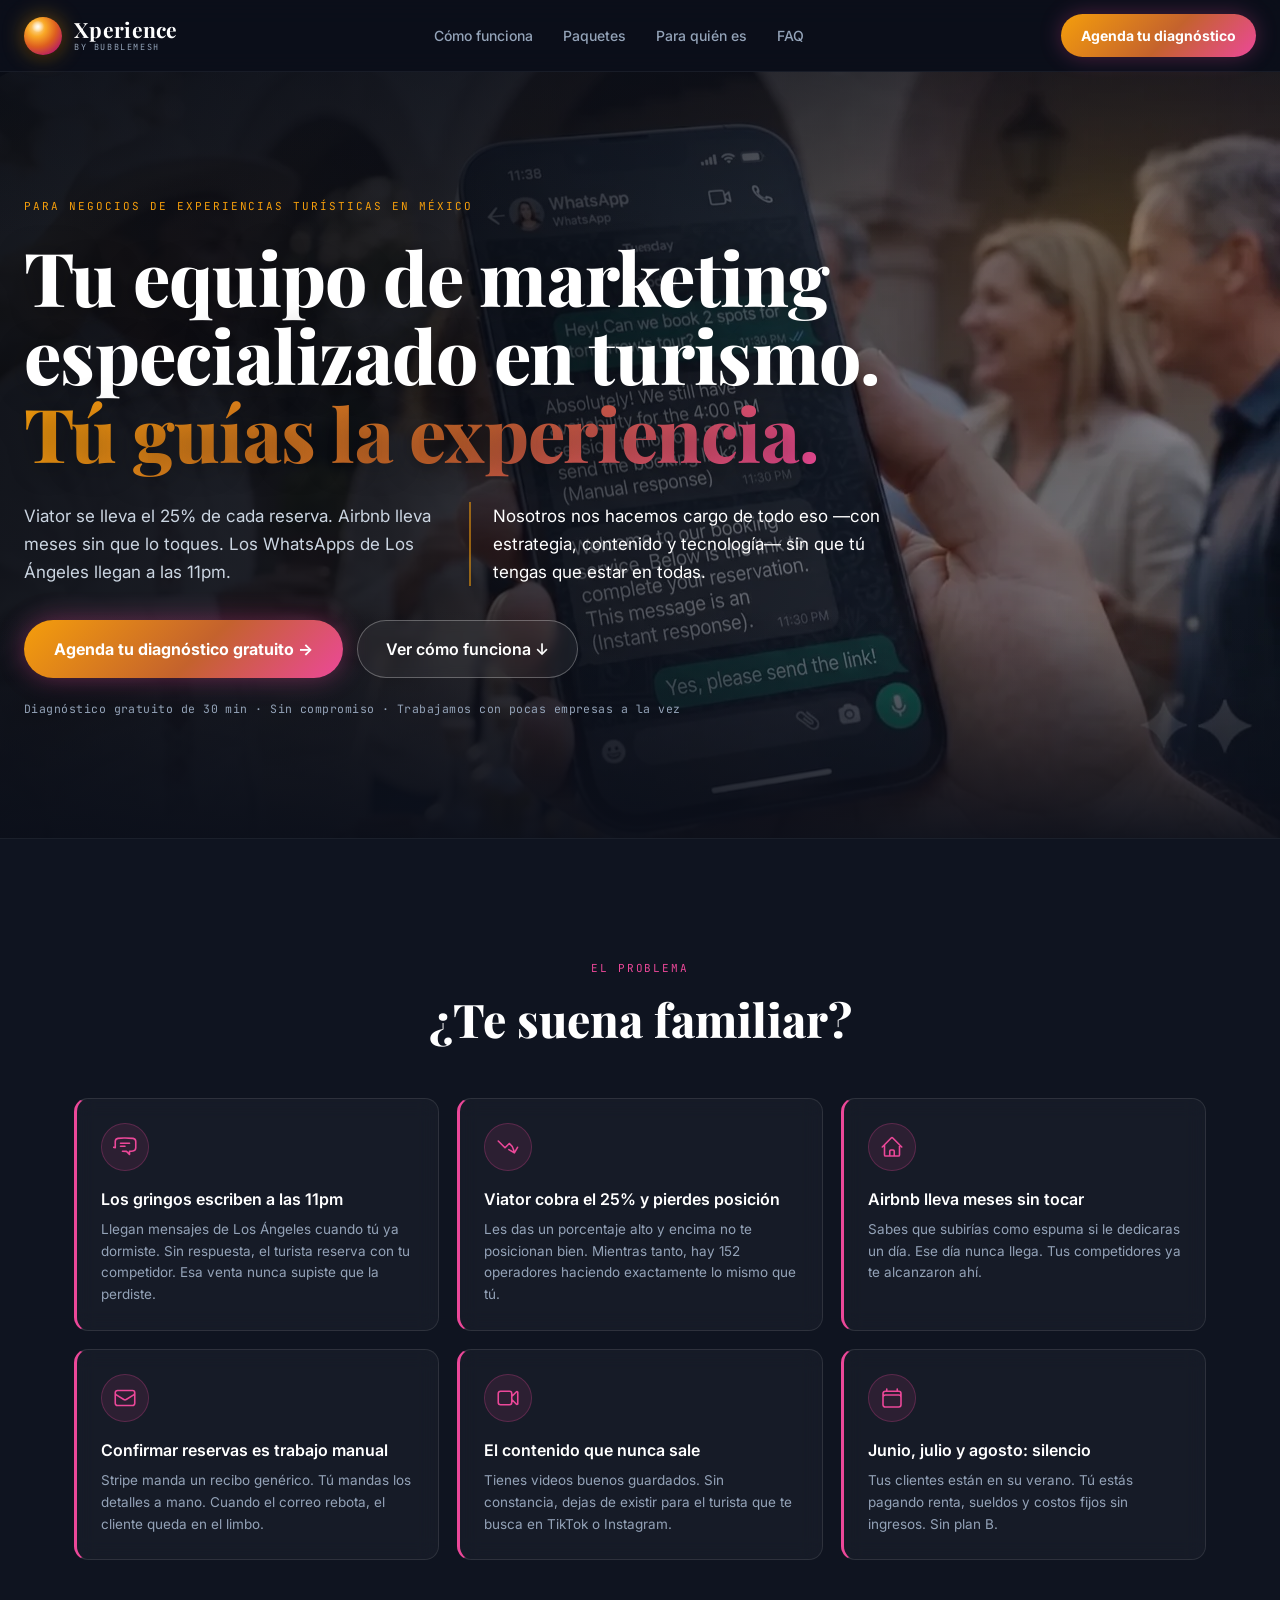
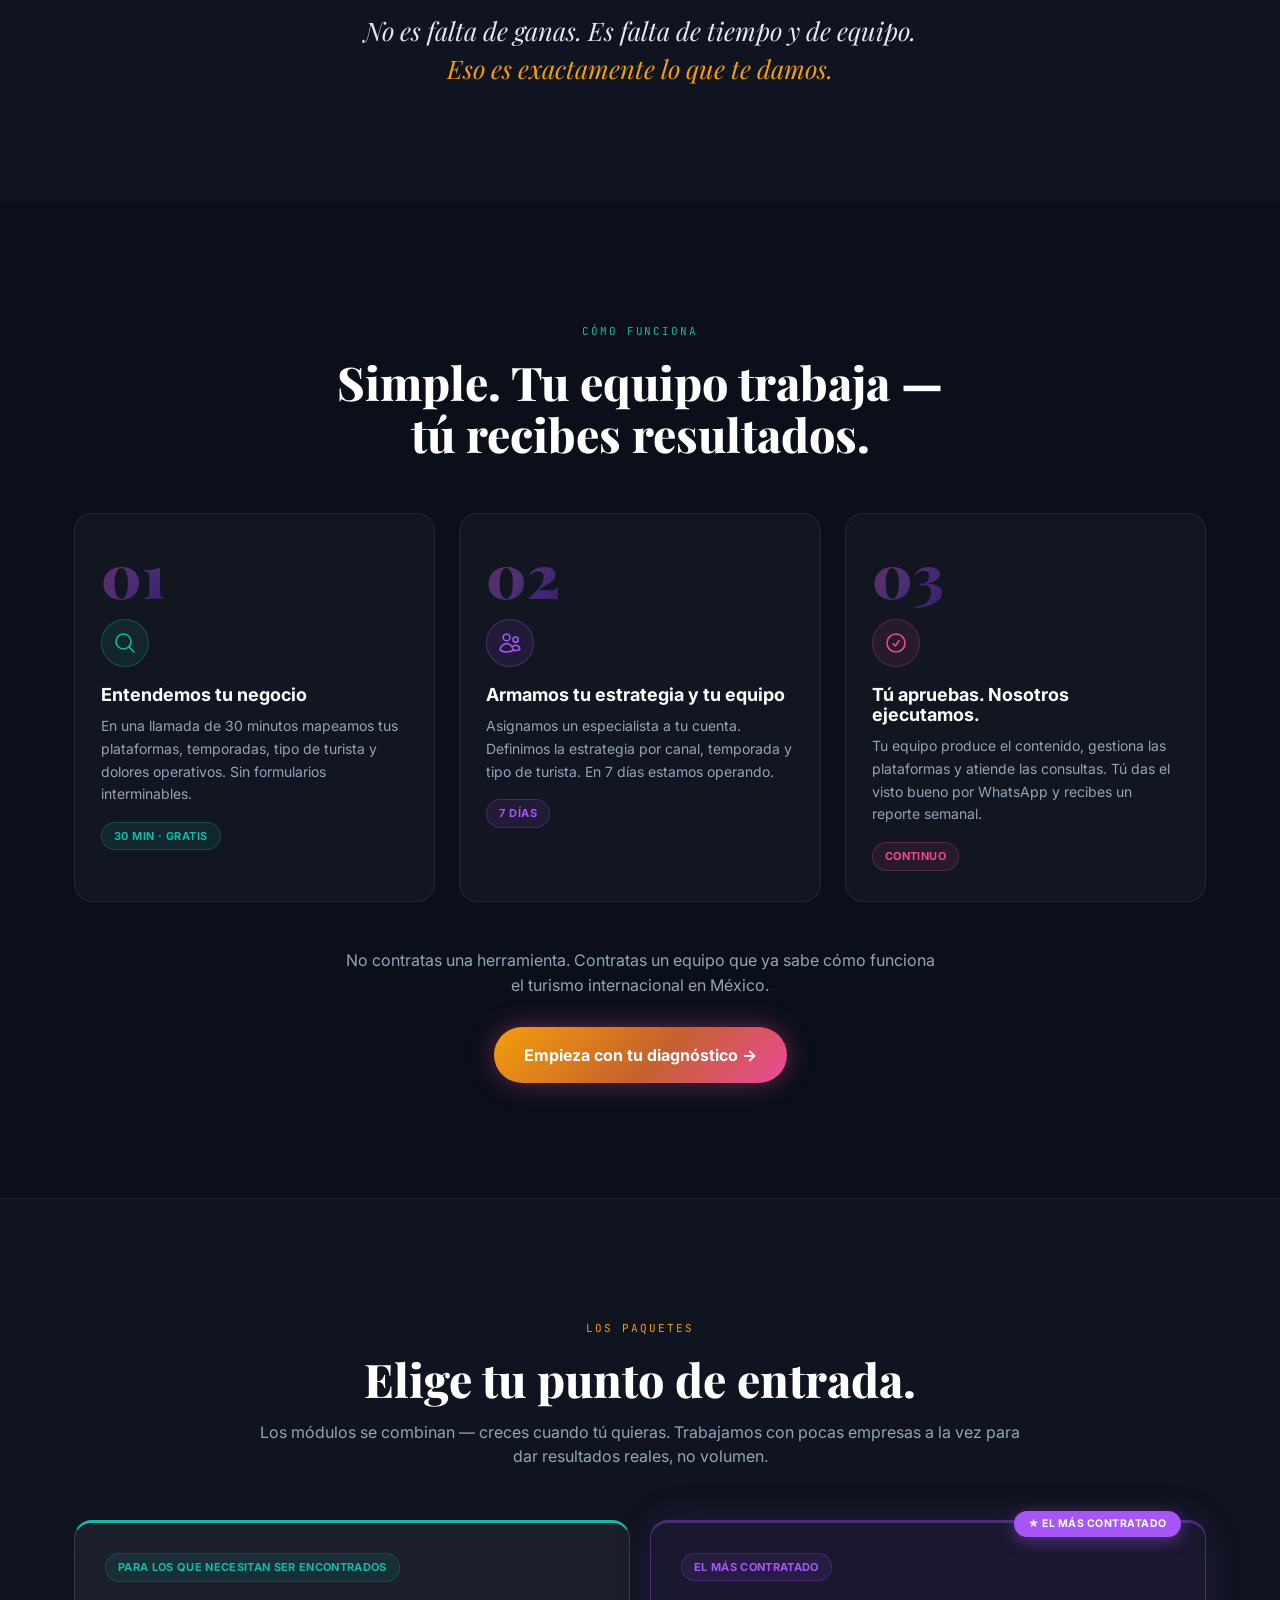
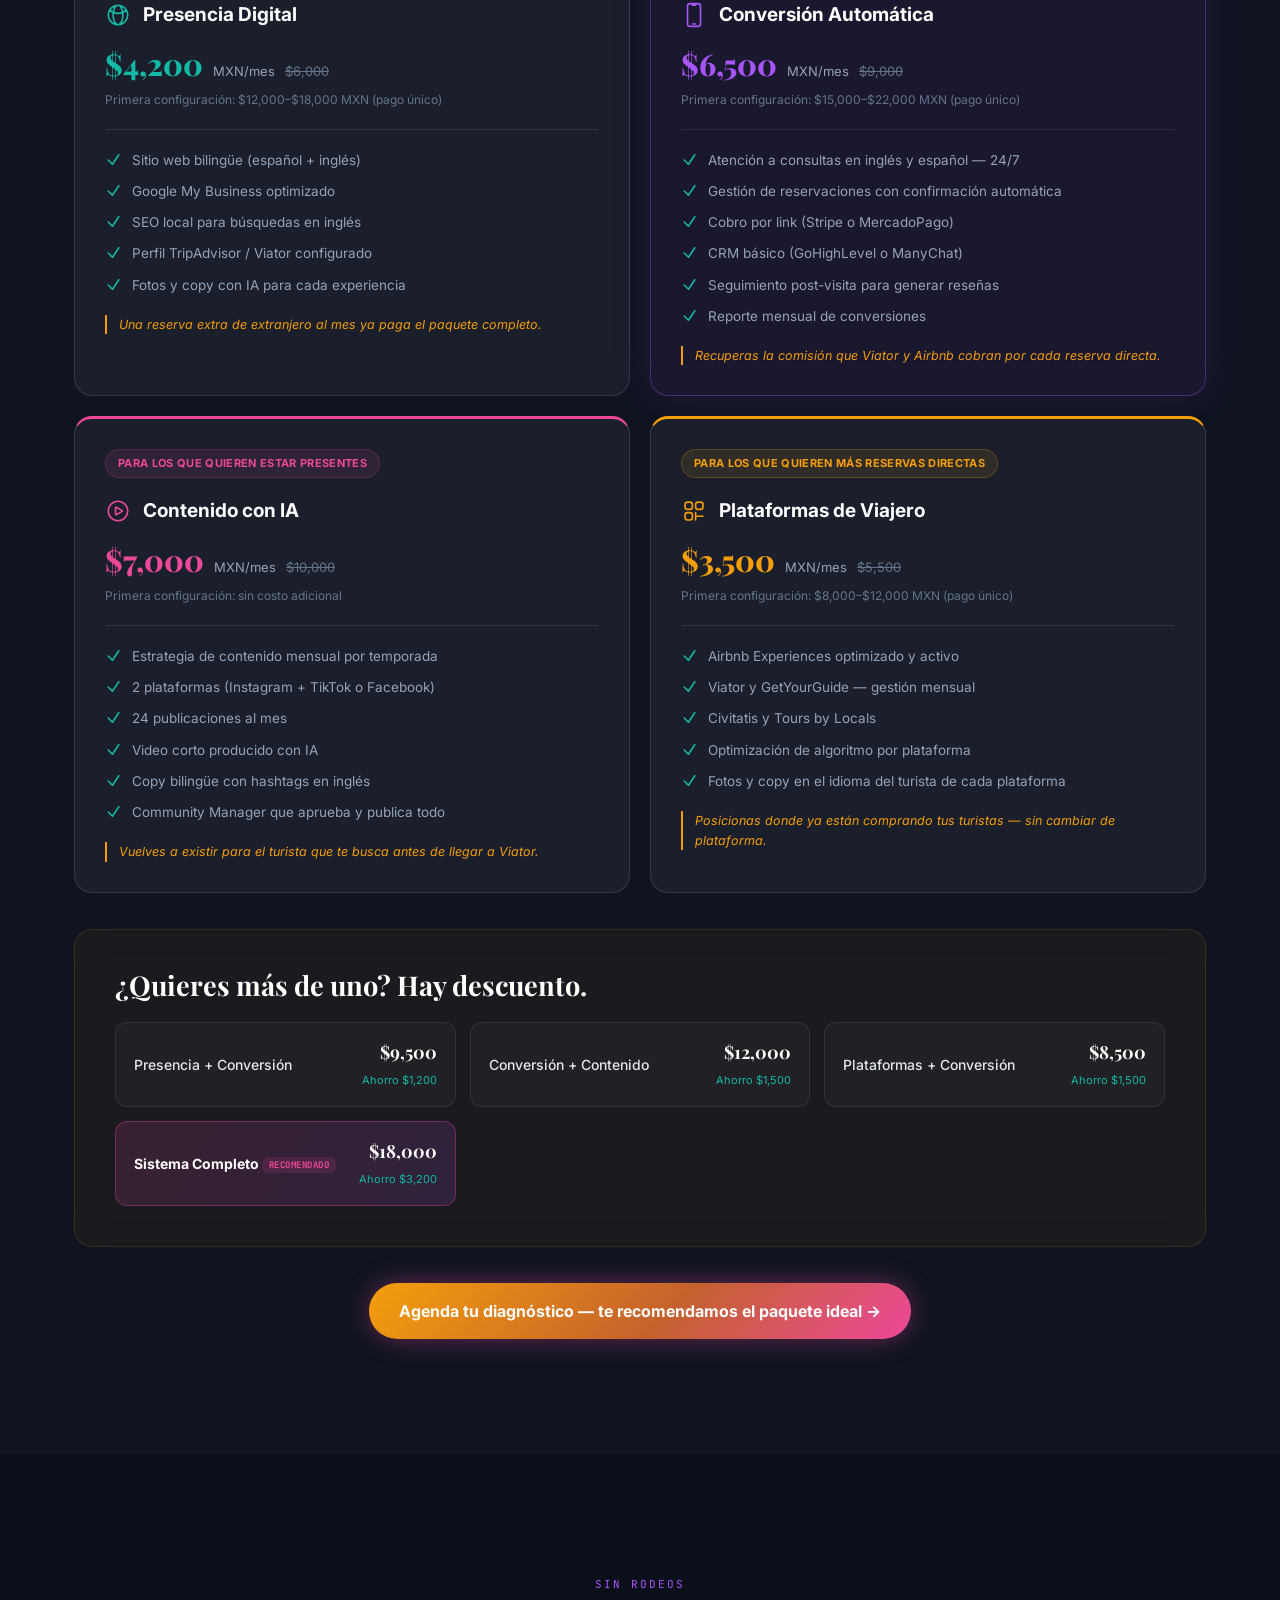
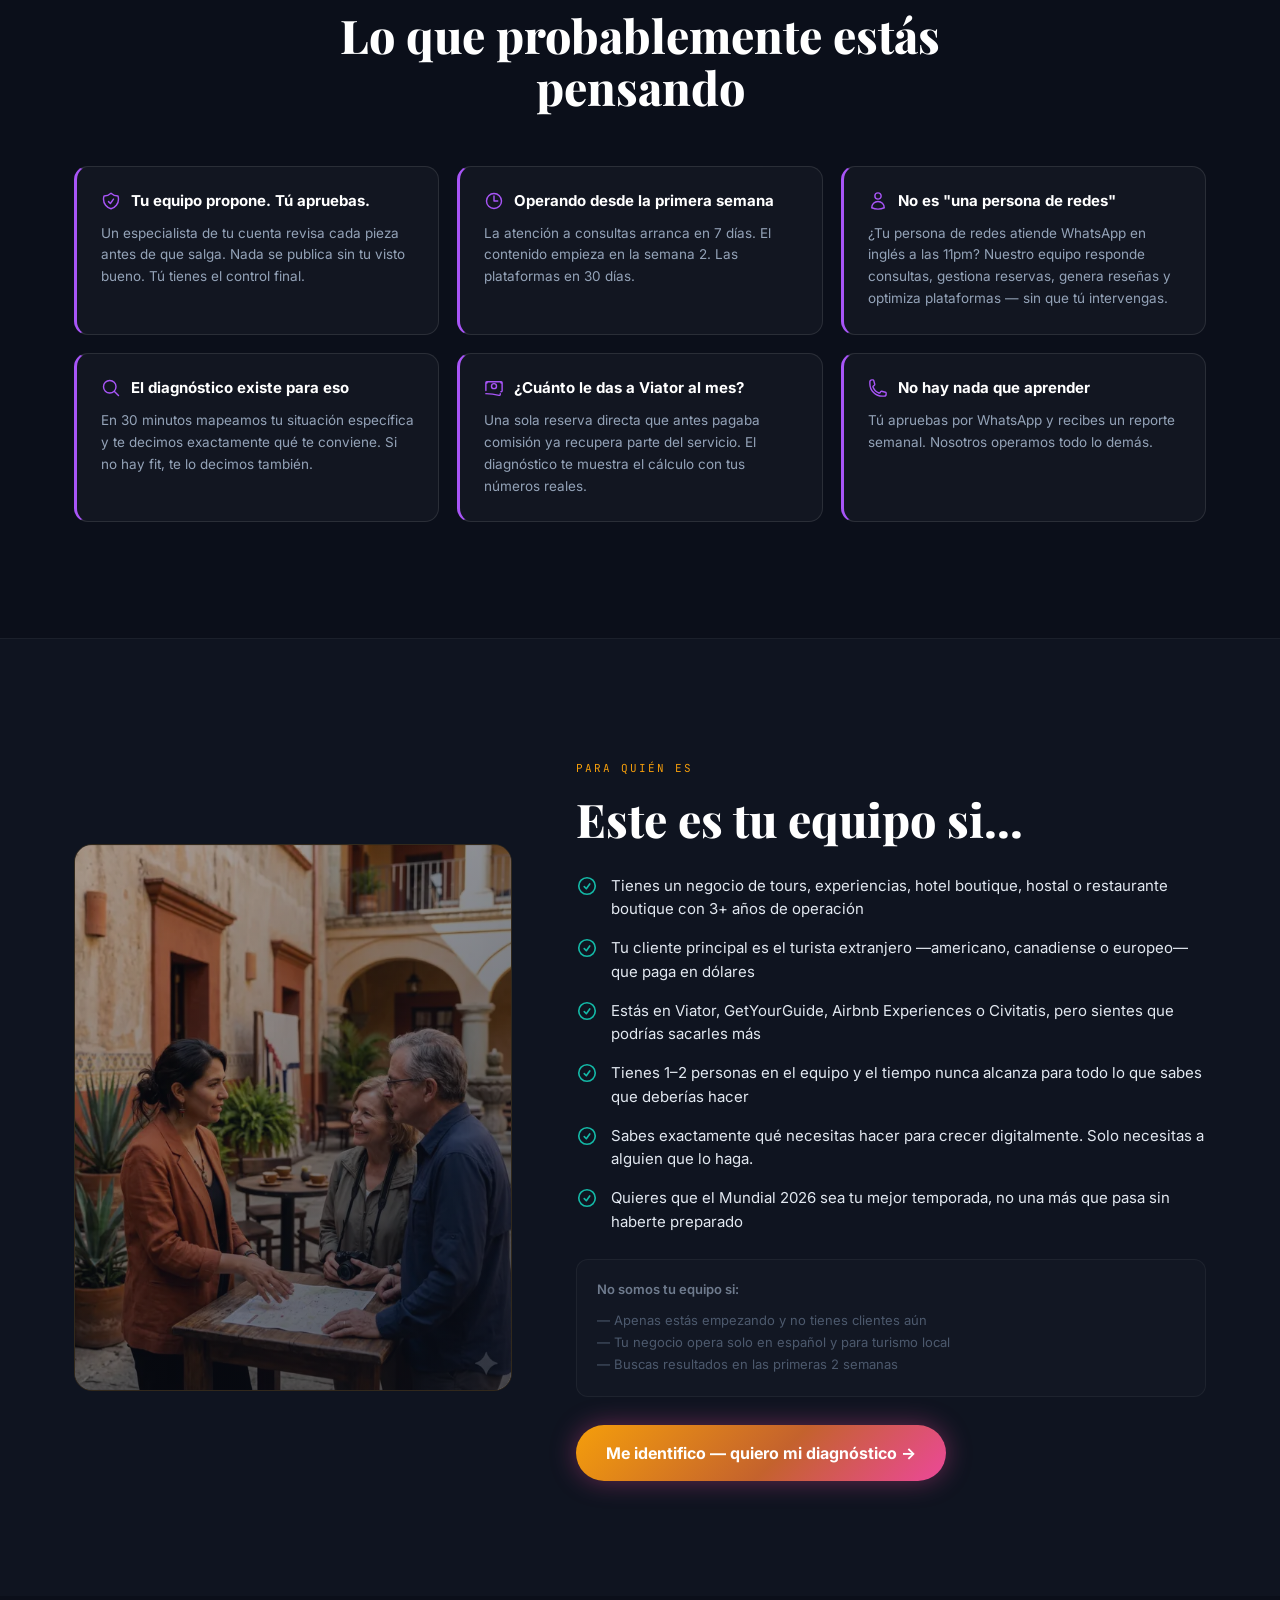
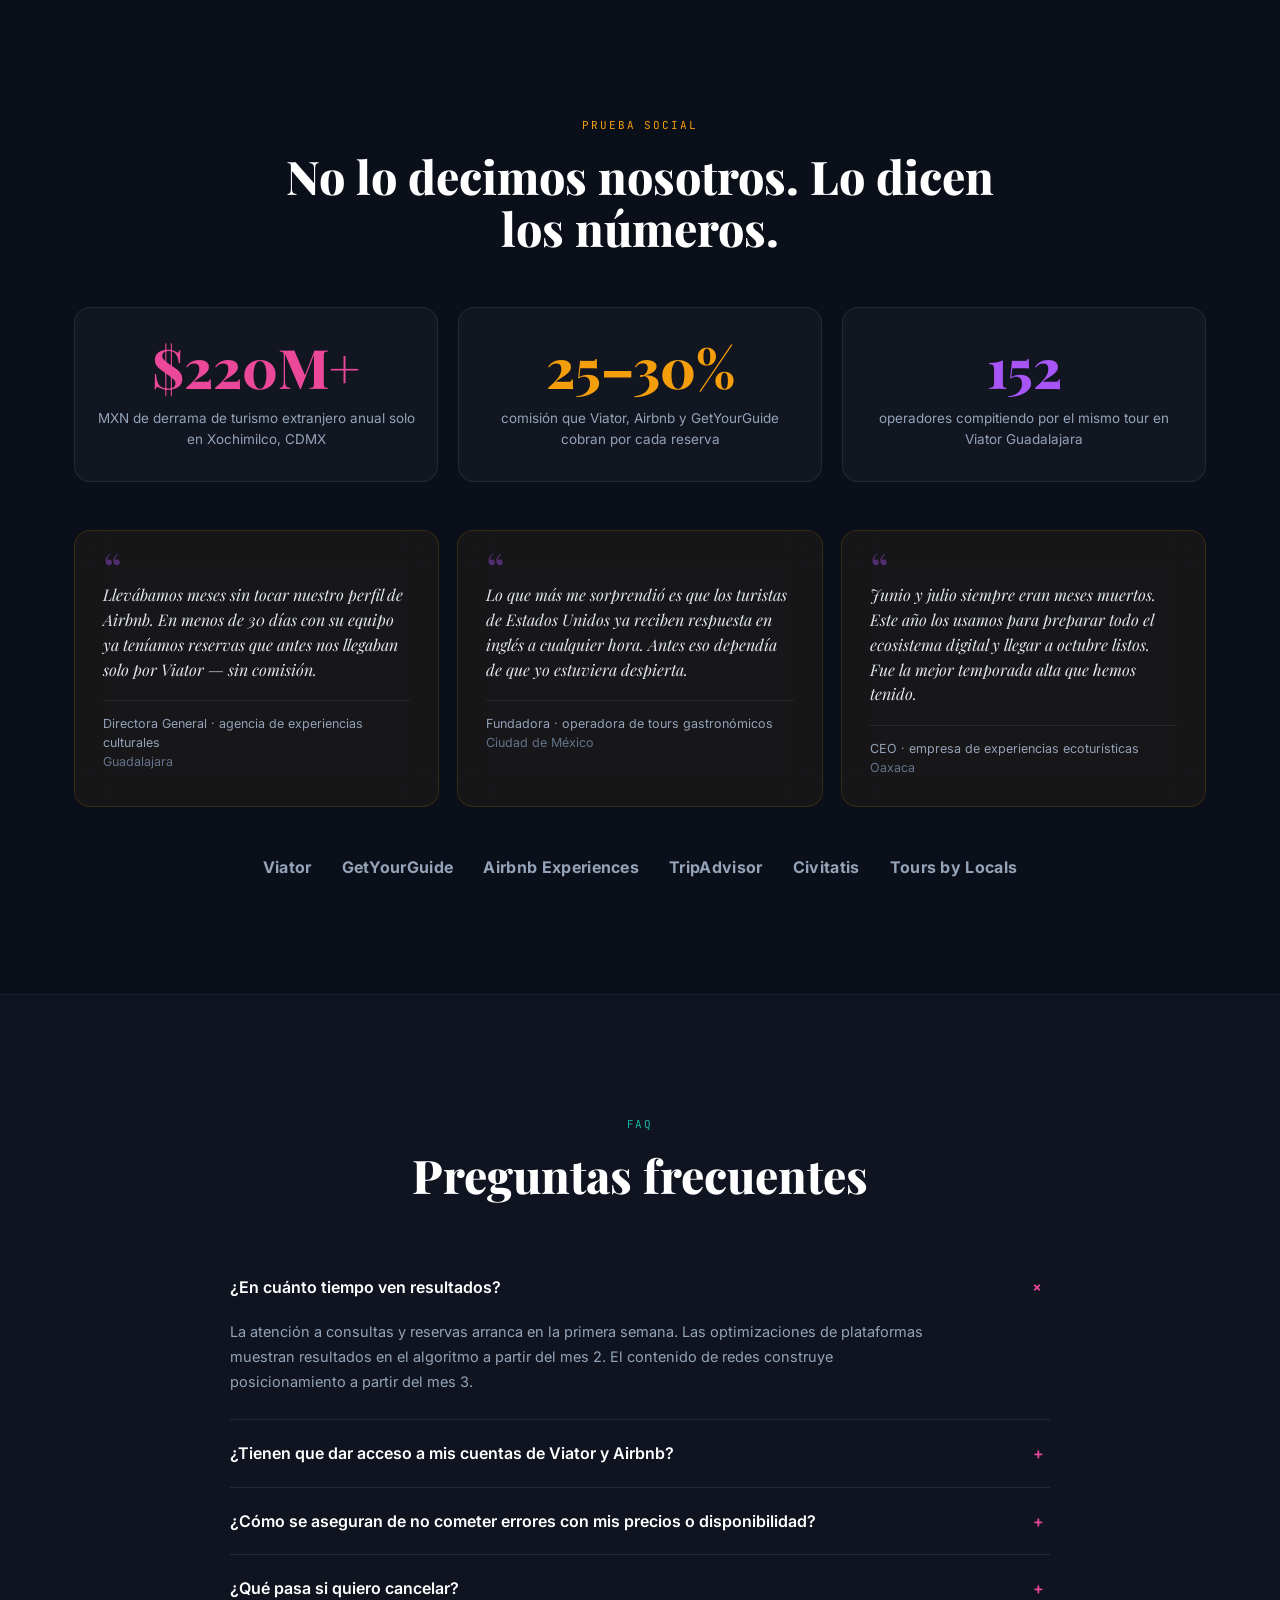
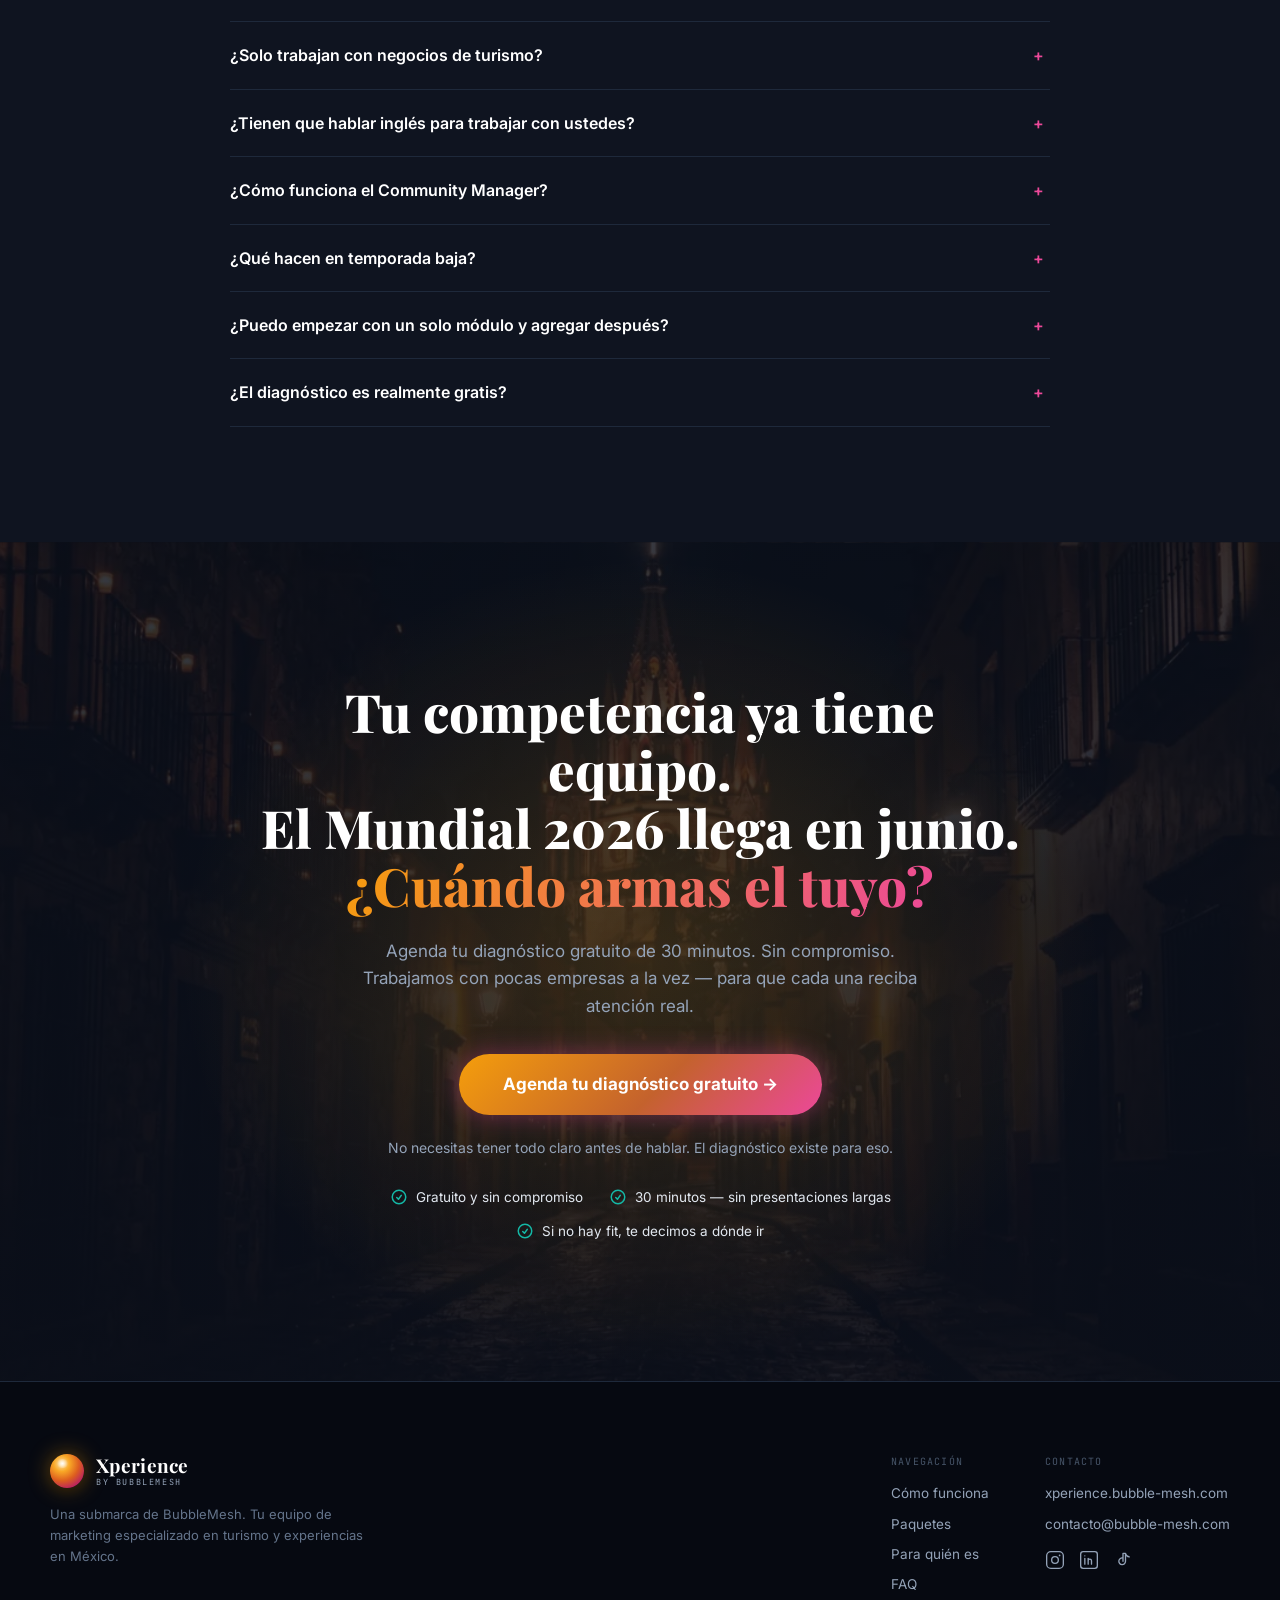
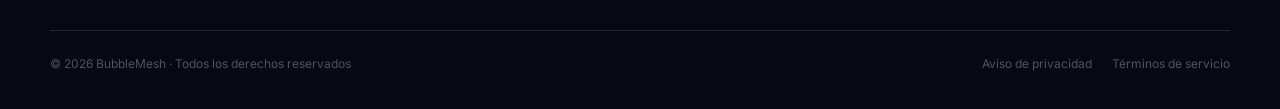
==== index.html @ 7a12e67b "Landing BubbleMesh Xperience — sitio estático listo para producción - 10 secciones (metodología Merc" ====
<!DOCTYPE html>
<html lang="es">
<head>
<meta charset="utf-8">
<meta name="viewport" content="width=device-width, initial-scale=1">
<meta name="theme-color" content="#0B0F1A">

<!-- ===== SEO primario ===== -->
<title>BubbleMesh Xperience — Tu equipo de marketing para experiencias turísticas en México</title>
<meta name="description" content="Equipo de marketing especializado en turismo que gestiona tu presencia digital, optimiza Viator, Airbnb y GetYourGuide, y convierte turistas extranjeros — mientras tú guías la experiencia. Diagnóstico gratuito de 30 min.">
<meta name="keywords" content="marketing turismo México, agencia marketing experiencias turísticas, optimizar Viator Airbnb, presencia digital turismo, gestión redes sociales turismo, marketing receptivo México, Mundial 2026 turismo">
<meta name="author" content="BubbleMesh">
<meta name="robots" content="index, follow, max-image-preview:large">
<link rel="canonical" href="https://xperience.bubble-mesh.com/">

<!-- ===== Open Graph ===== -->
<meta property="og:type" content="website">
<meta property="og:site_name" content="BubbleMesh Xperience">
<meta property="og:title" content="BubbleMesh Xperience — Tu equipo de marketing en turismo">
<meta property="og:description" content="Gestionamos tu presencia digital, tus plataformas y tu conversión. Tú guías la experiencia. Diagnóstico gratuito de 30 minutos.">
<meta property="og:url" content="https://xperience.bubble-mesh.com/">
<meta property="og:locale" content="es_MX">
<meta property="og:image" content="https://xperience.bubble-mesh.com/assets/img/og-image.jpg">
<meta property="og:image:width" content="1200">
<meta property="og:image:height" content="630">
<meta property="og:image:alt" content="Turistas extranjeros disfrutando una experiencia en México">

<!-- ===== Twitter ===== -->
<meta name="twitter:card" content="summary_large_image">
<meta name="twitter:title" content="BubbleMesh Xperience — Tu equipo de marketing en turismo">
<meta name="twitter:description" content="Gestionamos tu presencia digital, tus plataformas y tu conversión. Tú guías la experiencia.">
<meta name="twitter:image" content="https://xperience.bubble-mesh.com/assets/img/og-image.jpg">

<!-- ===== Iconos ===== -->
<link rel="icon" href="favicon.svg" type="image/svg+xml">
<link rel="icon" href="favicon-32.png" sizes="32x32" type="image/png">
<link rel="apple-touch-icon" href="assets/logo/apple-touch-icon.png">
<link rel="manifest" href="site.webmanifest">

<!-- ===== Fuentes ===== -->
<link rel="preconnect" href="https://fonts.googleapis.com">
<link rel="preconnect" href="https://fonts.gstatic.com" crossorigin>
<link href="https://fonts.googleapis.com/css2?family=Playfair+Display:ital,wght@0,700;0,800;0,900;1,700&family=Inter:wght@400;500;600;700;800&family=JetBrains+Mono:wght@400;500&display=swap" rel="stylesheet">

<link rel="stylesheet" href="css/styles.css">

<!-- ===== Datos estructurados (JSON-LD) ===== -->
<script type="application/ld+json">
{
  "@context": "https://schema.org",
  "@type": "ProfessionalService",
  "name": "BubbleMesh Xperience",
  "description": "Equipo de marketing especializado en turismo, experiencias y entretenimiento en México. Gestión de presencia digital, plataformas de viajero (Viator, Airbnb, GetYourGuide) y conversión.",
  "url": "https://xperience.bubble-mesh.com/",
  "logo": "https://xperience.bubble-mesh.com/assets/logo/logo-xperience.png",
  "image": "https://xperience.bubble-mesh.com/assets/img/og-image.jpg",
  "email": "contacto@bubble-mesh.com",
  "parentOrganization": { "@type": "Organization", "name": "BubbleMesh" },
  "areaServed": { "@type": "Country", "name": "México" },
  "knowsLanguage": ["es", "en"],
  "serviceType": "Marketing digital para turismo y experiencias",
  "offers": [
    { "@type": "Offer", "name": "Presencia Digital", "price": "4200", "priceCurrency": "MXN" },
    { "@type": "Offer", "name": "Conversión Automática", "price": "6500", "priceCurrency": "MXN" },
    { "@type": "Offer", "name": "Contenido con IA", "price": "7000", "priceCurrency": "MXN" },
    { "@type": "Offer", "name": "Plataformas de Viajero", "price": "3500", "priceCurrency": "MXN" }
  ]
}
</script>
<script type="application/ld+json">
{
  "@context": "https://schema.org",
  "@type": "FAQPage",
  "mainEntity": [
    {"@type":"Question","name":"¿En cuánto tiempo ven resultados?","acceptedAnswer":{"@type":"Answer","text":"La atención a consultas y reservas arranca en la primera semana. Las optimizaciones de plataformas muestran resultados en el algoritmo a partir del mes 2. El contenido de redes construye posicionamiento a partir del mes 3."}},
    {"@type":"Question","name":"¿Tienen que dar acceso a mis cuentas de Viator y Airbnb?","acceptedAnswer":{"@type":"Answer","text":"Sí. Necesitamos acceso editor a las plataformas donde operamos. Nunca compartimos credenciales con terceros y firmamos un acuerdo de confidencialidad antes de empezar."}},
    {"@type":"Question","name":"¿Cómo se aseguran de no cometer errores con mis precios o disponibilidad?","acceptedAnswer":{"@type":"Answer","text":"Tu especialista de cuenta trabaja con la información que tú nos das y valida contigo cualquier cambio de precio o disponibilidad antes de publicarlo. Nada cambia sin tu aprobación."}},
    {"@type":"Question","name":"¿Qué pasa si quiero cancelar?","acceptedAnswer":{"@type":"Answer","text":"El piloto tiene contrato mínimo de 3 meses. Después, puedes pausar o cancelar con 30 días de aviso. La primera configuración no es reembolsable."}},
    {"@type":"Question","name":"¿Solo trabajan con negocios de turismo?","acceptedAnswer":{"@type":"Answer","text":"BubbleMesh Xperience está especializado en turismo, experiencias y entretenimiento. Para otros sectores existe BubbleMesh (la plataforma madre)."}},
    {"@type":"Question","name":"¿Tienen que hablar inglés para trabajar con ustedes?","acceptedAnswer":{"@type":"Answer","text":"No. Tú operas todo en español. Nuestro equipo se comunica con tus turistas en inglés — o en el idioma que llegue."}},
    {"@type":"Question","name":"¿Cómo funciona el Community Manager?","acceptedAnswer":{"@type":"Answer","text":"Cada cuenta tiene un CM asignado que produce y revisa el contenido antes de publicar, atiende las consultas que requieren criterio humano, y manda un reporte semanal por WhatsApp."}},
    {"@type":"Question","name":"¿Qué hacen en temporada baja?","acceptedAnswer":{"@type":"Answer","text":"La temporada baja es cuando más se construye. En jun–ago optimizamos plataformas, producimos banco de contenido para el pico de octubre, y si quieres te ayudamos a diseñar y vender tu estrategia de experiencias corporativas."}},
    {"@type":"Question","name":"¿Puedo empezar con un solo módulo y agregar después?","acceptedAnswer":{"@type":"Answer","text":"Sí. Los módulos son independientes y combinables. La mayoría de clientes empieza con Conversión y agrega Contenido al mes 2 cuando ven resultados."}},
    {"@type":"Question","name":"¿El diagnóstico es realmente gratis?","acceptedAnswer":{"@type":"Answer","text":"Sí. 30 minutos de llamada donde mapeamos tu situación. Si hay fit, te presentamos una propuesta. Si no hay fit, te decimos a qué herramienta o equipo acudir. Sin presión."}}
  ]
}
</script>
</head>
<body>

<a href="#como-funciona" class="skip-link" style="position:absolute;left:-9999px;">Saltar al contenido</a>

<!-- ░░░░░ NAV ░░░░░ -->
<nav class="nav" aria-label="Navegación principal">
  <div class="nav__inner">
    <a href="#top" class="brand" aria-label="BubbleMesh Xperience — inicio">
      <span class="bubble" aria-hidden="true"></span>
      <span class="brand__text">
        <span class="brand__name">Xperience</span>
        <span class="brand__by">by BubbleMesh</span>
      </span>
    </a>
    <div class="nav__links">
      <a href="#como-funciona">Cómo funciona</a>
      <a href="#paquetes">Paquetes</a>
      <a href="#para-quien">Para quién es</a>
      <a href="#faq">FAQ</a>
    </div>
    <a href="https://calendly.com/eliasoscarfca/diagnostico-xperience" target="_blank" rel="noopener" class="nav-cta" data-cta="nav">Agenda tu diagnóstico</a>
    <button class="nav__toggle" id="navToggle" aria-label="Abrir menú" aria-expanded="false" aria-controls="navDrawer">
      <svg width="24" height="24" viewBox="0 0 24 24" fill="none" stroke-width="2" stroke-linecap="round"><path d="M4 7h16M4 12h16M4 17h16"/></svg>
    </button>
  </div>
</nav>

<!-- Drawer móvil -->
<div class="nav__backdrop" id="navBackdrop"></div>
<aside class="nav__drawer-panel" id="navDrawer" aria-label="Menú móvil">
  <button class="nav__drawer-close" id="navClose" aria-label="Cerrar menú">
    <svg width="26" height="26" viewBox="0 0 24 24" fill="none" stroke="currentColor" stroke-width="2" stroke-linecap="round"><path d="M6 6l12 12M18 6L6 18"/></svg>
  </button>
  <a href="#como-funciona">Cómo funciona</a>
  <a href="#paquetes">Paquetes</a>
  <a href="#para-quien">Para quién es</a>
  <a href="#faq">FAQ</a>
  <a href="https://calendly.com/eliasoscarfca/diagnostico-xperience" target="_blank" rel="noopener" class="nav-cta" data-cta="drawer">Agenda tu diagnóstico</a>
</aside>

<!-- ░░░░░ HERO ░░░░░ -->
<header id="top" class="hero">
  <div class="hero__bgfallback" style="background-image:url('assets/img/hero-1280.webp');"></div>
  <video class="hero__video" autoplay muted loop playsinline aria-hidden="true" poster="assets/img/hero-1280.webp">
    <source src="assets/video/hero.mp4" type="video/mp4">
  </video>
  <div class="hero__glow" aria-hidden="true"></div>
  <div class="hero__overlay" aria-hidden="true"></div>
  <div class="hero__overlay2" aria-hidden="true"></div>
  <div class="hero__content">
    <div class="hero__inner">
      <span class="kicker">Para negocios de experiencias turísticas en México</span>
      <h1>Tu equipo de marketing especializado en turismo. <span class="grad-text">Tú guías la experiencia.</span></h1>
      <div class="hero__sub">
        <p>Viator se lleva el 25% de cada reserva. Airbnb lleva meses sin que lo toques. Los WhatsApps de Los Ángeles llegan a las 11pm.</p>
        <p class="accent">Nosotros nos hacemos cargo de todo eso —con estrategia, contenido y tecnología— sin que tú tengas que estar en todas.</p>
      </div>
      <div class="hero__actions">
        <a href="https://calendly.com/eliasoscarfca/diagnostico-xperience" target="_blank" rel="noopener" class="btn btn--primary" data-cta="hero">Agenda tu diagnóstico gratuito&nbsp;→</a>
        <a href="#como-funciona" class="btn btn--ghost">Ver cómo funciona&nbsp;↓</a>
      </div>
      <p class="hero__trust">Diagnóstico gratuito de 30 min · Sin compromiso · Trabajamos con pocas empresas a la vez</p>
    </div>
  </div>
</header>

<!-- ░░░░░ S2 · PROBLEMA ░░░░░ -->
<section class="section section--warm">
  <div class="container">
    <div class="section-head reveal">
      <span class="kicker" style="color:var(--magenta)">El problema</span>
      <h2>¿Te suena familiar?</h2>
    </div>
    <div class="grid-auto">
      <article class="pain-card reveal">
        <span class="icon-circle" aria-hidden="true"><svg width="24" height="24" viewBox="0 0 24 24" fill="none" stroke="#EC4899" stroke-width="1.6" stroke-linecap="round" stroke-linejoin="round"><path d="M7.5 8.25h9m-9 3H12m-9.75 1.5a8.967 8.967 0 0 1-2.312-.523M2.25 12.76V6.6c0-1.62 1.15-3.02 2.76-3.24A48.4 48.4 0 0 1 12 3c2.65 0 5.25.18 7.99.36 1.61.22 2.76 1.63 2.76 3.24v6.16c0 1.62-1.15 3.02-2.76 3.24a49 49 0 0 1-3.49.32v3.09l-3-3c-1.35 0-2.69-.05-4.02-.16"/></svg></span>
        <h3>Los gringos escriben a las 11pm</h3>
        <p>Llegan mensajes de Los Ángeles cuando tú ya dormiste. Sin respuesta, el turista reserva con tu competidor. Esa venta nunca supiste que la perdiste.</p>
      </article>
      <article class="pain-card reveal">
        <span class="icon-circle" aria-hidden="true"><svg width="24" height="24" viewBox="0 0 24 24" fill="none" stroke="#EC4899" stroke-width="1.6" stroke-linecap="round" stroke-linejoin="round"><path d="M2.25 6 9 12.75l4.286-4.286a11.95 11.95 0 0 1 4.306 6.43l.776 2.898m0 0 3.182-5.511m-3.182 5.51-5.511-3.181"/></svg></span>
        <h3>Viator cobra el 25% y pierdes posición</h3>
        <p>Les das un porcentaje alto y encima no te posicionan bien. Mientras tanto, hay 152 operadores haciendo exactamente lo mismo que tú.</p>
      </article>
      <article class="pain-card reveal">
        <span class="icon-circle" aria-hidden="true"><svg width="24" height="24" viewBox="0 0 24 24" fill="none" stroke="#EC4899" stroke-width="1.6" stroke-linecap="round" stroke-linejoin="round"><path d="m2.25 12 8.954-8.955c.44-.439 1.152-.439 1.591 0L21.75 12M4.5 9.75v10.125c0 .621.504 1.125 1.125 1.125H9.75v-4.875c0-.621.504-1.125 1.125-1.125h2.25c.621 0 1.125.504 1.125 1.125V21h4.125c.621 0 1.125-.504 1.125-1.125V9.75M8.25 21h8.25"/></svg></span>
        <h3>Airbnb lleva meses sin tocar</h3>
        <p>Sabes que subirías como espuma si le dedicaras un día. Ese día nunca llega. Tus competidores ya te alcanzaron ahí.</p>
      </article>
      <article class="pain-card reveal">
        <span class="icon-circle" aria-hidden="true"><svg width="24" height="24" viewBox="0 0 24 24" fill="none" stroke="#EC4899" stroke-width="1.6" stroke-linecap="round" stroke-linejoin="round"><path d="M21.75 6.75v10.5a2.25 2.25 0 0 1-2.25 2.25h-15a2.25 2.25 0 0 1-2.25-2.25V6.75m19.5 0A2.25 2.25 0 0 0 19.5 4.5h-15a2.25 2.25 0 0 0-2.25 2.25m19.5 0v.243a2.25 2.25 0 0 1-1.07 1.916l-7.5 4.615a2.25 2.25 0 0 1-2.36 0L3.32 8.91a2.25 2.25 0 0 1-1.07-1.916V6.75"/></svg></span>
        <h3>Confirmar reservas es trabajo manual</h3>
        <p>Stripe manda un recibo genérico. Tú mandas los detalles a mano. Cuando el correo rebota, el cliente queda en el limbo.</p>
      </article>
      <article class="pain-card reveal">
        <span class="icon-circle" aria-hidden="true"><svg width="24" height="24" viewBox="0 0 24 24" fill="none" stroke="#EC4899" stroke-width="1.6" stroke-linecap="round" stroke-linejoin="round"><path d="m15.75 10.5 4.72-4.72a.75.75 0 0 1 1.28.53v11.38a.75.75 0 0 1-1.28.53l-4.72-4.72M4.5 18.75h9a2.25 2.25 0 0 0 2.25-2.25v-9a2.25 2.25 0 0 0-2.25-2.25h-9A2.25 2.25 0 0 0 2.25 7.5v9a2.25 2.25 0 0 0 2.25 2.25Z"/></svg></span>
        <h3>El contenido que nunca sale</h3>
        <p>Tienes videos buenos guardados. Sin constancia, dejas de existir para el turista que te busca en TikTok o Instagram.</p>
      </article>
      <article class="pain-card reveal">
        <span class="icon-circle" aria-hidden="true"><svg width="24" height="24" viewBox="0 0 24 24" fill="none" stroke="#EC4899" stroke-width="1.6" stroke-linecap="round" stroke-linejoin="round"><path d="M6.75 3v2.25M17.25 3v2.25M3 18.75V7.5a2.25 2.25 0 0 1 2.25-2.25h13.5A2.25 2.25 0 0 1 21 7.5v11.25m-18 0A2.25 2.25 0 0 0 5.25 21h13.5A2.25 2.25 0 0 0 21 18.75m-18 0v-7.5A2.25 2.25 0 0 1 5.25 9h13.5A2.25 2.25 0 0 1 21 11.25v7.5"/></svg></span>
        <h3>Junio, julio y agosto: silencio</h3>
        <p>Tus clientes están en su verano. Tú estás pagando renta, sueldos y costos fijos sin ingresos. Sin plan B.</p>
      </article>
    </div>
    <p class="transition-line reveal">No es falta de ganas. Es falta de tiempo y de equipo.<br><span>Eso es exactamente lo que te damos.</span></p>
  </div>
</section>

<!-- ░░░░░ S3 · CÓMO FUNCIONA ░░░░░ -->
<section id="como-funciona" class="section section--base">
  <div class="container">
    <div class="section-head reveal">
      <span class="kicker" style="color:var(--teal)">Cómo funciona</span>
      <h2>Simple. Tu equipo trabaja —<br>tú recibes resultados.</h2>
    </div>
    <div class="steps">
      <article class="step reveal">
        <span class="step__num">01</span>
        <span class="icon-circle teal" aria-hidden="true"><svg width="24" height="24" viewBox="0 0 24 24" fill="none" stroke="#14B8A6" stroke-width="1.6" stroke-linecap="round" stroke-linejoin="round"><path d="m21 21-5.197-5.197m0 0A7.5 7.5 0 1 0 5.196 5.196a7.5 7.5 0 0 0 10.607 10.607Z"/></svg></span>
        <h3>Entendemos tu negocio</h3>
        <p>En una llamada de 30 minutos mapeamos tus plataformas, temporadas, tipo de turista y dolores operativos. Sin formularios interminables.</p>
        <span class="badge teal">30 MIN · GRATIS</span>
      </article>
      <article class="step reveal">
        <span class="step__num">02</span>
        <span class="icon-circle violet" aria-hidden="true"><svg width="24" height="24" viewBox="0 0 24 24" fill="none" stroke="#A855F7" stroke-width="1.6" stroke-linecap="round" stroke-linejoin="round"><path d="M15 19.128a9.38 9.38 0 0 0 2.625.372 9.337 9.337 0 0 0 4.121-.952 4.125 4.125 0 0 0-7.533-2.493M15 19.128v-.003c0-1.113-.285-2.16-.786-3.07M15 19.128v.106A12.318 12.318 0 0 1 8.624 21c-2.331 0-4.512-.645-6.374-1.766l-.001-.109a6.375 6.375 0 0 1 11.964-3.07M12 6.375a3.375 3.375 0 1 1-6.75 0 3.375 3.375 0 0 1 6.75 0Zm8.25 2.25a2.625 2.625 0 1 1-5.25 0 2.625 2.625 0 0 1 5.25 0Z"/></svg></span>
        <h3>Armamos tu estrategia y tu equipo</h3>
        <p>Asignamos un especialista a tu cuenta. Definimos la estrategia por canal, temporada y tipo de turista. En 7 días estamos operando.</p>
        <span class="badge violet">7 DÍAS</span>
      </article>
      <article class="step reveal">
        <span class="step__num">03</span>
        <span class="icon-circle" aria-hidden="true"><svg width="24" height="24" viewBox="0 0 24 24" fill="none" stroke="#EC4899" stroke-width="1.6" stroke-linecap="round" stroke-linejoin="round"><path d="M9 12.75 11.25 15 15 9.75M21 12a9 9 0 1 1-18 0 9 9 0 0 1 18 0Z"/></svg></span>
        <h3>Tú apruebas. Nosotros ejecutamos.</h3>
        <p>Tu equipo produce el contenido, gestiona las plataformas y atiende las consultas. Tú das el visto bueno por WhatsApp y recibes un reporte semanal.</p>
        <span class="badge magenta">CONTINUO</span>
      </article>
    </div>
    <p class="lead-center reveal">No contratas una herramienta. Contratas un equipo que ya sabe cómo funciona el turismo internacional en México.</p>
    <div class="cta-center reveal" style="margin-top:0">
      <a href="https://calendly.com/eliasoscarfca/diagnostico-xperience" target="_blank" rel="noopener" class="btn btn--primary" data-cta="como-funciona">Empieza con tu diagnóstico&nbsp;→</a>
    </div>
  </div>
</section>

<!-- ░░░░░ S4 · PAQUETES ░░░░░ -->
<section id="paquetes" class="section section--warm">
  <div class="container">
    <div class="section-head reveal" style="max-width:780px">
      <span class="kicker" style="color:var(--amber)">Los paquetes</span>
      <h2>Elige tu punto de entrada.</h2>
      <p>Los módulos se combinan — creces cuando tú quieras. Trabajamos con pocas empresas a la vez para dar resultados reales, no volumen.</p>
    </div>
    <div class="pkg-grid">
      <!-- P1 -->
      <article class="pkg accent-teal reveal">
        <span class="pkg__tag">Para los que necesitan ser encontrados</span>
        <div class="pkg__head">
          <svg width="26" height="26" viewBox="0 0 24 24" fill="none" stroke="#14B8A6" stroke-width="1.5" stroke-linecap="round" stroke-linejoin="round" aria-hidden="true"><path d="M12 21a9 9 0 1 0 0-18 9 9 0 0 0 0 18Zm0 0c2.485 0 4.5-4.03 4.5-9S14.485 3 12 3m0 18c-2.485 0-4.5-4.03-4.5-9S9.515 3 12 3m-8.716 9.747A8.96 8.96 0 0 0 3 12c0-1.605.42-3.113 1.157-4.418m15.686 0A11.95 11.95 0 0 1 12 10.5c-2.998 0-5.74-1.1-7.843-2.918"/></svg>
          <h3>Presencia Digital</h3>
        </div>
        <div class="pkg__price"><span class="amount">$4,200</span><span class="per">MXN/mes</span><span class="old">$6,000</span></div>
        <p class="pkg__setup">Primera configuración: $12,000–$18,000 MXN (pago único)</p>
        <div class="pkg__rule"></div>
        <ul class="checklist">
          <li><svg width="17" height="17" viewBox="0 0 24 24" fill="none" stroke="#14B8A6" stroke-width="2.2" stroke-linecap="round" stroke-linejoin="round"><path d="m4.5 12.75 6 6 9-13.5"/></svg><span>Sitio web bilingüe (español + inglés)</span></li>
          <li><svg width="17" height="17" viewBox="0 0 24 24" fill="none" stroke="#14B8A6" stroke-width="2.2" stroke-linecap="round" stroke-linejoin="round"><path d="m4.5 12.75 6 6 9-13.5"/></svg><span>Google My Business optimizado</span></li>
          <li><svg width="17" height="17" viewBox="0 0 24 24" fill="none" stroke="#14B8A6" stroke-width="2.2" stroke-linecap="round" stroke-linejoin="round"><path d="m4.5 12.75 6 6 9-13.5"/></svg><span>SEO local para búsquedas en inglés</span></li>
          <li><svg width="17" height="17" viewBox="0 0 24 24" fill="none" stroke="#14B8A6" stroke-width="2.2" stroke-linecap="round" stroke-linejoin="round"><path d="m4.5 12.75 6 6 9-13.5"/></svg><span>Perfil TripAdvisor / Viator configurado</span></li>
          <li><svg width="17" height="17" viewBox="0 0 24 24" fill="none" stroke="#14B8A6" stroke-width="2.2" stroke-linecap="round" stroke-linejoin="round"><path d="m4.5 12.75 6 6 9-13.5"/></svg><span>Fotos y copy con IA para cada experiencia</span></li>
        </ul>
        <p class="pkg__roi">Una reserva extra de extranjero al mes ya paga el paquete completo.</p>
      </article>
      <!-- P2 -->
      <article class="pkg pkg--featured accent-violet reveal">
        <span class="pkg__ribbon">★ El más contratado</span>
        <span class="pkg__tag">El más contratado</span>
        <div class="pkg__head">
          <svg width="26" height="26" viewBox="0 0 24 24" fill="none" stroke="#A855F7" stroke-width="1.5" stroke-linecap="round" stroke-linejoin="round" aria-hidden="true"><path d="M10.5 1.5H8.25A2.25 2.25 0 0 0 6 3.75v16.5a2.25 2.25 0 0 0 2.25 2.25h7.5A2.25 2.25 0 0 0 18 20.25V3.75a2.25 2.25 0 0 0-2.25-2.25H13.5m-3 0V3h3V1.5m-3 0h3m-3 18.75h3"/></svg>
          <h3>Conversión Automática</h3>
        </div>
        <div class="pkg__price"><span class="amount">$6,500</span><span class="per">MXN/mes</span><span class="old">$9,000</span></div>
        <p class="pkg__setup">Primera configuración: $15,000–$22,000 MXN (pago único)</p>
        <div class="pkg__rule"></div>
        <ul class="checklist">
          <li><svg width="17" height="17" viewBox="0 0 24 24" fill="none" stroke="#14B8A6" stroke-width="2.2" stroke-linecap="round" stroke-linejoin="round"><path d="m4.5 12.75 6 6 9-13.5"/></svg><span>Atención a consultas en inglés y español — 24/7</span></li>
          <li><svg width="17" height="17" viewBox="0 0 24 24" fill="none" stroke="#14B8A6" stroke-width="2.2" stroke-linecap="round" stroke-linejoin="round"><path d="m4.5 12.75 6 6 9-13.5"/></svg><span>Gestión de reservaciones con confirmación automática</span></li>
          <li><svg width="17" height="17" viewBox="0 0 24 24" fill="none" stroke="#14B8A6" stroke-width="2.2" stroke-linecap="round" stroke-linejoin="round"><path d="m4.5 12.75 6 6 9-13.5"/></svg><span>Cobro por link (Stripe o MercadoPago)</span></li>
          <li><svg width="17" height="17" viewBox="0 0 24 24" fill="none" stroke="#14B8A6" stroke-width="2.2" stroke-linecap="round" stroke-linejoin="round"><path d="m4.5 12.75 6 6 9-13.5"/></svg><span>CRM básico (GoHighLevel o ManyChat)</span></li>
          <li><svg width="17" height="17" viewBox="0 0 24 24" fill="none" stroke="#14B8A6" stroke-width="2.2" stroke-linecap="round" stroke-linejoin="round"><path d="m4.5 12.75 6 6 9-13.5"/></svg><span>Seguimiento post-visita para generar reseñas</span></li>
          <li><svg width="17" height="17" viewBox="0 0 24 24" fill="none" stroke="#14B8A6" stroke-width="2.2" stroke-linecap="round" stroke-linejoin="round"><path d="m4.5 12.75 6 6 9-13.5"/></svg><span>Reporte mensual de conversiones</span></li>
        </ul>
        <p class="pkg__roi">Recuperas la comisión que Viator y Airbnb cobran por cada reserva directa.</p>
      </article>
      <!-- P3 -->
      <article class="pkg accent-magenta reveal">
        <span class="pkg__tag">Para los que quieren estar presentes</span>
        <div class="pkg__head">
          <svg width="26" height="26" viewBox="0 0 24 24" fill="none" stroke="#EC4899" stroke-width="1.5" stroke-linecap="round" stroke-linejoin="round" aria-hidden="true"><path d="M21 12a9 9 0 1 1-18 0 9 9 0 0 1 18 0Z"/><path d="M15.91 11.672a.375.375 0 0 1 0 .656l-5.603 3.113a.375.375 0 0 1-.557-.328V8.887c0-.286.307-.466.557-.327l5.603 3.112Z"/></svg>
          <h3>Contenido con IA</h3>
        </div>
        <div class="pkg__price"><span class="amount">$7,000</span><span class="per">MXN/mes</span><span class="old">$10,000</span></div>
        <p class="pkg__setup">Primera configuración: sin costo adicional</p>
        <div class="pkg__rule"></div>
        <ul class="checklist">
          <li><svg width="17" height="17" viewBox="0 0 24 24" fill="none" stroke="#14B8A6" stroke-width="2.2" stroke-linecap="round" stroke-linejoin="round"><path d="m4.5 12.75 6 6 9-13.5"/></svg><span>Estrategia de contenido mensual por temporada</span></li>
          <li><svg width="17" height="17" viewBox="0 0 24 24" fill="none" stroke="#14B8A6" stroke-width="2.2" stroke-linecap="round" stroke-linejoin="round"><path d="m4.5 12.75 6 6 9-13.5"/></svg><span>2 plataformas (Instagram + TikTok o Facebook)</span></li>
          <li><svg width="17" height="17" viewBox="0 0 24 24" fill="none" stroke="#14B8A6" stroke-width="2.2" stroke-linecap="round" stroke-linejoin="round"><path d="m4.5 12.75 6 6 9-13.5"/></svg><span>24 publicaciones al mes</span></li>
          <li><svg width="17" height="17" viewBox="0 0 24 24" fill="none" stroke="#14B8A6" stroke-width="2.2" stroke-linecap="round" stroke-linejoin="round"><path d="m4.5 12.75 6 6 9-13.5"/></svg><span>Video corto producido con IA</span></li>
          <li><svg width="17" height="17" viewBox="0 0 24 24" fill="none" stroke="#14B8A6" stroke-width="2.2" stroke-linecap="round" stroke-linejoin="round"><path d="m4.5 12.75 6 6 9-13.5"/></svg><span>Copy bilingüe con hashtags en inglés</span></li>
          <li><svg width="17" height="17" viewBox="0 0 24 24" fill="none" stroke="#14B8A6" stroke-width="2.2" stroke-linecap="round" stroke-linejoin="round"><path d="m4.5 12.75 6 6 9-13.5"/></svg><span>Community Manager que aprueba y publica todo</span></li>
        </ul>
        <p class="pkg__roi">Vuelves a existir para el turista que te busca antes de llegar a Viator.</p>
      </article>
      <!-- P4 -->
      <article class="pkg accent-amber reveal">
        <span class="pkg__tag">Para los que quieren más reservas directas</span>
        <div class="pkg__head">
          <svg width="26" height="26" viewBox="0 0 24 24" fill="none" stroke="#F59E0B" stroke-width="1.5" stroke-linecap="round" stroke-linejoin="round" aria-hidden="true"><path d="M13.5 16.875h6.75m-6.75 0V13.5m0 3.375v3.375M6 10.5h2.25a2.25 2.25 0 0 0 2.25-2.25V6a2.25 2.25 0 0 0-2.25-2.25H6A2.25 2.25 0 0 0 3.75 6v2.25A2.25 2.25 0 0 0 6 10.5Zm0 9.75h2.25A2.25 2.25 0 0 0 10.5 18v-2.25a2.25 2.25 0 0 0-2.25-2.25H6a2.25 2.25 0 0 0-2.25 2.25V18A2.25 2.25 0 0 0 6 20.25Zm9.75-9.75H18a2.25 2.25 0 0 0 2.25-2.25V6A2.25 2.25 0 0 0 18 3.75h-2.25A2.25 2.25 0 0 0 13.5 6v2.25a2.25 2.25 0 0 0 2.25 2.25Z"/></svg>
          <h3>Plataformas de Viajero</h3>
        </div>
        <div class="pkg__price"><span class="amount">$3,500</span><span class="per">MXN/mes</span><span class="old">$5,500</span></div>
        <p class="pkg__setup">Primera configuración: $8,000–$12,000 MXN (pago único)</p>
        <div class="pkg__rule"></div>
        <ul class="checklist">
          <li><svg width="17" height="17" viewBox="0 0 24 24" fill="none" stroke="#14B8A6" stroke-width="2.2" stroke-linecap="round" stroke-linejoin="round"><path d="m4.5 12.75 6 6 9-13.5"/></svg><span>Airbnb Experiences optimizado y activo</span></li>
          <li><svg width="17" height="17" viewBox="0 0 24 24" fill="none" stroke="#14B8A6" stroke-width="2.2" stroke-linecap="round" stroke-linejoin="round"><path d="m4.5 12.75 6 6 9-13.5"/></svg><span>Viator y GetYourGuide — gestión mensual</span></li>
          <li><svg width="17" height="17" viewBox="0 0 24 24" fill="none" stroke="#14B8A6" stroke-width="2.2" stroke-linecap="round" stroke-linejoin="round"><path d="m4.5 12.75 6 6 9-13.5"/></svg><span>Civitatis y Tours by Locals</span></li>
          <li><svg width="17" height="17" viewBox="0 0 24 24" fill="none" stroke="#14B8A6" stroke-width="2.2" stroke-linecap="round" stroke-linejoin="round"><path d="m4.5 12.75 6 6 9-13.5"/></svg><span>Optimización de algoritmo por plataforma</span></li>
          <li><svg width="17" height="17" viewBox="0 0 24 24" fill="none" stroke="#14B8A6" stroke-width="2.2" stroke-linecap="round" stroke-linejoin="round"><path d="m4.5 12.75 6 6 9-13.5"/></svg><span>Fotos y copy en el idioma del turista de cada plataforma</span></li>
        </ul>
        <p class="pkg__roi">Posicionas donde ya están comprando tus turistas — sin cambiar de plataforma.</p>
      </article>
    </div>

    <!-- Combos -->
    <div class="combos reveal">
      <h3>¿Quieres más de uno? Hay descuento.</h3>
      <div class="combos__grid">
        <div class="combo"><span class="combo__name">Presencia + Conversión</span><span class="combo__price"><b>$9,500</b><br><small>Ahorro $1,200</small></span></div>
        <div class="combo"><span class="combo__name">Conversión + Contenido</span><span class="combo__price"><b>$12,000</b><br><small>Ahorro $1,500</small></span></div>
        <div class="combo"><span class="combo__name">Plataformas + Conversión</span><span class="combo__price"><b>$8,500</b><br><small>Ahorro $1,500</small></span></div>
        <div class="combo combo--best"><span class="combo__name">Sistema Completo <span class="tag-rec">RECOMENDADO</span></span><span class="combo__price"><b>$18,000</b><br><small>Ahorro $3,200</small></span></div>
      </div>
    </div>
    <div class="cta-center reveal">
      <a href="https://calendly.com/eliasoscarfca/diagnostico-xperience" target="_blank" rel="noopener" class="btn btn--primary" data-cta="paquetes">Agenda tu diagnóstico — te recomendamos el paquete ideal&nbsp;→</a>
    </div>
  </div>
</section>

<!-- ░░░░░ S5 · OBJECIONES ░░░░░ -->
<section class="section section--base">
  <div class="container">
    <div class="section-head reveal">
      <span class="kicker" style="color:var(--violet)">Sin rodeos</span>
      <h2>Lo que probablemente estás pensando</h2>
    </div>
    <div class="grid-auto">
      <article class="obj-card reveal">
        <div class="obj-card__head"><svg width="20" height="20" viewBox="0 0 24 24" fill="none" stroke="#A855F7" stroke-width="1.7" stroke-linecap="round" stroke-linejoin="round" aria-hidden="true"><path d="M9 12.75 11.25 15 15 9.75m-3-7.036A11.96 11.96 0 0 1 3.6 6 12 12 0 0 0 3 9.75c0 5.59 3.82 10.29 9 11.62 5.18-1.33 9-6.03 9-11.62 0-1.31-.21-2.57-.6-3.75h-.15c-3.2 0-6.1-1.25-8.25-3.29Z"/></svg><h3>Tu equipo propone. Tú apruebas.</h3></div>
        <p>Un especialista de tu cuenta revisa cada pieza antes de que salga. Nada se publica sin tu visto bueno. Tú tienes el control final.</p>
      </article>
      <article class="obj-card reveal">
        <div class="obj-card__head"><svg width="20" height="20" viewBox="0 0 24 24" fill="none" stroke="#A855F7" stroke-width="1.7" stroke-linecap="round" stroke-linejoin="round" aria-hidden="true"><path d="M12 6v6h4.5m4.5 0a9 9 0 1 1-18 0 9 9 0 0 1 18 0Z"/></svg><h3>Operando desde la primera semana</h3></div>
        <p>La atención a consultas arranca en 7 días. El contenido empieza en la semana 2. Las plataformas en 30 días.</p>
      </article>
      <article class="obj-card reveal">
        <div class="obj-card__head"><svg width="20" height="20" viewBox="0 0 24 24" fill="none" stroke="#A855F7" stroke-width="1.7" stroke-linecap="round" stroke-linejoin="round" aria-hidden="true"><path d="M15.75 6a3.75 3.75 0 1 1-7.5 0 3.75 3.75 0 0 1 7.5 0ZM4.5 20.12a7.5 7.5 0 0 1 15 0A17.93 17.93 0 0 1 12 21.75c-2.68 0-5.22-.58-7.5-1.63Z"/></svg><h3>No es "una persona de redes"</h3></div>
        <p>¿Tu persona de redes atiende WhatsApp en inglés a las 11pm? Nuestro equipo responde consultas, gestiona reservas, genera reseñas y optimiza plataformas — sin que tú intervengas.</p>
      </article>
      <article class="obj-card reveal">
        <div class="obj-card__head"><svg width="20" height="20" viewBox="0 0 24 24" fill="none" stroke="#A855F7" stroke-width="1.7" stroke-linecap="round" stroke-linejoin="round" aria-hidden="true"><path d="m21 21-5.197-5.197m0 0A7.5 7.5 0 1 0 5.196 5.196a7.5 7.5 0 0 0 10.607 10.607Z"/></svg><h3>El diagnóstico existe para eso</h3></div>
        <p>En 30 minutos mapeamos tu situación específica y te decimos exactamente qué te conviene. Si no hay fit, te lo decimos también.</p>
      </article>
      <article class="obj-card reveal">
        <div class="obj-card__head"><svg width="20" height="20" viewBox="0 0 24 24" fill="none" stroke="#A855F7" stroke-width="1.7" stroke-linecap="round" stroke-linejoin="round" aria-hidden="true"><path d="M2.25 18.75a60 60 0 0 1 15.8 2.1c.73.2 1.45-.34 1.45-1.1v-1M3.75 4.5v.75A.75.75 0 0 1 3 6h-.75m0 0v-.38c0-.62.5-1.12 1.13-1.12H20.25M2.25 6v9m18-10.5v.75c0 .41.34.75.75.75h.75m-1.5-1.5h.38c.62 0 1.12.5 1.12 1.13v9.75c0 .62-.5 1.12-1.12 1.12h-.38M15 9.75a3 3 0 1 1-6 0 3 3 0 0 1 6 0Z"/></svg><h3>¿Cuánto le das a Viator al mes?</h3></div>
        <p>Una sola reserva directa que antes pagaba comisión ya recupera parte del servicio. El diagnóstico te muestra el cálculo con tus números reales.</p>
      </article>
      <article class="obj-card reveal">
        <div class="obj-card__head"><svg width="20" height="20" viewBox="0 0 24 24" fill="none" stroke="#A855F7" stroke-width="1.7" stroke-linecap="round" stroke-linejoin="round" aria-hidden="true"><path d="M2.25 6.75c0 8.28 6.72 15 15 15h2.25a2.25 2.25 0 0 0 2.25-2.25v-1.37c0-.52-.35-.97-.85-1.09l-4.42-1.11c-.44-.11-.9.06-1.17.42l-.97 1.29c-.28.38-.77.54-1.21.38a12.04 12.04 0 0 1-7.14-7.14c-.16-.44 0-.93.38-1.21l1.29-.97c.36-.27.53-.73.42-1.17L6.96 3.1A1.13 1.13 0 0 0 5.87 2.25H4.5A2.25 2.25 0 0 0 2.25 4.5v2.25Z"/></svg><h3>No hay nada que aprender</h3></div>
        <p>Tú apruebas por WhatsApp y recibes un reporte semanal. Nosotros operamos todo lo demás.</p>
      </article>
    </div>
  </div>
</section>

<!-- ░░░░░ S6 · PARA QUIÉN ES ░░░░░ -->
<section id="para-quien" class="section section--warm">
  <div class="container">
    <div class="pq-grid">
      <div class="pq-photo reveal">
        <img src="assets/img/emprendedora-900.webp"
             srcset="assets/img/emprendedora-600.webp 600w, assets/img/emprendedora-900.webp 900w"
             sizes="(max-width: 960px) 440px, 38vw"
             width="900" height="1125" loading="lazy" decoding="async"
             alt="Emprendedora del sector turístico guiando a un grupo de turistas extranjeros con luz cálida">
      </div>
      <div class="reveal">
        <span class="kicker" style="color:var(--amber)">Para quién es</span>
        <h2 style="margin:16px 0 28px">Este es tu equipo si...</h2>
        <ul class="pq-list">
          <li><svg width="22" height="22" viewBox="0 0 24 24" fill="none" stroke="#14B8A6" stroke-width="1.8" stroke-linecap="round" stroke-linejoin="round" aria-hidden="true"><path d="M9 12.75 11.25 15 15 9.75M21 12a9 9 0 1 1-18 0 9 9 0 0 1 18 0Z"/></svg><span>Tienes un negocio de tours, experiencias, hotel boutique, hostal o restaurante boutique con 3+ años de operación</span></li>
          <li><svg width="22" height="22" viewBox="0 0 24 24" fill="none" stroke="#14B8A6" stroke-width="1.8" stroke-linecap="round" stroke-linejoin="round" aria-hidden="true"><path d="M9 12.75 11.25 15 15 9.75M21 12a9 9 0 1 1-18 0 9 9 0 0 1 18 0Z"/></svg><span>Tu cliente principal es el turista extranjero —americano, canadiense o europeo— que paga en dólares</span></li>
          <li><svg width="22" height="22" viewBox="0 0 24 24" fill="none" stroke="#14B8A6" stroke-width="1.8" stroke-linecap="round" stroke-linejoin="round" aria-hidden="true"><path d="M9 12.75 11.25 15 15 9.75M21 12a9 9 0 1 1-18 0 9 9 0 0 1 18 0Z"/></svg><span>Estás en Viator, GetYourGuide, Airbnb Experiences o Civitatis, pero sientes que podrías sacarles más</span></li>
          <li><svg width="22" height="22" viewBox="0 0 24 24" fill="none" stroke="#14B8A6" stroke-width="1.8" stroke-linecap="round" stroke-linejoin="round" aria-hidden="true"><path d="M9 12.75 11.25 15 15 9.75M21 12a9 9 0 1 1-18 0 9 9 0 0 1 18 0Z"/></svg><span>Tienes 1–2 personas en el equipo y el tiempo nunca alcanza para todo lo que sabes que deberías hacer</span></li>
          <li><svg width="22" height="22" viewBox="0 0 24 24" fill="none" stroke="#14B8A6" stroke-width="1.8" stroke-linecap="round" stroke-linejoin="round" aria-hidden="true"><path d="M9 12.75 11.25 15 15 9.75M21 12a9 9 0 1 1-18 0 9 9 0 0 1 18 0Z"/></svg><span>Sabes exactamente qué necesitas hacer para crecer digitalmente. Solo necesitas a alguien que lo haga.</span></li>
          <li><svg width="22" height="22" viewBox="0 0 24 24" fill="none" stroke="#14B8A6" stroke-width="1.8" stroke-linecap="round" stroke-linejoin="round" aria-hidden="true"><path d="M9 12.75 11.25 15 15 9.75M21 12a9 9 0 1 1-18 0 9 9 0 0 1 18 0Z"/></svg><span>Quieres que el Mundial 2026 sea tu mejor temporada, no una más que pasa sin haberte preparado</span></li>
        </ul>
        <div class="pq-not">
          <p>No somos tu equipo si:</p>
          <p>— Apenas estás empezando y no tienes clientes aún<br>— Tu negocio opera solo en español y para turismo local<br>— Buscas resultados en las primeras 2 semanas</p>
        </div>
        <a href="https://calendly.com/eliasoscarfca/diagnostico-xperience" target="_blank" rel="noopener" class="btn btn--primary" style="margin-top:28px" data-cta="para-quien">Me identifico — quiero mi diagnóstico&nbsp;→</a>
      </div>
    </div>
  </div>
</section>

<!-- ░░░░░ S7 · PRUEBA SOCIAL ░░░░░ -->
<section class="section section--base">
  <div class="container">
    <div class="section-head reveal">
      <span class="kicker" style="color:var(--amber)">Prueba social</span>
      <h2>No lo decimos nosotros. Lo dicen los números.</h2>
    </div>
    <div class="stats">
      <div class="stat reveal"><div class="stat__num magenta">$220M+</div><p>MXN de derrama de turismo extranjero anual solo en Xochimilco, CDMX</p></div>
      <div class="stat reveal"><div class="stat__num amber">25–30%</div><p>comisión que Viator, Airbnb y GetYourGuide cobran por cada reserva</p></div>
      <div class="stat reveal"><div class="stat__num violet">152</div><p>operadores compitiendo por el mismo tour en Viator Guadalajara</p></div>
    </div>
    <div class="quotes">
      <figure class="quote reveal"><div class="quote__mark" aria-hidden="true">&ldquo;</div><blockquote>Llevábamos meses sin tocar nuestro perfil de Airbnb. En menos de 30 días con su equipo ya teníamos reservas que antes nos llegaban solo por Viator — sin comisión.</blockquote><cite>Directora General · agencia de experiencias culturales<br><span>Guadalajara</span></cite></figure>
      <figure class="quote reveal"><div class="quote__mark" aria-hidden="true">&ldquo;</div><blockquote>Lo que más me sorprendió es que los turistas de Estados Unidos ya reciben respuesta en inglés a cualquier hora. Antes eso dependía de que yo estuviera despierta.</blockquote><cite>Fundadora · operadora de tours gastronómicos<br><span>Ciudad de México</span></cite></figure>
      <figure class="quote reveal"><div class="quote__mark" aria-hidden="true">&ldquo;</div><blockquote>Junio y julio siempre eran meses muertos. Este año los usamos para preparar todo el ecosistema digital y llegar a octubre listos. Fue la mejor temporada alta que hemos tenido.</blockquote><cite>CEO · empresa de experiencias ecoturísticas<br><span>Oaxaca</span></cite></figure>
    </div>
    <div class="logos reveal">
      <span>Viator</span><span>GetYourGuide</span><span>Airbnb Experiences</span><span>TripAdvisor</span><span>Civitatis</span><span>Tours by Locals</span>
    </div>
  </div>
</section>

<!-- ░░░░░ S8 · FAQ ░░░░░ -->
<section id="faq" class="section section--warm">
  <div class="container">
    <div class="section-head reveal">
      <span class="kicker" style="color:var(--teal)">FAQ</span>
      <h2>Preguntas frecuentes</h2>
    </div>
    <div class="faq" style="margin:0 auto">
      <details class="faq__item" open><summary class="faq__q"><span>¿En cuánto tiempo ven resultados?</span><span class="faq__sign" aria-hidden="true">+</span></summary><p class="faq__a">La atención a consultas y reservas arranca en la primera semana. Las optimizaciones de plataformas muestran resultados en el algoritmo a partir del mes 2. El contenido de redes construye posicionamiento a partir del mes 3.</p></details>
      <details class="faq__item"><summary class="faq__q"><span>¿Tienen que dar acceso a mis cuentas de Viator y Airbnb?</span><span class="faq__sign" aria-hidden="true">+</span></summary><p class="faq__a">Sí. Necesitamos acceso editor a las plataformas donde operamos. Nunca compartimos credenciales con terceros y firmamos un acuerdo de confidencialidad antes de empezar.</p></details>
      <details class="faq__item"><summary class="faq__q"><span>¿Cómo se aseguran de no cometer errores con mis precios o disponibilidad?</span><span class="faq__sign" aria-hidden="true">+</span></summary><p class="faq__a">Tu especialista de cuenta trabaja con la información que tú nos das y valida contigo cualquier cambio de precio o disponibilidad antes de publicarlo. Nada cambia sin tu aprobación.</p></details>
      <details class="faq__item"><summary class="faq__q"><span>¿Qué pasa si quiero cancelar?</span><span class="faq__sign" aria-hidden="true">+</span></summary><p class="faq__a">El piloto tiene contrato mínimo de 3 meses. Después, puedes pausar o cancelar con 30 días de aviso. La primera configuración no es reembolsable.</p></details>
      <details class="faq__item"><summary class="faq__q"><span>¿Solo trabajan con negocios de turismo?</span><span class="faq__sign" aria-hidden="true">+</span></summary><p class="faq__a">BubbleMesh Xperience está especializado en turismo, experiencias y entretenimiento. Para otros sectores existe BubbleMesh (la plataforma madre).</p></details>
      <details class="faq__item"><summary class="faq__q"><span>¿Tienen que hablar inglés para trabajar con ustedes?</span><span class="faq__sign" aria-hidden="true">+</span></summary><p class="faq__a">No. Tú operas todo en español. Nuestro equipo se comunica con tus turistas en inglés — o en el idioma que llegue.</p></details>
      <details class="faq__item"><summary class="faq__q"><span>¿Cómo funciona el Community Manager?</span><span class="faq__sign" aria-hidden="true">+</span></summary><p class="faq__a">Cada cuenta tiene un CM asignado que produce y revisa el contenido antes de publicar, atiende las consultas que requieren criterio humano, y manda un reporte semanal por WhatsApp.</p></details>
      <details class="faq__item"><summary class="faq__q"><span>¿Qué hacen en temporada baja?</span><span class="faq__sign" aria-hidden="true">+</span></summary><p class="faq__a">La temporada baja es cuando más se construye. En jun–ago optimizamos plataformas, producimos banco de contenido para el pico de octubre, y —si quieres— te ayudamos a diseñar y vender tu estrategia de experiencias corporativas para esos meses.</p></details>
      <details class="faq__item"><summary class="faq__q"><span>¿Puedo empezar con un solo módulo y agregar después?</span><span class="faq__sign" aria-hidden="true">+</span></summary><p class="faq__a">Sí. Los módulos son independientes y combinables. La mayoría de clientes empieza con Conversión y agrega Contenido al mes 2 cuando ven resultados.</p></details>
      <details class="faq__item"><summary class="faq__q"><span>¿El diagnóstico es realmente gratis?</span><span class="faq__sign" aria-hidden="true">+</span></summary><p class="faq__a">Sí. 30 minutos de llamada donde mapeamos tu situación. Si hay fit, te presentamos una propuesta. Si no hay fit, te decimos a qué herramienta o equipo acudir. Sin presión.</p></details>
    </div>
  </div>
</section>

<!-- ░░░░░ S9 · CTA FINAL ░░░░░ -->
<section class="cta-final">
  <div class="cta-final__bg" style="background-image:url('assets/img/cta-1280.webp');" aria-hidden="true"></div>
  <div class="cta-final__overlay" aria-hidden="true"></div>
  <div class="cta-final__inner">
    <h2 class="reveal">Tu competencia ya tiene equipo.<br>El Mundial 2026 llega en junio.<br><span>¿Cuándo armas el tuyo?</span></h2>
    <p class="sub reveal">Agenda tu diagnóstico gratuito de 30 minutos. Sin compromiso. Trabajamos con pocas empresas a la vez — para que cada una reciba atención real.</p>
    <div class="reveal" style="margin-top:34px">
      <a href="https://calendly.com/eliasoscarfca/diagnostico-xperience" target="_blank" rel="noopener" class="btn btn--primary btn--lg" data-cta="final">Agenda tu diagnóstico gratuito&nbsp;→</a>
    </div>
    <p class="support reveal">No necesitas tener todo claro antes de hablar. El diagnóstico existe para eso.</p>
    <div class="reassure reveal">
      <span><svg width="18" height="18" viewBox="0 0 24 24" fill="none" stroke="#14B8A6" stroke-width="2" stroke-linecap="round" stroke-linejoin="round" aria-hidden="true"><path d="M9 12.75 11.25 15 15 9.75M21 12a9 9 0 1 1-18 0 9 9 0 0 1 18 0Z"/></svg>Gratuito y sin compromiso</span>
      <span><svg width="18" height="18" viewBox="0 0 24 24" fill="none" stroke="#14B8A6" stroke-width="2" stroke-linecap="round" stroke-linejoin="round" aria-hidden="true"><path d="M9 12.75 11.25 15 15 9.75M21 12a9 9 0 1 1-18 0 9 9 0 0 1 18 0Z"/></svg>30 minutos — sin presentaciones largas</span>
      <span><svg width="18" height="18" viewBox="0 0 24 24" fill="none" stroke="#14B8A6" stroke-width="2" stroke-linecap="round" stroke-linejoin="round" aria-hidden="true"><path d="M9 12.75 11.25 15 15 9.75M21 12a9 9 0 1 1-18 0 9 9 0 0 1 18 0Z"/></svg>Si no hay fit, te decimos a dónde ir</span>
    </div>
  </div>
</section>

<!-- ░░░░░ S10 · FOOTER ░░░░░ -->
<footer class="footer">
  <div class="footer__top">
    <div class="footer__about">
      <div class="brand">
        <span class="bubble bubble--sm" aria-hidden="true"></span>
        <span class="brand__text"><span class="brand__name" style="font-size:19px">Xperience</span><span class="brand__by">by BubbleMesh</span></span>
      </div>
      <p>Una submarca de BubbleMesh. Tu equipo de marketing especializado en turismo y experiencias en México.</p>
    </div>
    <div class="footer__cols">
      <div class="footer__col">
        <p class="h">Navegación</p>
        <div class="links">
          <a href="#como-funciona">Cómo funciona</a>
          <a href="#paquetes">Paquetes</a>
          <a href="#para-quien">Para quién es</a>
          <a href="#faq">FAQ</a>
        </div>
      </div>
      <div class="footer__col">
        <p class="h">Contacto</p>
        <div class="links">
          <a href="https://xperience.bubble-mesh.com">xperience.bubble-mesh.com</a>
          <a href="mailto:contacto@bubble-mesh.com">contacto@bubble-mesh.com</a>
          <div class="socials">
            <a href="#" aria-label="Instagram"><svg width="20" height="20" viewBox="0 0 24 24" fill="none" stroke="currentColor" stroke-width="1.6" stroke-linecap="round" stroke-linejoin="round"><rect x="2" y="2" width="20" height="20" rx="5"/><circle cx="12" cy="12" r="4"/><circle cx="17.5" cy="6.5" r="1" fill="currentColor" stroke="none"/></svg></a>
            <a href="#" aria-label="LinkedIn"><svg width="20" height="20" viewBox="0 0 24 24" fill="none" stroke="currentColor" stroke-width="1.6" stroke-linecap="round" stroke-linejoin="round"><rect x="2" y="2" width="20" height="20" rx="3"/><path d="M7 10v7M7 7v.01M11 17v-4a2 2 0 0 1 4 0v4M11 10v7"/></svg></a>
            <a href="#" aria-label="TikTok"><svg width="20" height="20" viewBox="0 0 24 24" fill="none" stroke="currentColor" stroke-width="1.6" stroke-linecap="round" stroke-linejoin="round"><path d="M15 4c.5 2.5 2 4 4.5 4.3M15 4v9.5a4 4 0 1 1-3.5-3.97M15 4h-3v9.5"/></svg></a>
          </div>
        </div>
      </div>
    </div>
  </div>
  <div class="footer__bottom">
    <p>© 2026 BubbleMesh · Todos los derechos reservados</p>
    <div class="legal">
      <a href="#">Aviso de privacidad</a>
      <a href="#">Términos de servicio</a>
    </div>
  </div>
</footer>

<script src="js/main.js" defer></script>
</body>
</html>
---- css/styles.css ----
/* ============================================================
   BubbleMesh Xperience — Landing
   Sistema de diseño basado en DESIGN.md v1.0
   ============================================================ */

/* ---- Tokens ---- */
:root {
  /* Fondos */
  --bg-base: #0B0F1A;
  --bg-warm: #0F1420;
  --bg-card: #141928;
  --bg-footer: #060911;

  /* Acentos marca */
  --magenta: #EC4899;
  --magenta-hover: #D946A8;
  --violet: #A855F7;
  --purple: #6D28D9;

  /* Acentos Xperience */
  --amber: #F59E0B;
  --terracota: #C4622D;
  --teal: #14B8A6;

  /* Texto */
  --text-primary: #FFFFFF;
  --text-secondary: #E2E8F0;
  --text-muted: #94A3B8;
  --text-subtle: #64748B;

  /* Bordes */
  --border: #1E293B;
  --border-soft: rgba(255, 255, 255, 0.08);

  /* Gradientes */
  --grad-bubble: linear-gradient(135deg, #F59E0B, #C4622D 55%, #EC4899);
  --grad-bubble-hover: linear-gradient(135deg, #FBB12F, #D9743A 55%, #F45BAE);
  --grad-brand: linear-gradient(135deg, #EC4899, #A855F7, #6D28D9);

  /* Tipografía */
  --font-display: 'Playfair Display', Georgia, serif;
  --font-body: 'Inter', system-ui, -apple-system, sans-serif;
  --font-mono: 'JetBrains Mono', 'Fira Code', monospace;

  /* Forma */
  --radius-md: 12px;
  --radius-lg: 16px;
  --radius-xl: 20px;
  --pill: 9999px;

  /* Layout */
  --maxw: 1180px;
  --transition: all 0.3s cubic-bezier(0.4, 0, 0.2, 1);

  --shadow-cta: 0 0 26px rgba(236, 72, 153, 0.40);
}

/* ---- Reset ---- */
*, *::before, *::after { margin: 0; padding: 0; box-sizing: border-box; }
html { scroll-behavior: smooth; -webkit-text-size-adjust: 100%; }
body {
  background: var(--bg-base);
  color: var(--text-primary);
  font-family: var(--font-body);
  line-height: 1.5;
  -webkit-font-smoothing: antialiased;
  -moz-osx-font-smoothing: grayscale;
  overflow-x: hidden;
}
img, svg, video { display: block; max-width: 100%; }
a { color: inherit; text-decoration: none; }
ul { list-style: none; }
button { font-family: inherit; }
::selection { background: var(--magenta); color: #fff; }
:focus-visible { outline: 2px solid var(--amber); outline-offset: 3px; border-radius: 4px; }

/* ---- Utilidades ---- */
.container { max-width: var(--maxw); margin: 0 auto; padding-left: 24px; padding-right: 24px; }
.section { padding: clamp(64px, 9vw, 116px) 0; }
.section--warm { background: var(--bg-warm); border-top: 1px solid rgba(255, 255, 255, 0.05); }
.section--base { background: var(--bg-base); }
.kicker {
  font-family: var(--font-mono);
  font-size: 11px;
  letter-spacing: 0.18em;
  text-transform: uppercase;
}
.section-head { max-width: 720px; margin: 0 auto 52px; text-align: center; }
.section-head h2 { margin-top: 16px; }
.section-head p { margin-top: 14px; font-size: 16px; color: var(--text-muted); }

h1, h2, h3 { font-family: var(--font-display); font-weight: 800; line-height: 1.12; color: #fff; }
h1 { font-size: clamp(2.7rem, 5.8vw, 4.9rem); line-height: 1.05; letter-spacing: -0.01em; }
h2 { font-size: clamp(1.9rem, 4vw, 2.9rem); }

.grad-text {
  background: var(--grad-bubble);
  -webkit-background-clip: text;
  background-clip: text;
  color: transparent;
}

/* ---- Botones ---- */
.btn {
  display: inline-flex;
  align-items: center;
  gap: 9px;
  font-weight: 700;
  border-radius: var(--pill);
  transition: var(--transition);
  cursor: pointer;
  border: none;
  text-align: center;
}
.btn--primary {
  background: var(--grad-bubble);
  color: #fff;
  font-size: 16px;
  padding: 16px 30px;
  box-shadow: var(--shadow-cta);
}
.btn--primary:hover {
  background: var(--grad-bubble-hover);
  transform: translateY(-2px);
  box-shadow: 0 0 38px rgba(236, 72, 153, 0.6);
}
.btn--ghost {
  background: rgba(255, 255, 255, 0.06);
  color: #fff;
  font-weight: 600;
  font-size: 16px;
  padding: 16px 28px;
  border: 1px solid rgba(255, 255, 255, 0.28);
  backdrop-filter: blur(6px);
  -webkit-backdrop-filter: blur(6px);
}
.btn--ghost:hover { border-color: #fff; background: rgba(255, 255, 255, 0.12); }
.btn--lg { font-size: 17px; padding: 18px 44px; }
.cta-center { text-align: center; margin-top: 36px; }

/* ============================================================
   NAV
   ============================================================ */
.nav {
  position: sticky;
  top: 0;
  z-index: 50;
  background: rgba(11, 15, 26, 0.82);
  backdrop-filter: blur(14px);
  -webkit-backdrop-filter: blur(14px);
  border-bottom: 1px solid rgba(255, 255, 255, 0.06);
}
.nav__inner {
  max-width: 1280px;
  margin: 0 auto;
  padding: 14px 24px;
  display: flex;
  align-items: center;
  justify-content: space-between;
  gap: 24px;
}
.brand { display: flex; align-items: center; gap: 12px; flex: none; }
.bubble {
  position: relative;
  width: 38px;
  height: 38px;
  flex: none;
}
.bubble::before {
  content: '';
  position: absolute;
  inset: 0;
  border-radius: 50%;
  background: radial-gradient(circle at 34% 28%, #FFE3AC 0%, #F9A826 24%, #DD5E1F 52%, #B81E63 80%, #EC4899 100%);
  box-shadow: 0 0 22px rgba(245, 158, 11, 0.45), 0 3px 10px rgba(0, 0, 0, 0.55);
}
.bubble::after {
  content: '';
  position: absolute;
  top: 13%; left: 19%;
  width: 36%; height: 28%;
  border-radius: 50%;
  background: radial-gradient(circle, rgba(255, 255, 255, 0.92), rgba(255, 255, 255, 0) 70%);
}
.bubble--sm { width: 34px; height: 34px; }
.brand__text { display: flex; flex-direction: column; line-height: 1; }
.brand__name { font-family: var(--font-display); font-weight: 700; font-size: 21px; color: #fff; letter-spacing: 0.3px; }
.brand__by { font-family: var(--font-mono); font-size: 8.5px; letter-spacing: 1.6px; color: var(--text-muted); text-transform: uppercase; margin-top: 3px; }

.nav__links { display: flex; align-items: center; gap: 30px; }
.nav__links a { font-size: 14px; font-weight: 500; color: var(--text-muted); transition: color 0.25s; }
.nav__links a:hover { color: #fff; }

.nav-cta {
  flex: none;
  display: inline-flex;
  align-items: center;
  gap: 8px;
  background: var(--grad-bubble);
  color: #fff;
  font-weight: 700;
  font-size: 14px;
  padding: 11px 20px;
  border-radius: var(--pill);
  box-shadow: 0 0 22px rgba(236, 72, 153, 0.30);
  transition: var(--transition);
}
.nav-cta:hover { background: var(--grad-bubble-hover); transform: translateY(-1px); box-shadow: 0 0 30px rgba(236, 72, 153, 0.5); }

/* Hamburguesa */
.nav__toggle {
  display: none;
  background: transparent;
  border: 1px solid rgba(255, 255, 255, 0.18);
  border-radius: 10px;
  width: 42px; height: 42px;
  cursor: pointer;
  align-items: center;
  justify-content: center;
}
.nav__toggle svg { stroke: #fff; }
.nav__drawer { display: none; }

/* ============================================================
   HERO
   ============================================================ */
.hero {
  position: relative;
  display: flex;
  align-items: center;
  min-height: clamp(540px, 84vh, 800px);
  overflow: hidden;
}
.hero__bgfallback {
  position: absolute;
  inset: 0;
  background: #0d111a;
  background-size: cover;
  background-position: center;
}
.hero__video {
  position: absolute;
  inset: 0;
  width: 100%;
  height: 100%;
  object-fit: cover;
}
.hero__glow {
  position: absolute;
  top: -120px; right: -80px;
  width: 520px; height: 520px;
  border-radius: 50%;
  background: radial-gradient(circle, rgba(245, 158, 11, 0.18), rgba(236, 72, 153, 0.05) 50%, transparent 72%);
  pointer-events: none;
}
.hero__overlay {
  position: absolute;
  inset: 0;
  background: linear-gradient(100deg, rgba(8, 11, 18, 0.95) 0%, rgba(9, 12, 20, 0.88) 32%, rgba(11, 15, 26, 0.58) 64%, rgba(11, 15, 26, 0.34) 100%);
}
.hero__overlay2 {
  position: absolute;
  inset: 0;
  background: linear-gradient(to bottom, rgba(11, 15, 26, 0.45) 0%, transparent 22%, transparent 70%, rgba(11, 15, 26, 0.9) 100%);
  pointer-events: none;
}
.hero__content {
  position: relative;
  width: 100%;
  max-width: 1280px;
  margin: 0 auto;
  padding: clamp(72px, 10vw, 120px) 24px;
}
.hero__inner { max-width: 940px; }
.hero .kicker { color: var(--amber); }
.hero h1 { margin: 22px 0 0; text-shadow: 0 2px 30px rgba(0, 0, 0, 0.4); }
.hero__sub {
  margin-top: 30px;
  max-width: 860px;
  display: grid;
  grid-template-columns: 1fr 1fr;
  gap: 30px;
  align-items: start;
}
.hero__sub p { font-size: 17px; line-height: 1.66; color: #CBD5E1; }
.hero__sub p.accent { color: #fff; padding-left: 22px; border-left: 2px solid rgba(245, 158, 11, 0.55); }
.hero__actions { display: flex; flex-wrap: wrap; gap: 14px; margin-top: 34px; }
.hero__trust { font-family: var(--font-mono); font-size: 11.5px; letter-spacing: 0.04em; color: var(--text-muted); margin-top: 22px; }

/* ============================================================
   PAIN CARDS (S2)
   ============================================================ */
.grid-auto { display: grid; grid-template-columns: repeat(auto-fit, minmax(300px, 1fr)); gap: 18px; }
.pain-card {
  background: rgba(255, 255, 255, 0.03);
  backdrop-filter: blur(10px);
  -webkit-backdrop-filter: blur(10px);
  border: 1px solid rgba(255, 255, 255, 0.10);
  border-left: 3px solid var(--magenta);
  border-radius: 14px;
  padding: 24px;
  transition: var(--transition);
}
.pain-card:hover { transform: translateY(-4px); background: rgba(255, 255, 255, 0.05); }
.icon-circle {
  width: 48px; height: 48px;
  border-radius: 50%;
  display: flex; align-items: center; justify-content: center;
  margin-bottom: 18px;
  background: rgba(236, 72, 153, 0.10);
  border: 1px solid rgba(236, 72, 153, 0.25);
}
.pain-card h3 { font-family: var(--font-body); font-weight: 600; font-size: 16px; color: #fff; margin-bottom: 9px; line-height: 1.3; }
.pain-card p, .obj-card p { font-size: 13.5px; line-height: 1.62; color: var(--text-muted); }
.transition-line {
  text-align: center;
  font-family: var(--font-display);
  font-style: italic;
  font-size: clamp(1.2rem, 2.4vw, 1.6rem);
  line-height: 1.45;
  color: var(--text-secondary);
  max-width: 640px;
  margin: 52px auto 0;
}
.transition-line span { color: var(--amber); }

/* ============================================================
   PASOS (S3)
   ============================================================ */
.steps { display: grid; grid-template-columns: repeat(auto-fit, minmax(270px, 1fr)); gap: 24px; }
.step {
  position: relative;
  background: rgba(255, 255, 255, 0.03);
  border: 1px solid rgba(255, 255, 255, 0.08);
  border-radius: 18px;
  padding: 30px 26px;
}
.step__num {
  font-family: var(--font-display);
  font-weight: 900;
  font-size: 60px;
  line-height: 1;
  background: var(--grad-brand);
  -webkit-background-clip: text;
  background-clip: text;
  color: transparent;
  opacity: 0.4;
}
.step .icon-circle { margin: 14px 0 18px; }
.step h3 { font-family: var(--font-body); font-weight: 700; font-size: 18px; color: #fff; margin-bottom: 10px; }
.step p { font-size: 14px; line-height: 1.62; color: var(--text-muted); }
.badge {
  display: inline-block;
  margin-top: 16px;
  font-weight: 700;
  font-size: 11px;
  letter-spacing: 0.04em;
  padding: 5px 12px;
  border-radius: var(--pill);
}
.lead-center { text-align: center; font-size: 16px; line-height: 1.6; color: var(--text-muted); max-width: 600px; margin: 46px auto 28px; }

/* ============================================================
   PAQUETES (S4)
   ============================================================ */
.pkg-grid { display: grid; grid-template-columns: repeat(2, 1fr); gap: 20px; margin-top: 44px; }
.pkg {
  position: relative;
  background: rgba(255, 255, 255, 0.05);
  backdrop-filter: blur(20px);
  -webkit-backdrop-filter: blur(20px);
  border: 1px solid rgba(255, 255, 255, 0.12);
  border-top: 3px solid var(--accent, var(--teal));
  border-radius: 18px;
  padding: 30px;
  transition: var(--transition);
}
.pkg:hover { transform: translateY(-5px); box-shadow: 0 16px 50px rgba(0, 0, 0, 0.4); }
.pkg--featured {
  background: rgba(168, 85, 247, 0.07);
  border-color: rgba(168, 85, 247, 0.35);
  box-shadow: 0 0 40px rgba(168, 85, 247, 0.12);
}
.pkg--featured:hover { box-shadow: 0 16px 50px rgba(168, 85, 247, 0.2); }
.pkg__tag {
  display: inline-block;
  font-weight: 700;
  font-size: 11px;
  letter-spacing: 0.03em;
  text-transform: uppercase;
  padding: 5px 12px;
  border-radius: var(--pill);
  color: var(--accent);
  background: color-mix(in srgb, var(--accent) 10%, transparent);
  border: 1px solid color-mix(in srgb, var(--accent) 22%, transparent);
}
.pkg__ribbon {
  position: absolute;
  top: -12px; right: 24px;
  font-weight: 700;
  font-size: 10.5px;
  letter-spacing: 0.05em;
  text-transform: uppercase;
  color: #fff;
  background: var(--violet);
  padding: 5px 14px;
  border-radius: var(--pill);
  box-shadow: 0 4px 16px rgba(168, 85, 247, 0.45);
}
.pkg__head { display: flex; align-items: center; gap: 12px; margin: 20px 0 6px; }
.pkg__head h3 { font-family: var(--font-body); font-weight: 700; font-size: 19px; color: #fff; }
.pkg__price { display: flex; align-items: baseline; gap: 10px; margin-top: 14px; }
.pkg__price .amount { font-family: var(--font-display); font-weight: 800; font-size: 30px; color: var(--accent); }
.pkg__price .per { font-size: 13px; color: var(--text-muted); }
.pkg__price .old { font-size: 13px; color: var(--text-subtle); text-decoration: line-through; }
.pkg__setup { font-size: 12px; color: var(--text-subtle); margin-top: 4px; }
.pkg__rule { height: 1px; background: rgba(255, 255, 255, 0.08); margin: 20px 0; }
.checklist { display: flex; flex-direction: column; gap: 11px; }
.checklist li { display: flex; gap: 10px; align-items: flex-start; }
.checklist svg { flex: none; margin-top: 1px; }
.checklist span { font-size: 13.5px; line-height: 1.5; color: var(--text-muted); }
.pkg__roi {
  font-size: 12.5px;
  font-style: italic;
  line-height: 1.55;
  color: var(--amber);
  border-left: 2px solid var(--amber);
  padding-left: 12px;
  margin-top: 20px;
}

/* Combos */
.combos {
  background: rgba(245, 158, 11, 0.05);
  backdrop-filter: blur(16px);
  -webkit-backdrop-filter: blur(16px);
  border: 1px solid rgba(245, 158, 11, 0.15);
  border-radius: 18px;
  padding: clamp(26px, 4vw, 40px);
  margin-top: 36px;
}
.combos h3 { font-family: var(--font-display); font-weight: 700; font-size: clamp(1.3rem, 2.5vw, 1.7rem); color: #fff; margin-bottom: 22px; }
.combos__grid { display: grid; grid-template-columns: repeat(auto-fit, minmax(260px, 1fr)); gap: 14px; }
.combo {
  display: flex; justify-content: space-between; align-items: center; gap: 14px;
  background: rgba(255, 255, 255, 0.03);
  border: 1px solid rgba(255, 255, 255, 0.08);
  border-radius: 12px;
  padding: 16px 18px;
}
.combo--best { background: linear-gradient(120deg, rgba(236, 72, 153, 0.14), rgba(168, 85, 247, 0.14)); border-color: rgba(236, 72, 153, 0.35); }
.combo__name { font-size: 14px; font-weight: 500; color: var(--text-secondary); }
.combo--best .combo__name { font-weight: 700; color: #fff; }
.combo__price { text-align: right; flex: none; }
.combo__price b { font-family: var(--font-display); font-weight: 700; font-size: 18px; color: #fff; }
.combo__price small { font-size: 11px; color: var(--teal); }
.tag-rec { font-family: var(--font-mono); font-size: 9px; letter-spacing: 0.05em; color: var(--magenta); background: rgba(236, 72, 153, 0.15); padding: 2px 7px; border-radius: 6px; vertical-align: middle; }

/* ============================================================
   OBJECIONES (S5)
   ============================================================ */
.obj-card {
  background: rgba(255, 255, 255, 0.03);
  border: 1px solid rgba(255, 255, 255, 0.10);
  border-left: 3px solid var(--violet);
  border-radius: 14px;
  padding: 24px;
}
.obj-card__head { display: flex; align-items: center; gap: 10px; margin-bottom: 12px; }
.obj-card__head h3 { font-family: var(--font-body); font-weight: 700; font-size: 15px; color: #fff; line-height: 1.3; }
.obj-card__head svg { flex: none; }

/* ============================================================
   PARA QUIÉN ES (S6)
   ============================================================ */
.pq-grid {
  display: grid;
  grid-template-columns: 0.82fr 1.18fr;
  gap: clamp(36px, 5vw, 64px);
  align-items: center;
}
.pq-photo {
  position: relative;
  border-radius: 18px;
  overflow: hidden;
  aspect-ratio: 4 / 5;
  border: 1px solid rgba(245, 158, 11, 0.15);
}
.pq-photo img { width: 100%; height: 100%; object-fit: cover; }
.pq-photo::after {
  content: '';
  position: absolute;
  inset: 0;
  background: linear-gradient(135deg, rgba(11, 15, 26, 0.3), rgba(11, 15, 26, 0.7));
}
.pq-list { display: flex; flex-direction: column; gap: 16px; }
.pq-list li { display: flex; gap: 13px; align-items: flex-start; }
.pq-list svg { flex: none; margin-top: 1px; }
.pq-list span { font-size: 15px; line-height: 1.55; color: var(--text-secondary); }
.pq-not {
  background: rgba(255, 255, 255, 0.02);
  border: 1px solid rgba(255, 255, 255, 0.07);
  border-radius: 12px;
  padding: 20px;
  margin-top: 26px;
  opacity: 0.72;
}
.pq-not p:first-child { font-weight: 600; font-size: 13px; color: var(--text-muted); margin-bottom: 10px; }
.pq-not p:last-child { font-size: 13px; line-height: 1.7; color: var(--text-subtle); }

/* ============================================================
   PRUEBA SOCIAL (S7)
   ============================================================ */
.stats { display: grid; grid-template-columns: repeat(auto-fit, minmax(220px, 1fr)); gap: 20px; margin-bottom: 48px; }
.stat {
  text-align: center;
  background: rgba(255, 255, 255, 0.03);
  border: 1px solid rgba(255, 255, 255, 0.08);
  border-radius: 16px;
  padding: 32px 20px;
}
.stat__num { font-family: var(--font-display); font-weight: 800; font-size: clamp(2.4rem, 5vw, 3.4rem); line-height: 1; }
.stat p { font-size: 13.5px; line-height: 1.5; color: var(--text-muted); margin-top: 14px; }
.quotes { display: grid; grid-template-columns: repeat(auto-fit, minmax(290px, 1fr)); gap: 18px; }
.quote {
  background: rgba(245, 158, 11, 0.05);
  backdrop-filter: blur(16px);
  -webkit-backdrop-filter: blur(16px);
  border: 1px solid rgba(245, 158, 11, 0.15);
  border-radius: 16px;
  padding: 28px;
}
.quote__mark { font-family: var(--font-display); font-size: 46px; line-height: 0.4; color: var(--violet); opacity: 0.4; }
.quote blockquote { font-family: var(--font-display); font-style: italic; font-size: 16px; line-height: 1.55; color: var(--text-secondary); margin: 6px 0 18px; }
.quote cite { font-style: normal; display: block; font-size: 12.5px; line-height: 1.5; color: var(--text-muted); border-top: 1px solid rgba(255, 255, 255, 0.08); padding-top: 14px; }
.quote cite span { color: var(--text-subtle); }
.logos {
  display: flex; flex-wrap: wrap; justify-content: center; align-items: center;
  gap: 14px 30px; margin-top: 48px; opacity: 0.6;
}
.logos span { font-weight: 700; font-size: 16px; color: var(--text-muted); letter-spacing: 0.02em; }

/* ============================================================
   FAQ (S8)
   ============================================================ */
.faq { max-width: 820px; }
.faq__item { border-bottom: 1px solid var(--border); }
.faq__q {
  width: 100%;
  display: flex;
  justify-content: space-between;
  align-items: center;
  gap: 18px;
  background: transparent;
  border: none;
  cursor: pointer;
  padding: 22px 0;
  text-align: left;
  color: #fff;
}
.faq__q span { font-weight: 600; font-size: 16px; line-height: 1.4; }
.faq__sign { font-weight: 400; font-size: 26px; color: var(--magenta); flex: none; line-height: 1; width: 24px; text-align: center; transition: transform 0.3s; }
.faq__item[open] .faq__sign { transform: rotate(45deg); }
.faq__a { font-size: 14.5px; line-height: 1.72; color: var(--text-muted); padding: 0 0 24px; max-width: 720px; }

/* ============================================================
   CTA FINAL (S9)
   ============================================================ */
.cta-final {
  position: relative;
  padding: clamp(72px, 11vw, 140px) 24px;
  overflow: hidden;
  background: var(--bg-base);
}
.cta-final__bg {
  position: absolute; inset: 0;
  background-size: cover; background-position: center;
}
.cta-final__overlay {
  position: absolute; inset: 0;
  background: radial-gradient(ellipse 60% 80% at 50% 50%, rgba(245, 158, 11, 0.18), transparent 60%), linear-gradient(180deg, rgba(11, 15, 26, 0.82), rgba(11, 15, 26, 0.92));
}
.cta-final__inner { position: relative; max-width: 760px; margin: 0 auto; text-align: center; }
.cta-final h2 { font-size: clamp(2rem, 4.6vw, 3.3rem); line-height: 1.1; }
.cta-final h2 span { background: linear-gradient(120deg, #F59E0B, #EC4899); -webkit-background-clip: text; background-clip: text; color: transparent; }
.cta-final p.sub { font-size: 17px; line-height: 1.6; color: var(--text-muted); max-width: 560px; margin: 24px auto 0; }
.cta-final p.support { font-size: 14px; line-height: 1.55; color: var(--text-muted); margin-top: 22px; }
.reassure { display: flex; flex-wrap: wrap; justify-content: center; gap: 14px 26px; margin-top: 28px; }
.reassure span { display: inline-flex; align-items: center; gap: 8px; font-size: 13.5px; color: var(--text-secondary); }

/* ============================================================
   FOOTER
   ============================================================ */
.footer { background: var(--bg-footer); padding: clamp(48px, 7vw, 72px) 24px 36px; border-top: 1px solid var(--border); }
.footer__top { max-width: var(--maxw); margin: 0 auto; display: flex; flex-wrap: wrap; justify-content: space-between; gap: 36px; }
.footer__about { max-width: 320px; }
.footer__about p { font-size: 13px; line-height: 1.6; color: var(--text-subtle); margin-top: 16px; }
.footer__cols { display: flex; gap: 56px; flex-wrap: wrap; }
.footer__col p.h { font-family: var(--font-mono); font-size: 10px; letter-spacing: 0.12em; text-transform: uppercase; color: #475569; margin-bottom: 14px; }
.footer__col .links { display: flex; flex-direction: column; gap: 10px; }
.footer__col a { font-size: 13.5px; color: var(--text-muted); transition: color 0.25s; }
.footer__col a:hover { color: #fff; }
.socials { display: flex; gap: 14px; margin-top: 6px; }
.socials a { color: var(--text-muted); transition: color 0.25s; }
.socials a:hover { color: #fff; }
.footer__bottom {
  max-width: var(--maxw); margin: 36px auto 0; padding-top: 24px;
  border-top: 1px solid var(--border);
  display: flex; flex-wrap: wrap; justify-content: space-between; gap: 14px;
}
.footer__bottom p { font-size: 12px; color: #475569; }
.footer__bottom .legal { display: flex; gap: 20px; }
.footer__bottom .legal a { font-size: 12px; color: #475569; transition: color 0.25s; }
.footer__bottom .legal a:hover { color: var(--text-muted); }

/* ============================================================
   COLORES DE ACENTO POR ELEMENTO
   ============================================================ */
.accent-teal { --accent: #14B8A6; }
.accent-violet { --accent: #A855F7; }
.accent-magenta { --accent: #EC4899; }
.accent-amber { --accent: #F59E0B; }
.icon-circle.teal { background: rgba(20,184,166,0.10); border-color: rgba(20,184,166,0.30); }
.icon-circle.violet { background: rgba(168,85,247,0.10); border-color: rgba(168,85,247,0.30); }
.badge.teal { color: var(--teal); background: rgba(20,184,166,0.10); border: 1px solid rgba(20,184,166,0.25); }
.badge.violet { color: var(--violet); background: rgba(168,85,247,0.10); border: 1px solid rgba(168,85,247,0.25); }
.badge.magenta { color: var(--magenta); background: rgba(236,72,153,0.10); border: 1px solid rgba(236,72,153,0.25); }
.stat__num.magenta { color: var(--magenta); }
.stat__num.amber { color: var(--amber); }
.stat__num.violet { color: var(--violet); }

/* ============================================================
   RESPONSIVE
   ============================================================ */
@media (max-width: 960px) {
  .hero__sub { grid-template-columns: 1fr; gap: 18px; max-width: 600px; }
  .pq-grid { grid-template-columns: 1fr; gap: 40px; }
  .pq-photo { max-width: 440px; margin: 0 auto; width: 100%; }
}
@media (max-width: 860px) {
  .nav__links { display: none; }
  .nav-cta { display: none; }
  .nav__toggle { display: inline-flex; }
}
@media (max-width: 680px) {
  .pkg-grid { grid-template-columns: 1fr; }
}
@media (max-width: 560px) {
  .container { padding-left: 18px; padding-right: 18px; }
  h1 { font-size: 2.35rem; line-height: 1.08; }
  .stat__num { font-size: 2.7rem; }
  .hero__sub p, .hero__actions .btn { width: 100%; justify-content: center; }
}
@media (max-width: 400px) {
  h1 { font-size: 2.05rem; }
}

/* Drawer móvil */
.nav__drawer-panel {
  position: fixed;
  top: 0; right: 0;
  height: 100vh;
  width: min(80vw, 320px);
  background: rgba(11, 15, 26, 0.98);
  backdrop-filter: blur(16px);
  -webkit-backdrop-filter: blur(16px);
  border-left: 1px solid var(--border);
  z-index: 100;
  transform: translateX(100%);
  transition: transform 0.3s cubic-bezier(0.4, 0, 0.2, 1);
  padding: 80px 28px 28px;
  display: flex;
  flex-direction: column;
  gap: 8px;
}
.nav__drawer-panel.open { transform: translateX(0); }
.nav__drawer-panel a { font-size: 17px; font-weight: 500; color: var(--text-secondary); padding: 12px 0; border-bottom: 1px solid var(--border-soft); }
.nav__drawer-panel .nav-cta { display: inline-flex; margin-top: 18px; justify-content: center; }
.nav__drawer-close {
  position: absolute; top: 22px; right: 22px;
  background: transparent; border: none; cursor: pointer;
  width: 40px; height: 40px; color: #fff;
}
.nav__backdrop {
  position: fixed; inset: 0;
  background: rgba(0, 0, 0, 0.5);
  z-index: 90;
  opacity: 0;
  pointer-events: none;
  transition: opacity 0.3s;
}
.nav__backdrop.open { opacity: 1; pointer-events: auto; }

/* Reveal on scroll */
.reveal { opacity: 0; transform: translateY(24px); transition: opacity 0.6s ease, transform 0.6s ease; }
.reveal.visible { opacity: 1; transform: none; }

@media (prefers-reduced-motion: reduce) {
  * { scroll-behavior: auto !important; }
  .reveal { opacity: 1; transform: none; transition: none; }
  .hero__video { display: none; }
}
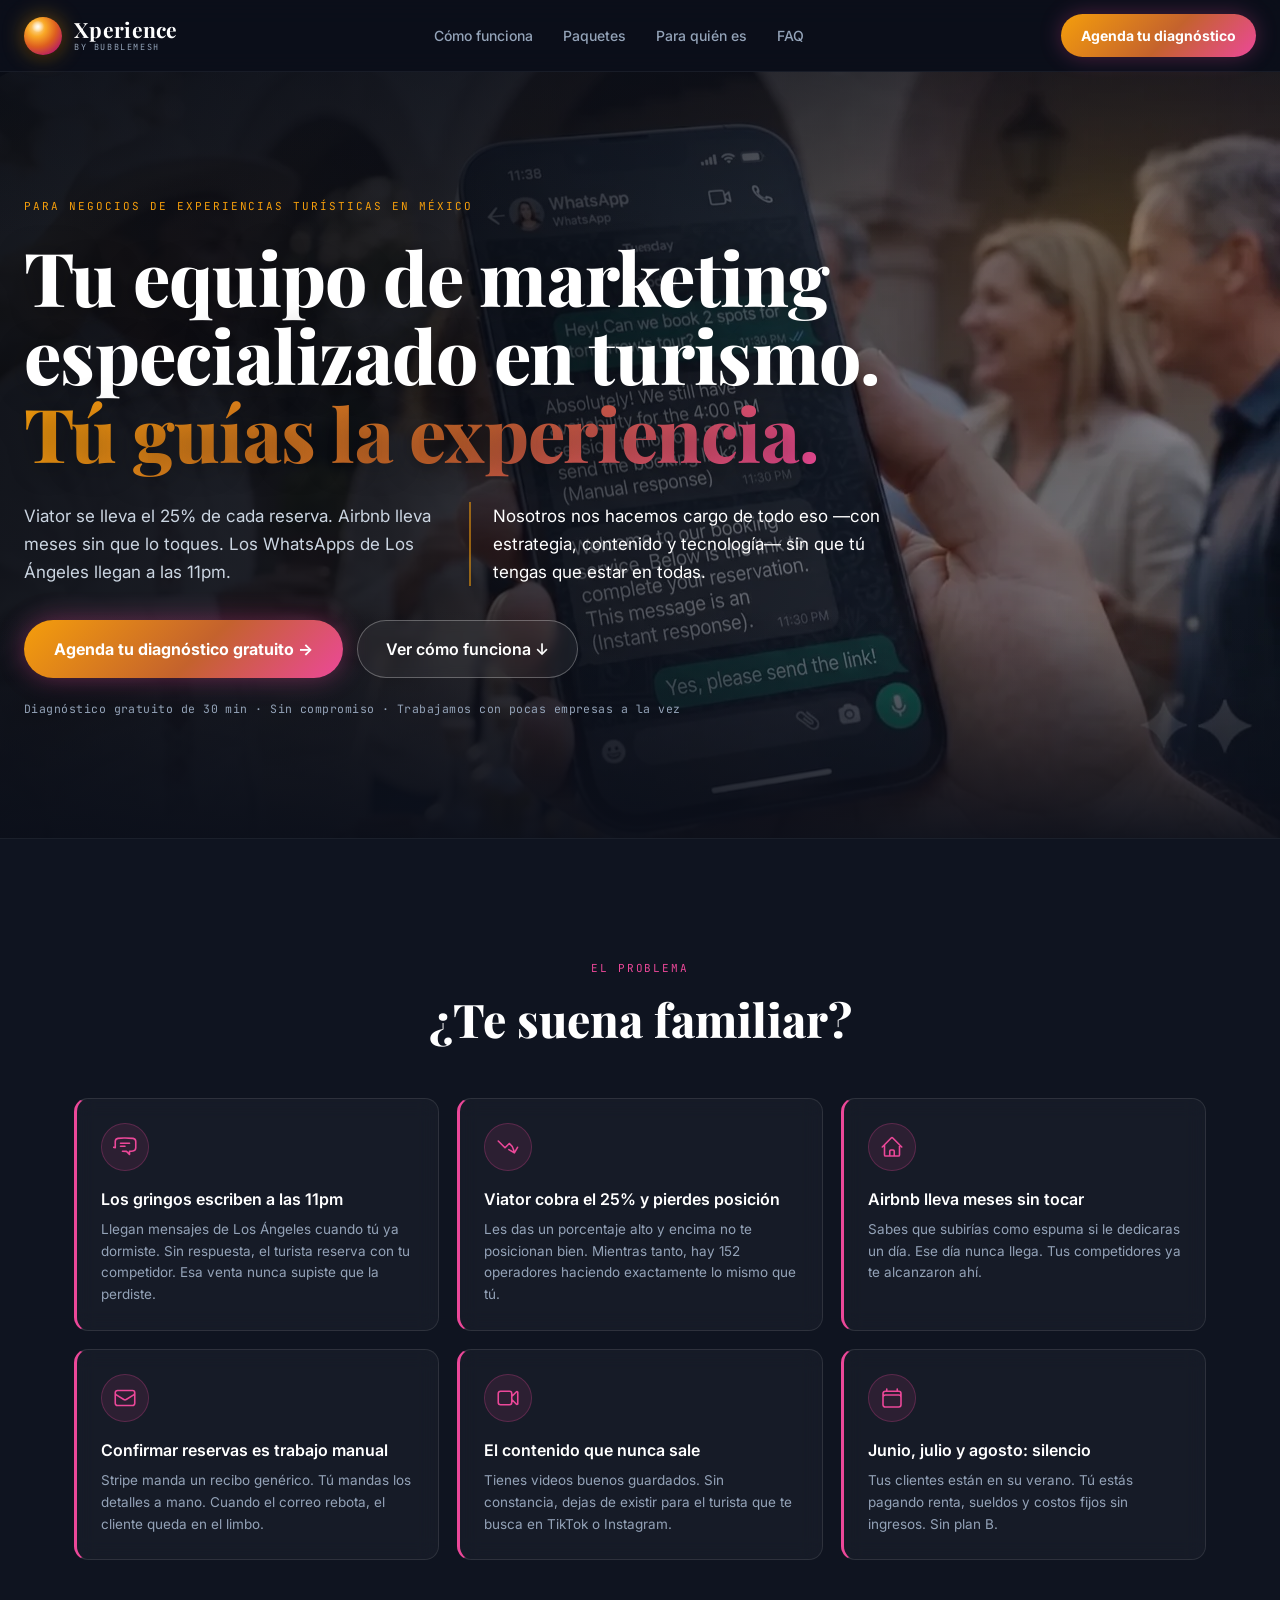
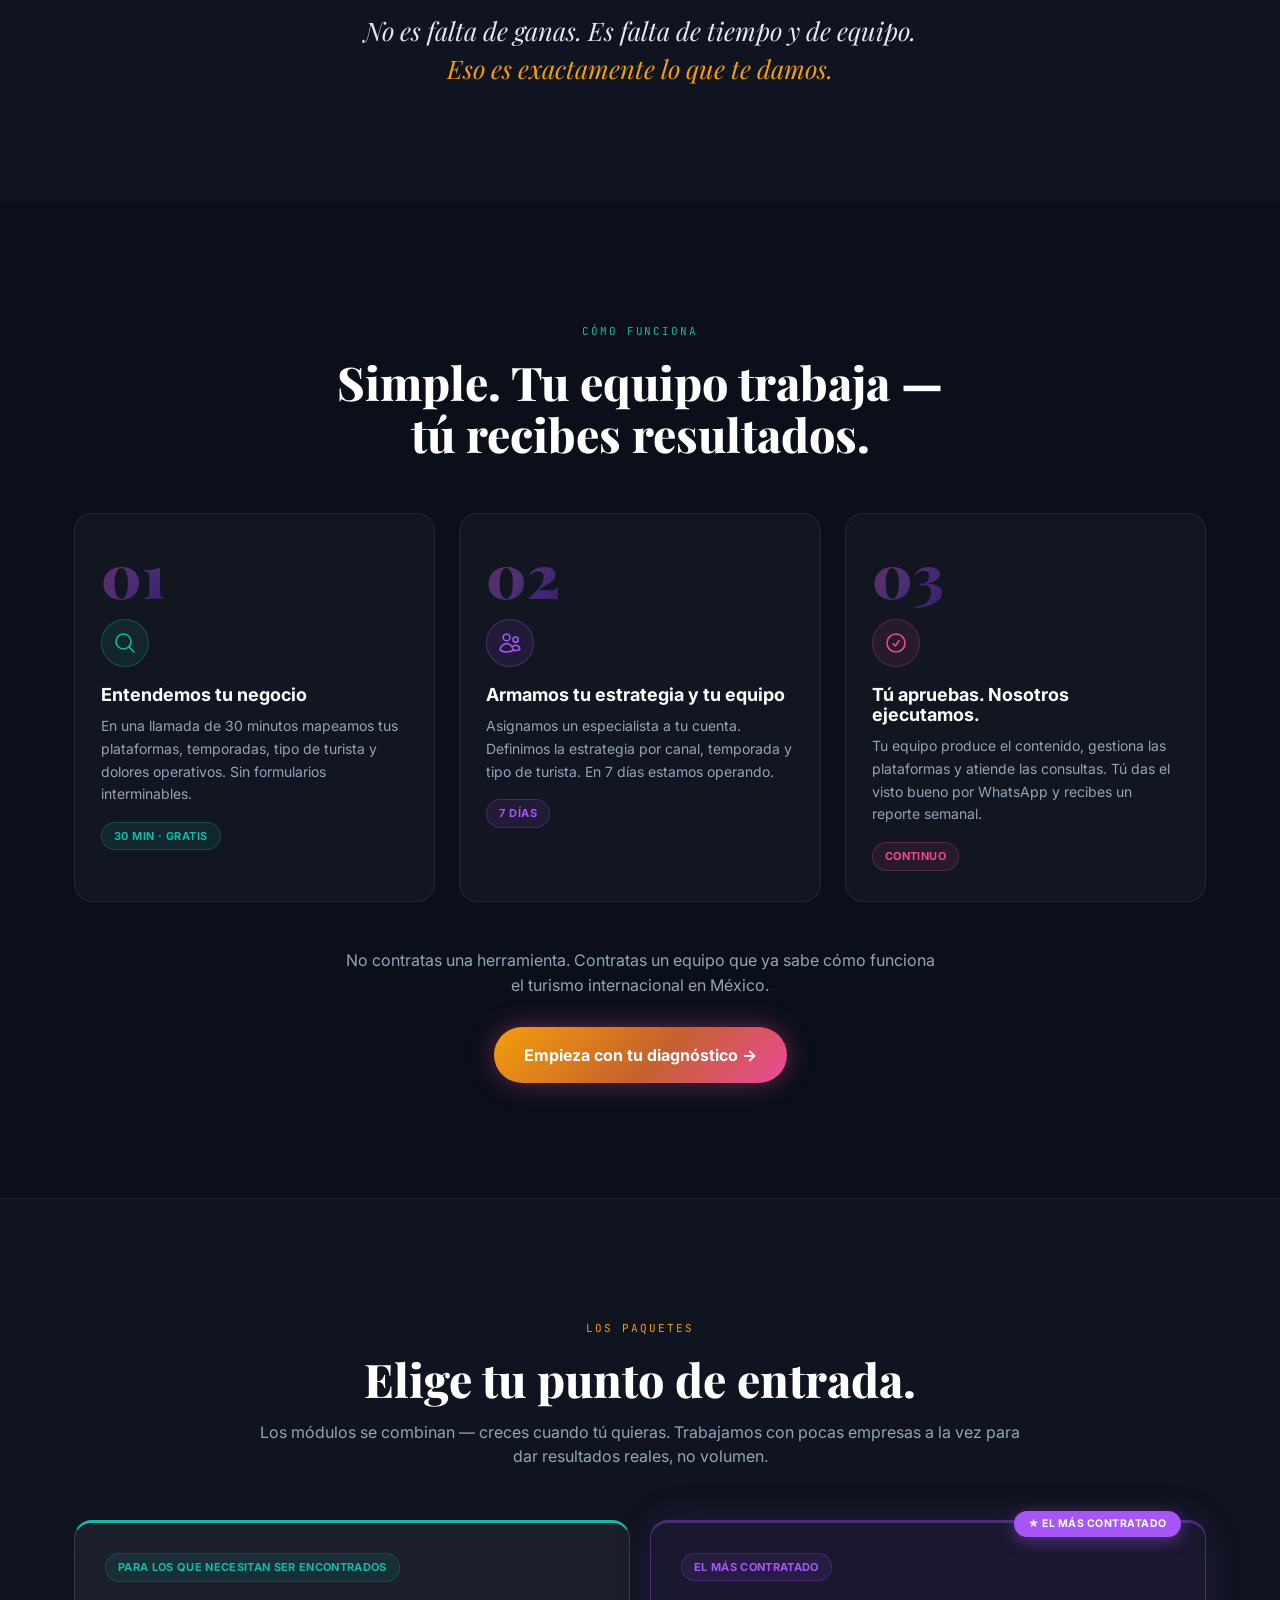
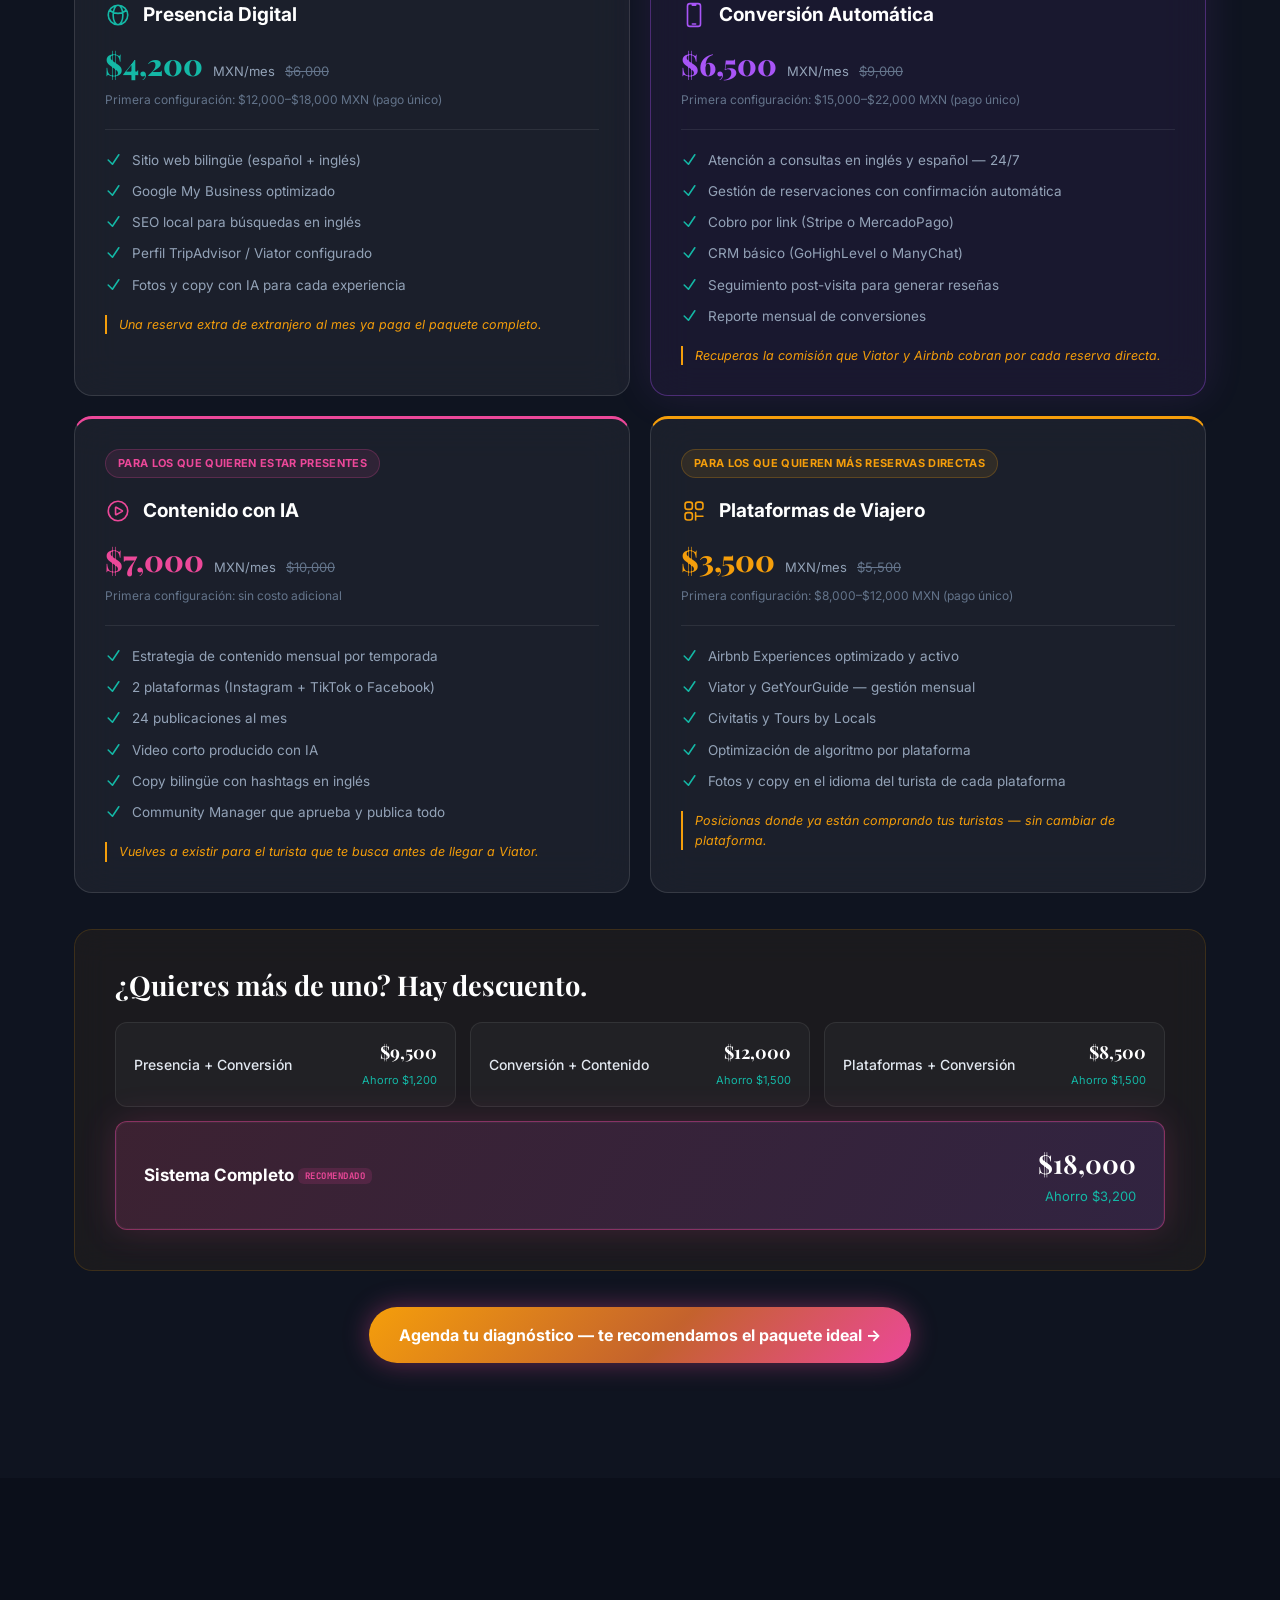
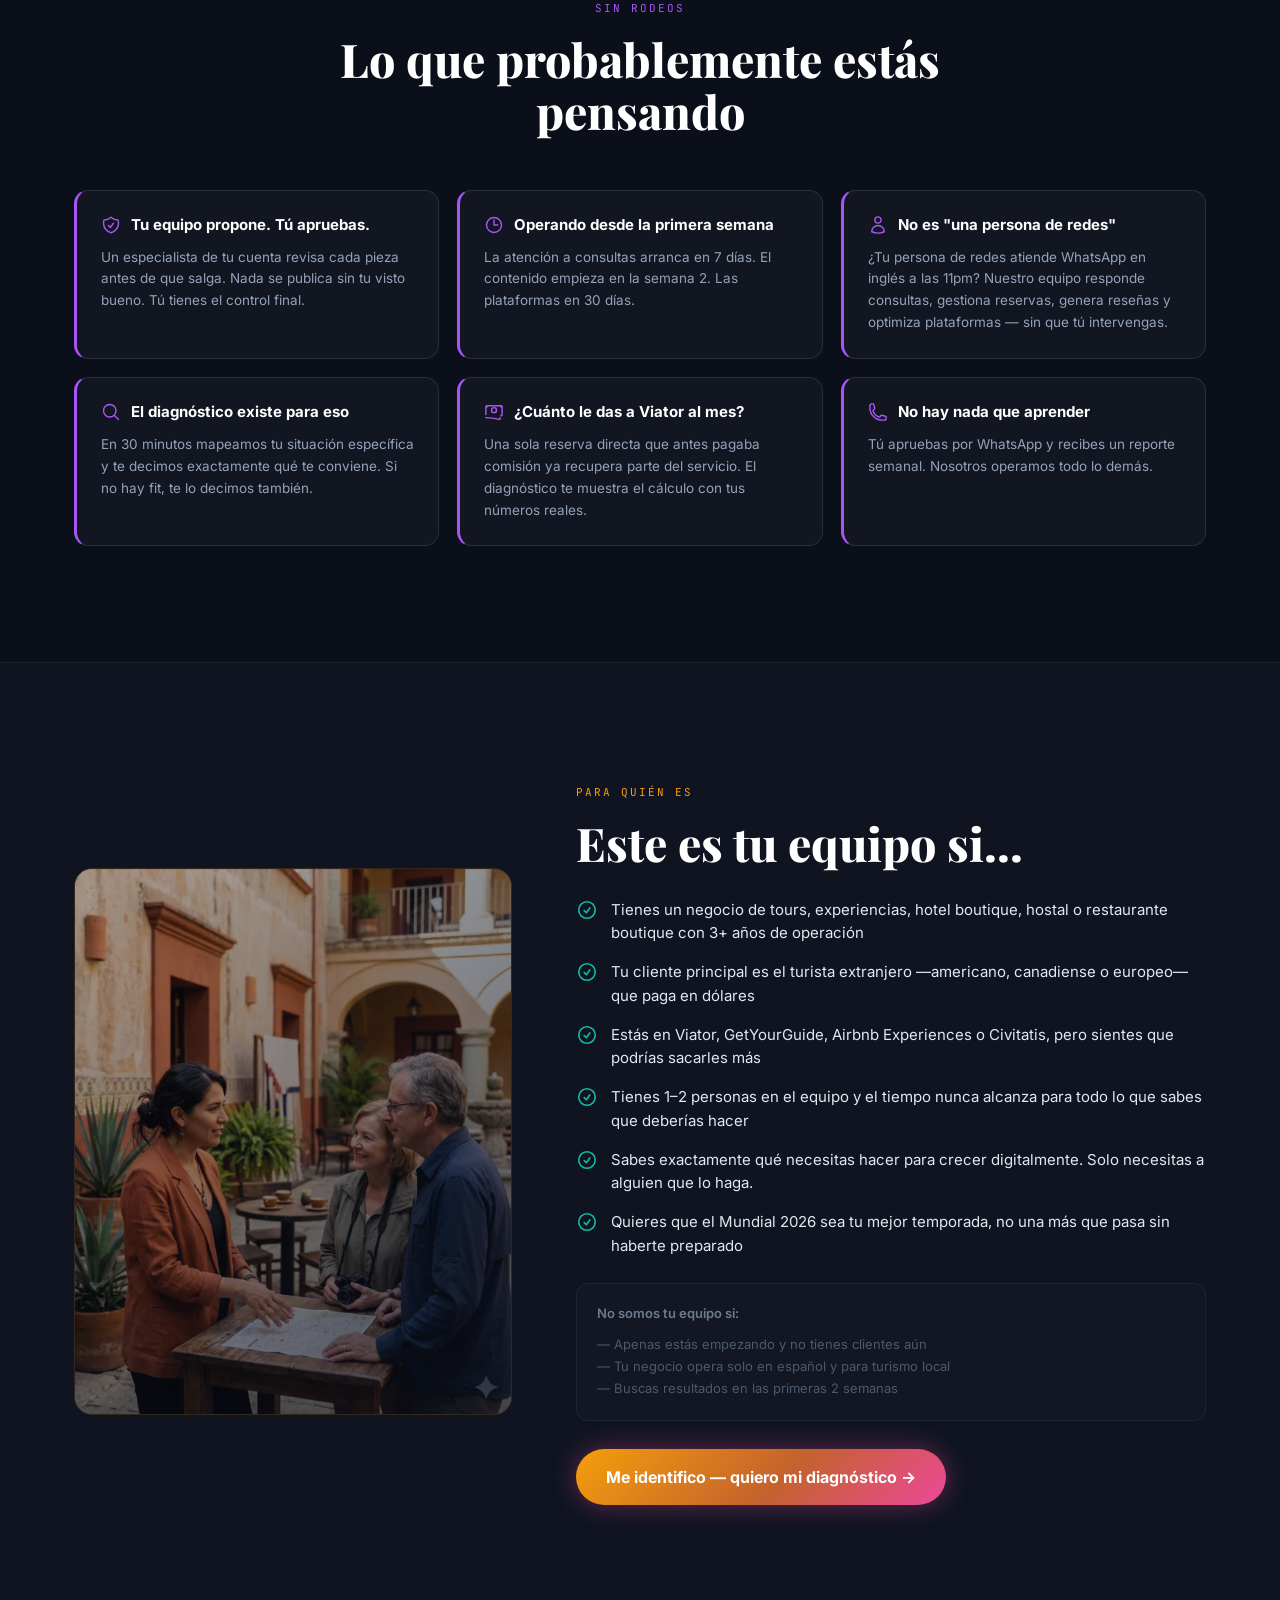
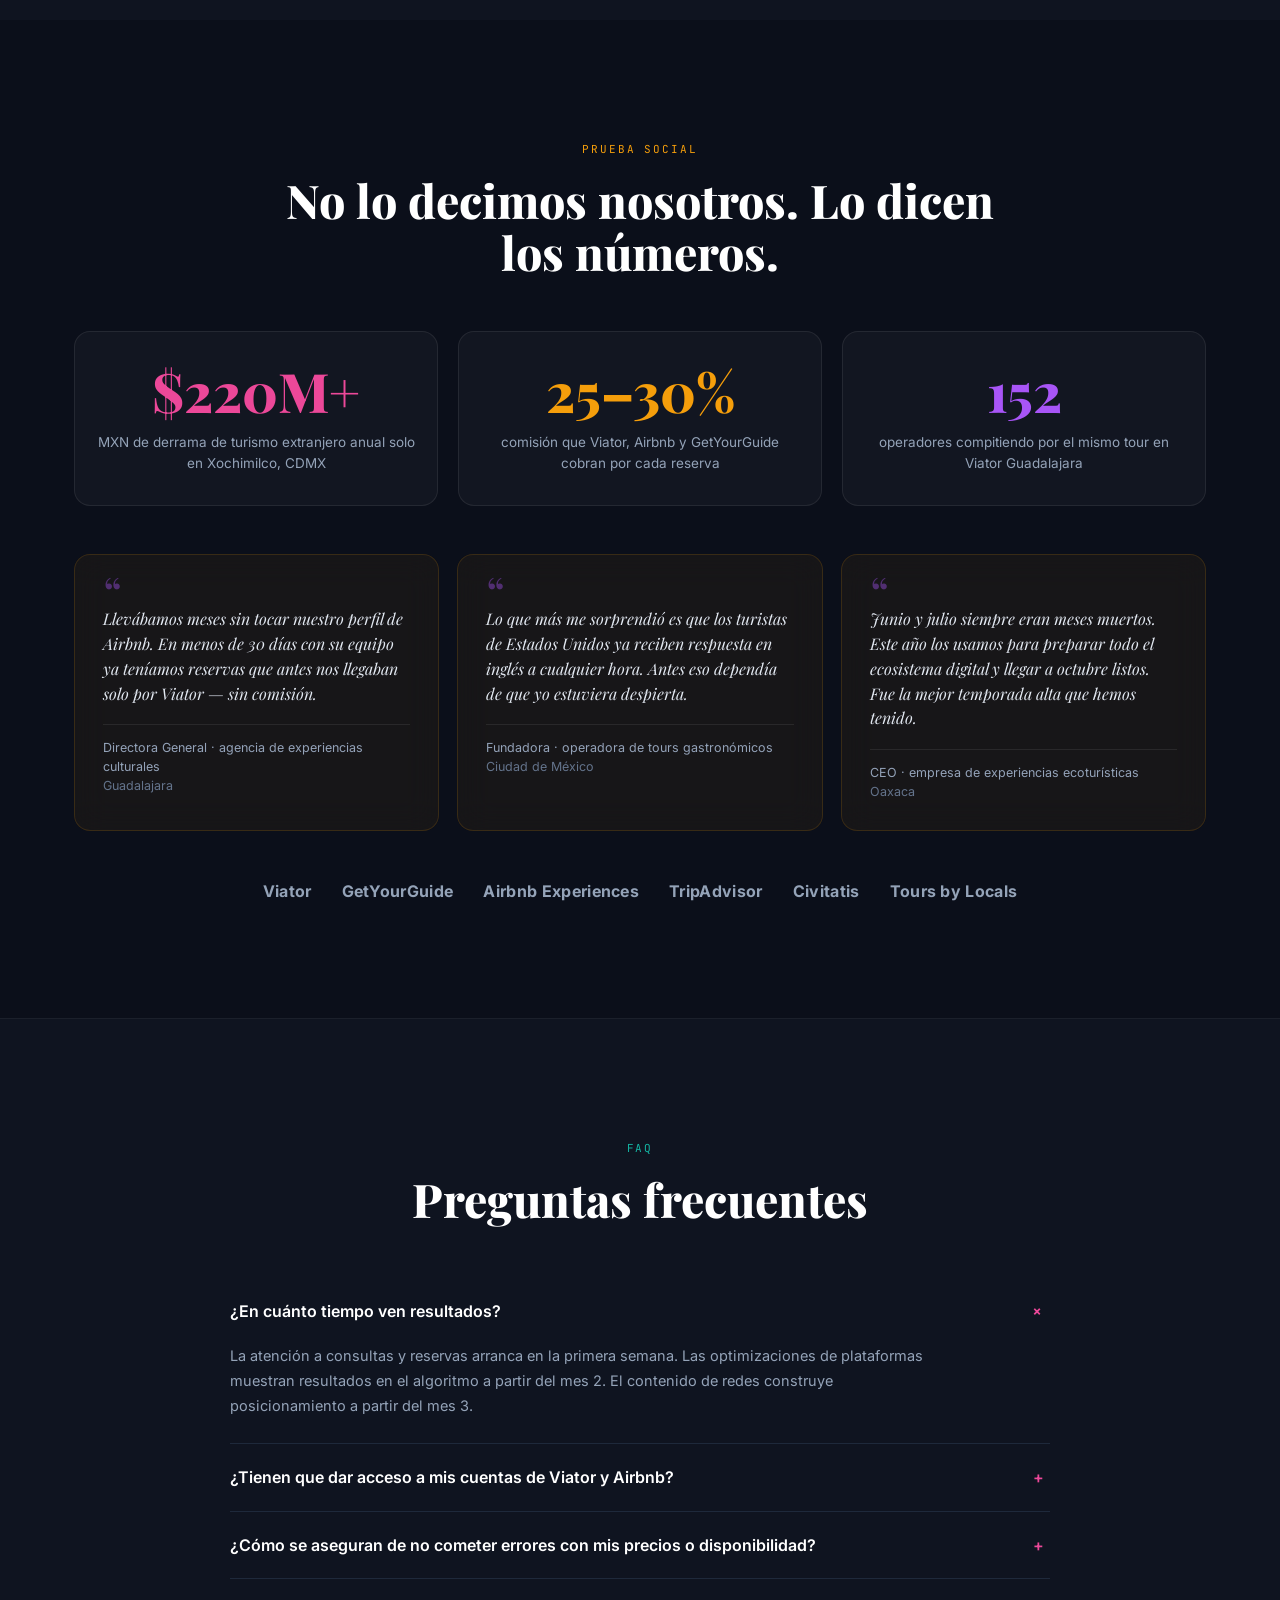
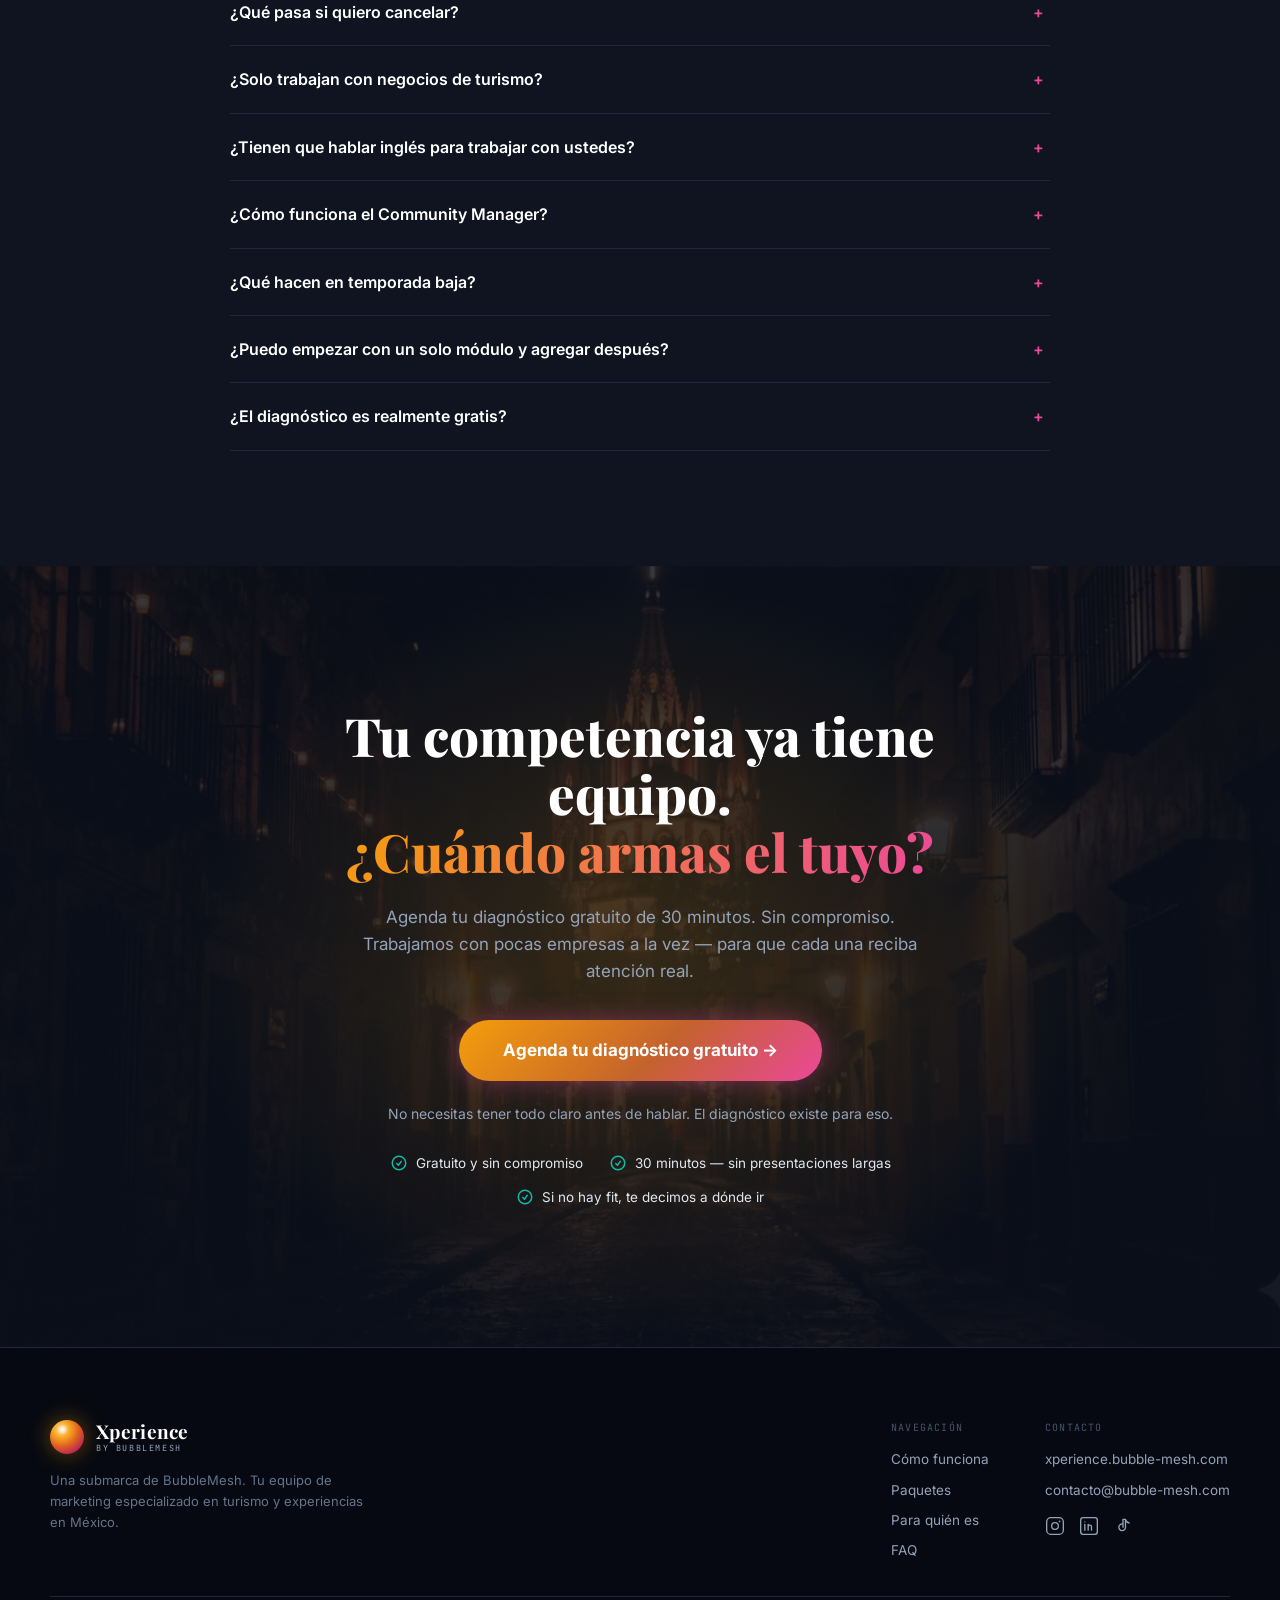
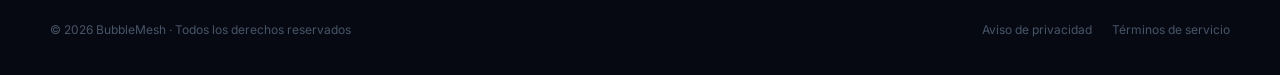
==== commit 760a9998: "CTA final: quitar línea "El Mundial 2026 llega en junio" Co-Authored-By: Claude Opus 4.8 (1M context" ====
--- a/index.html
+++ b/index.html
@@ -456,7 +456,7 @@
   <div class="cta-final__bg" style="background-image:url('assets/img/cta-1280.webp');" aria-hidden="true"></div>
   <div class="cta-final__overlay" aria-hidden="true"></div>
   <div class="cta-final__inner">
-    <h2 class="reveal">Tu competencia ya tiene equipo.<br>El Mundial 2026 llega en junio.<br><span>¿Cuándo armas el tuyo?</span></h2>
+    <h2 class="reveal">Tu competencia ya tiene equipo.<br><span>¿Cuándo armas el tuyo?</span></h2>
     <p class="sub reveal">Agenda tu diagnóstico gratuito de 30 minutos. Sin compromiso. Trabajamos con pocas empresas a la vez — para que cada una reciba atención real.</p>
     <div class="reveal" style="margin-top:34px">
       <a href="https://calendly.com/eliasoscarfca/diagnostico-xperience" target="_blank" rel="noopener" class="btn btn--primary btn--lg" data-cta="final">Agenda tu diagnóstico gratuito&nbsp;→</a>
--- a/css/styles.css
+++ b/css/styles.css
@@ -448,12 +448,20 @@
   border-radius: 12px;
   padding: 16px 18px;
 }
-.combo--best { background: linear-gradient(120deg, rgba(236, 72, 153, 0.14), rgba(168, 85, 247, 0.14)); border-color: rgba(236, 72, 153, 0.35); }
+.combo--best {
+  grid-column: 1 / -1;
+  background: linear-gradient(120deg, rgba(236, 72, 153, 0.16), rgba(168, 85, 247, 0.16));
+  border: 1px solid rgba(236, 72, 153, 0.45);
+  padding: 22px 28px;
+  box-shadow: 0 0 36px rgba(236, 72, 153, 0.18), inset 0 0 0 1px rgba(255, 255, 255, 0.04);
+}
 .combo__name { font-size: 14px; font-weight: 500; color: var(--text-secondary); }
-.combo--best .combo__name { font-weight: 700; color: #fff; }
+.combo--best .combo__name { font-weight: 700; font-size: 17px; color: #fff; }
 .combo__price { text-align: right; flex: none; }
 .combo__price b { font-family: var(--font-display); font-weight: 700; font-size: 18px; color: #fff; }
+.combo--best .combo__price b { font-size: 26px; }
 .combo__price small { font-size: 11px; color: var(--teal); }
+.combo--best .combo__price small { font-size: 13px; }
 .tag-rec { font-family: var(--font-mono); font-size: 9px; letter-spacing: 0.05em; color: var(--magenta); background: rgba(236, 72, 153, 0.15); padding: 2px 7px; border-radius: 6px; vertical-align: middle; }
 
 /* ============================================================
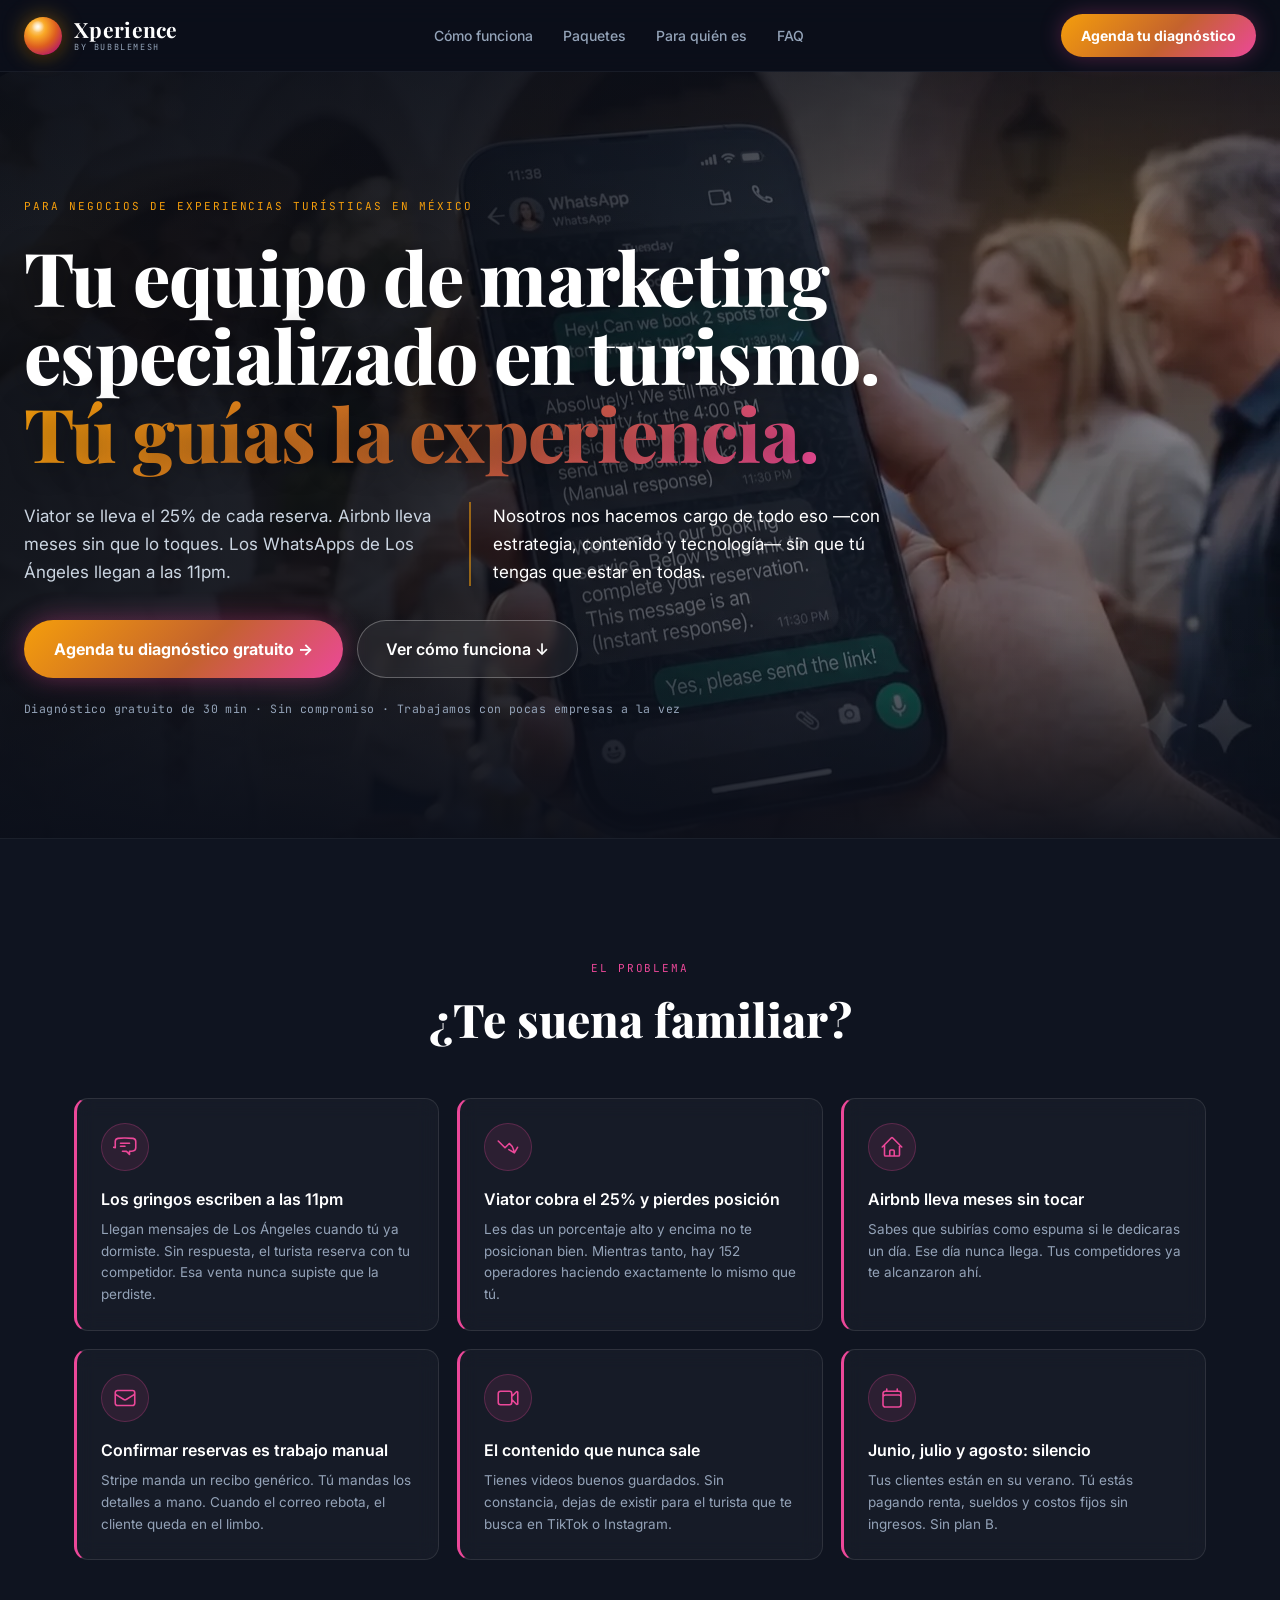
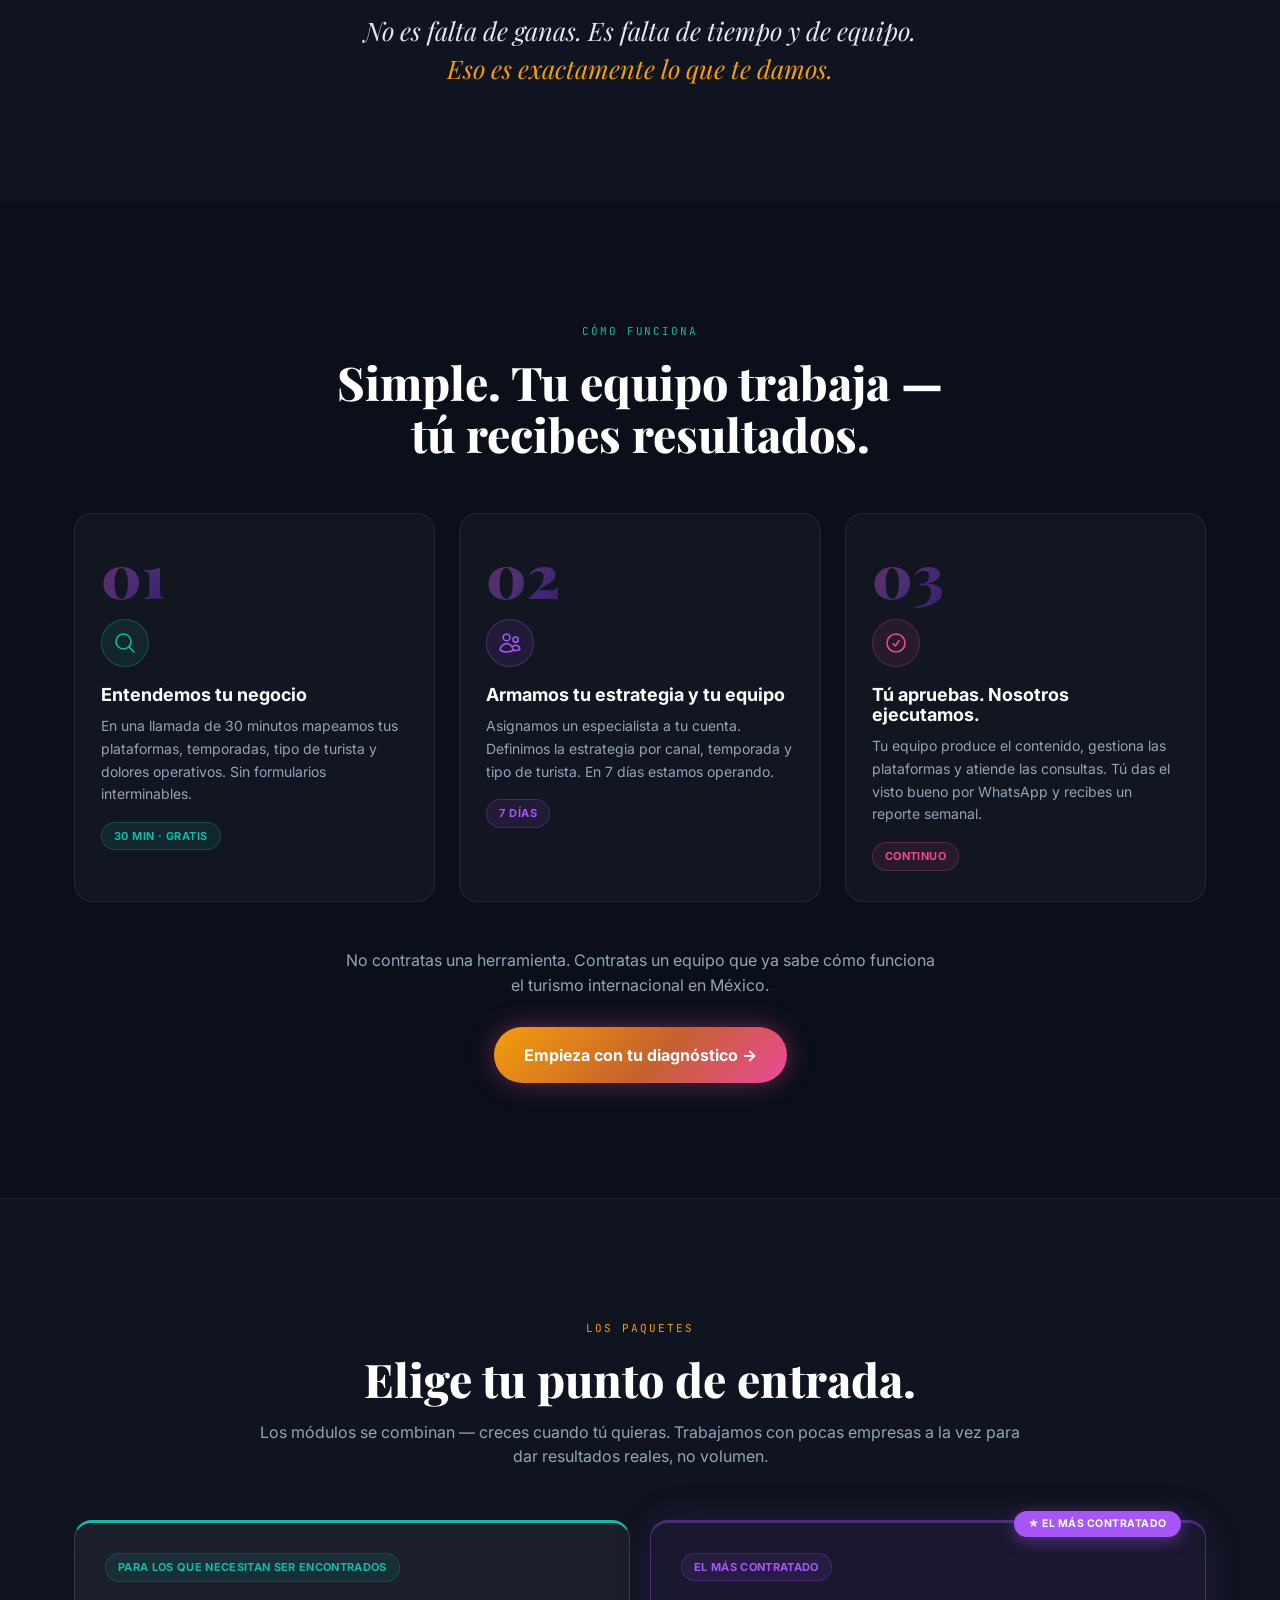
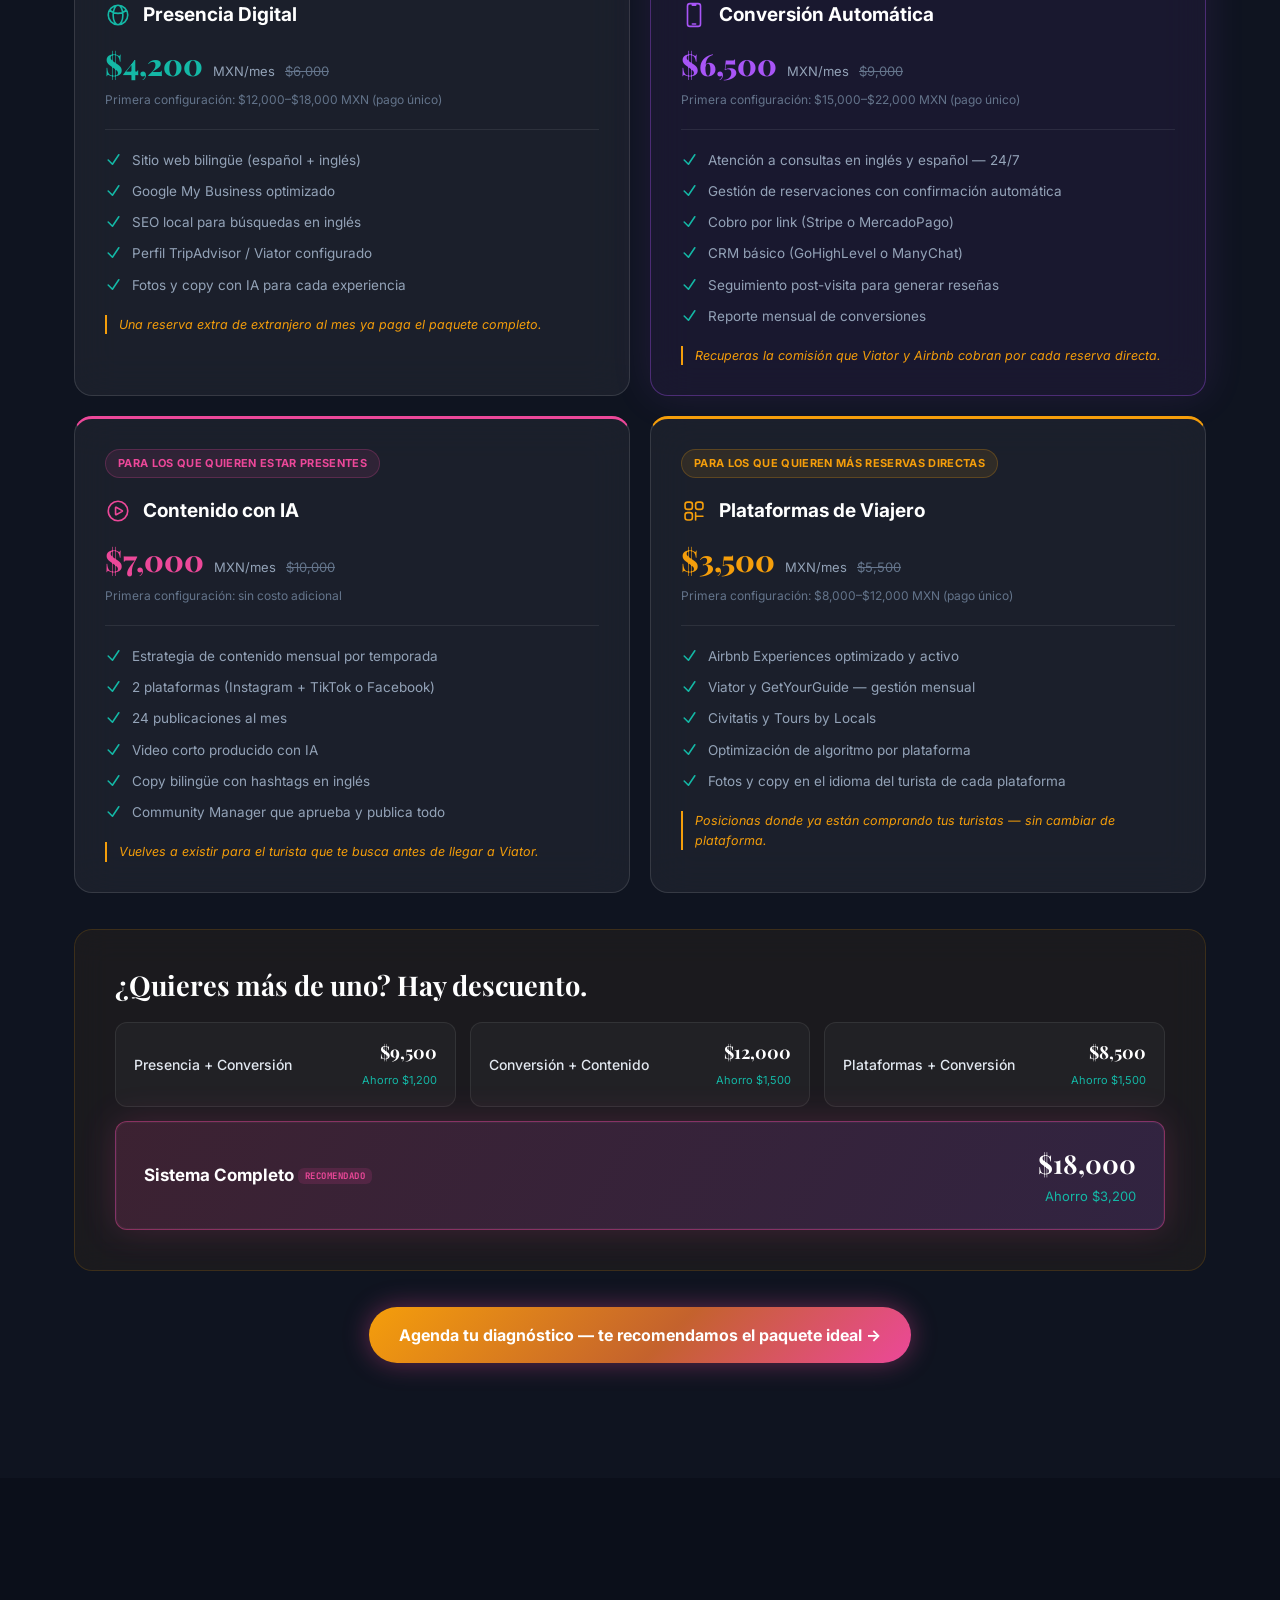
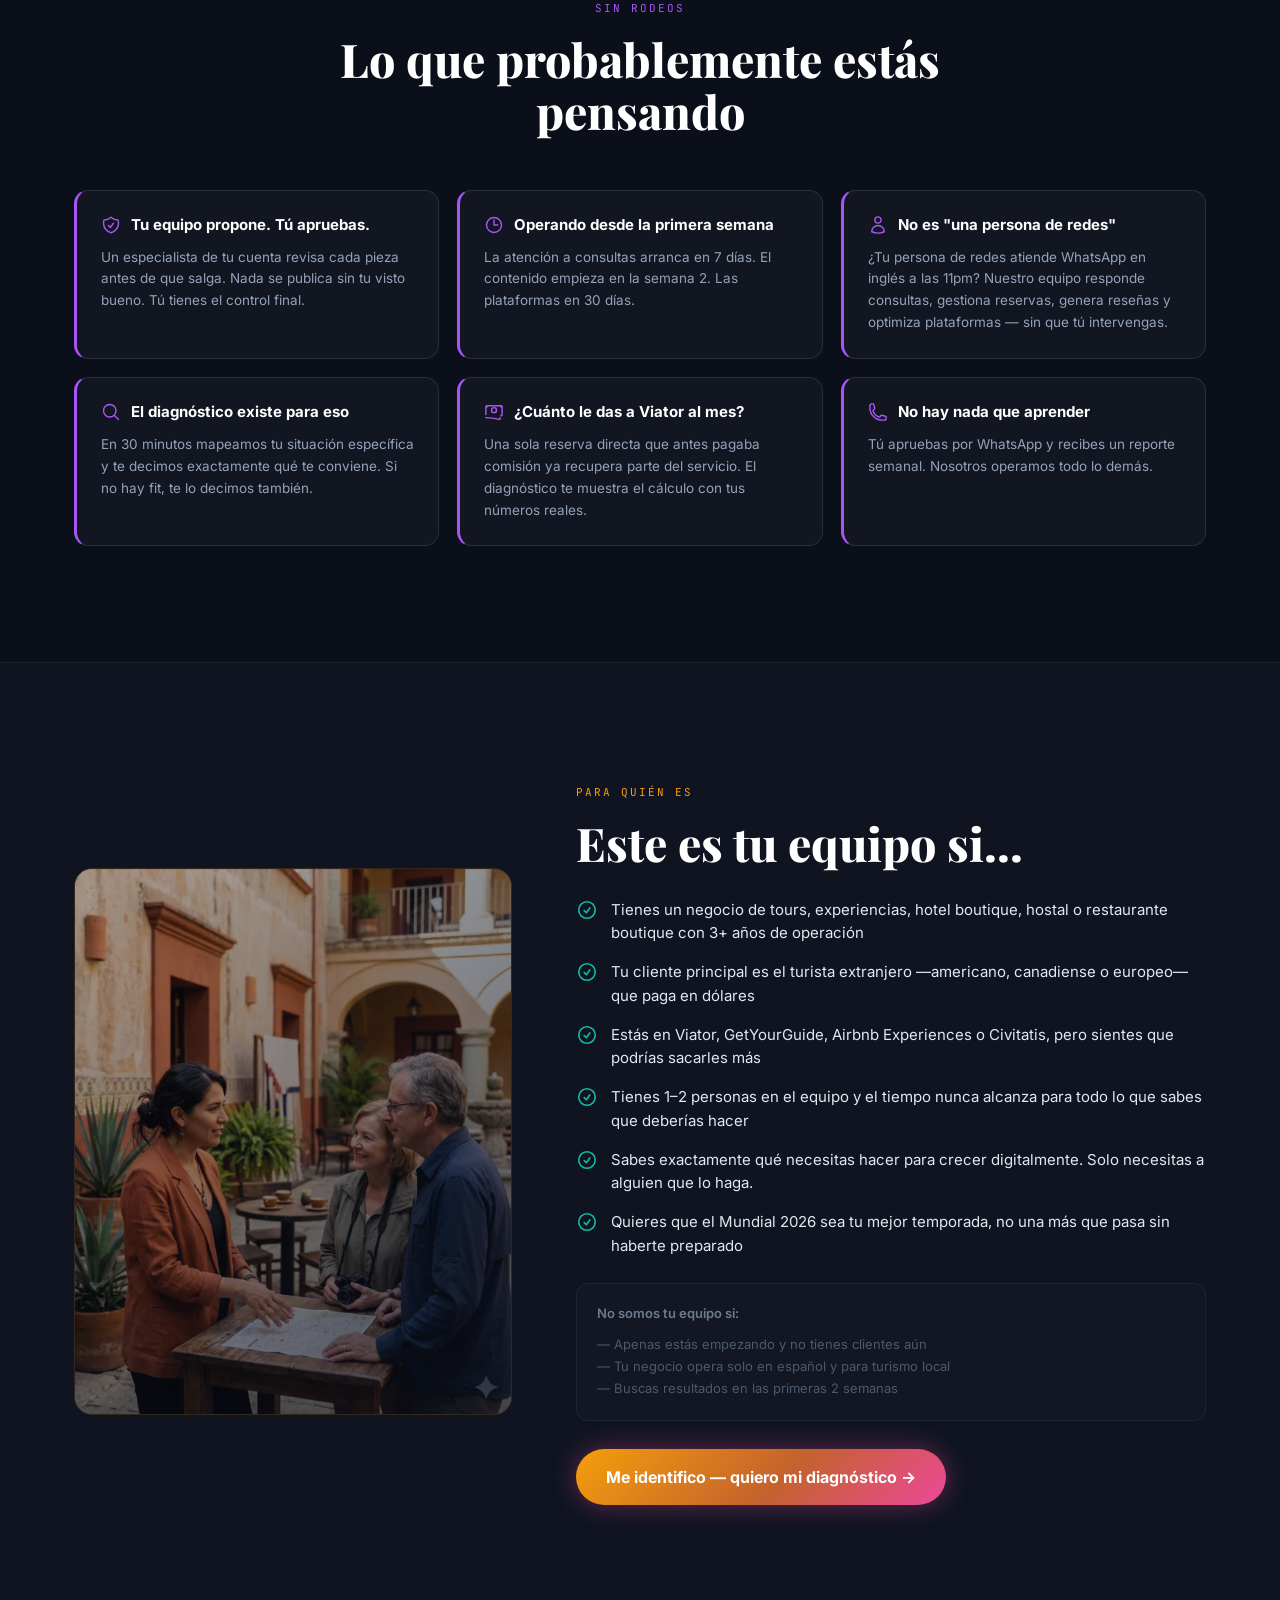
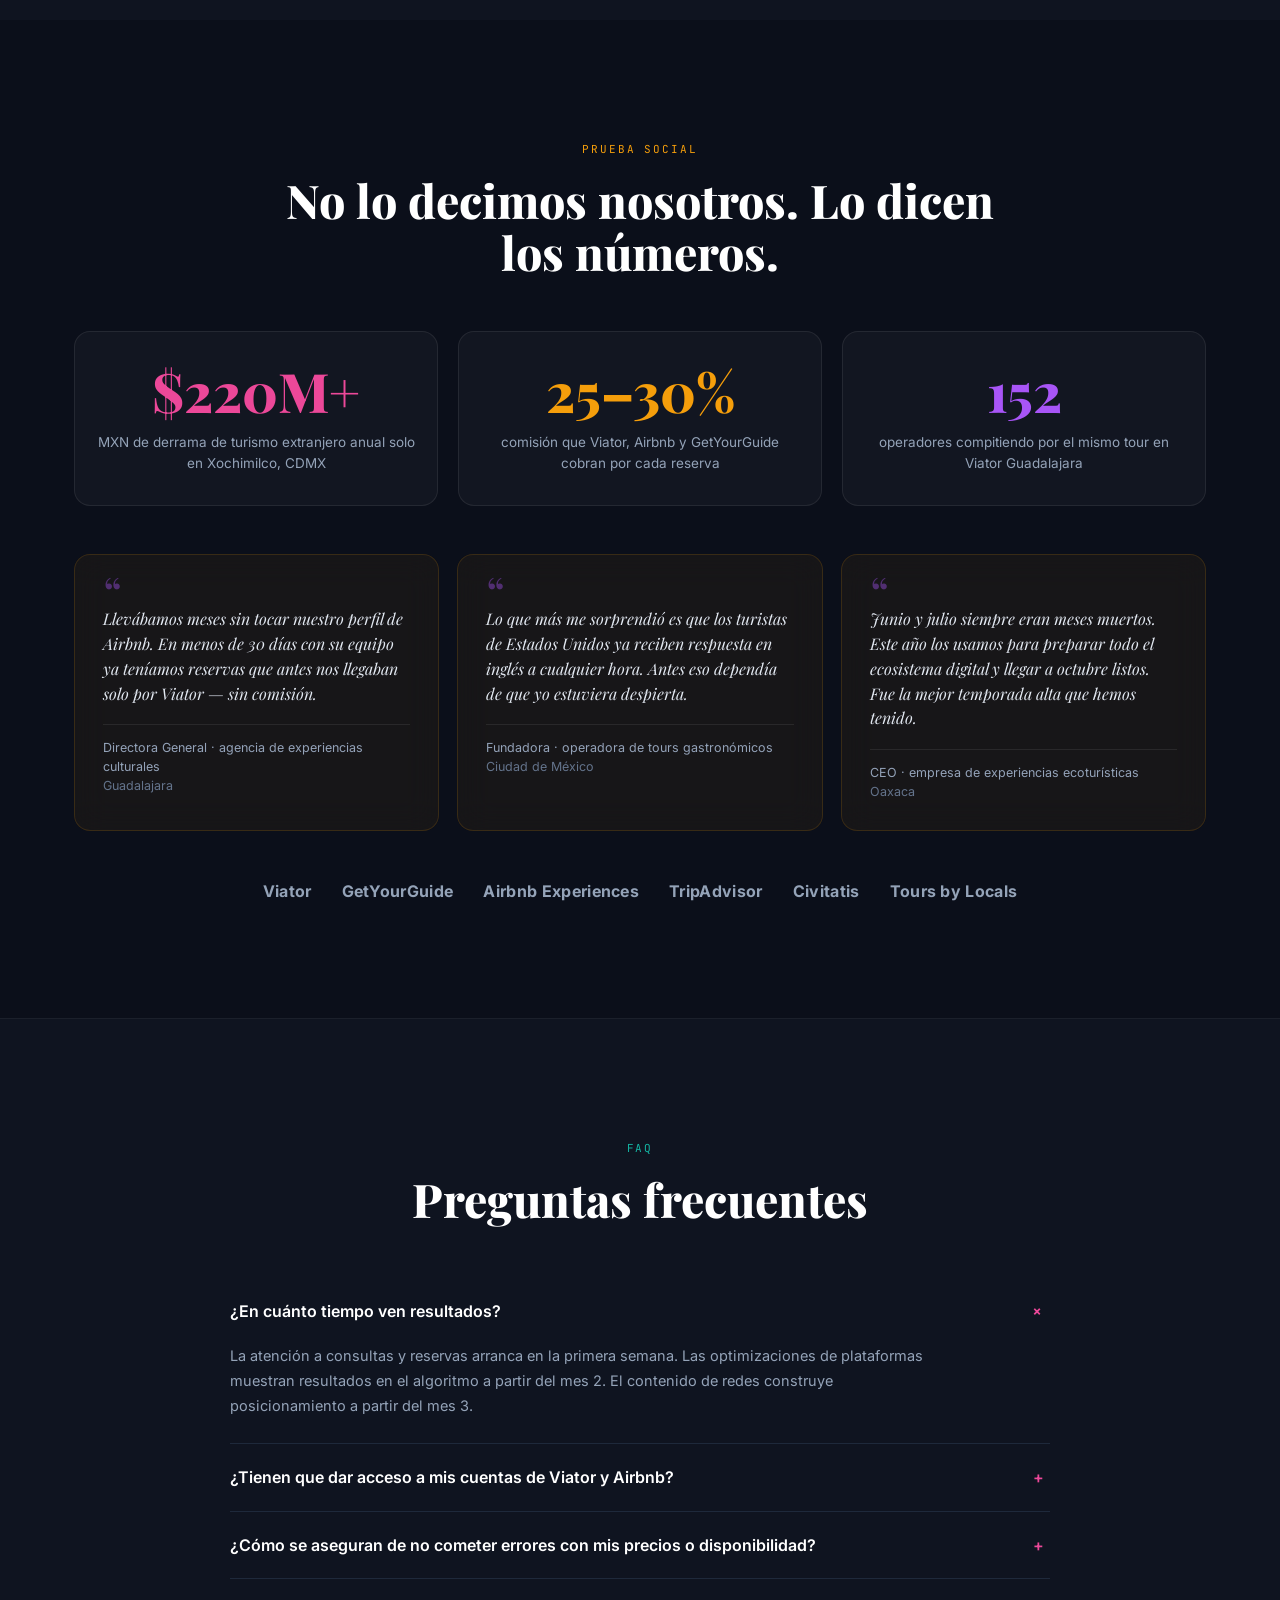
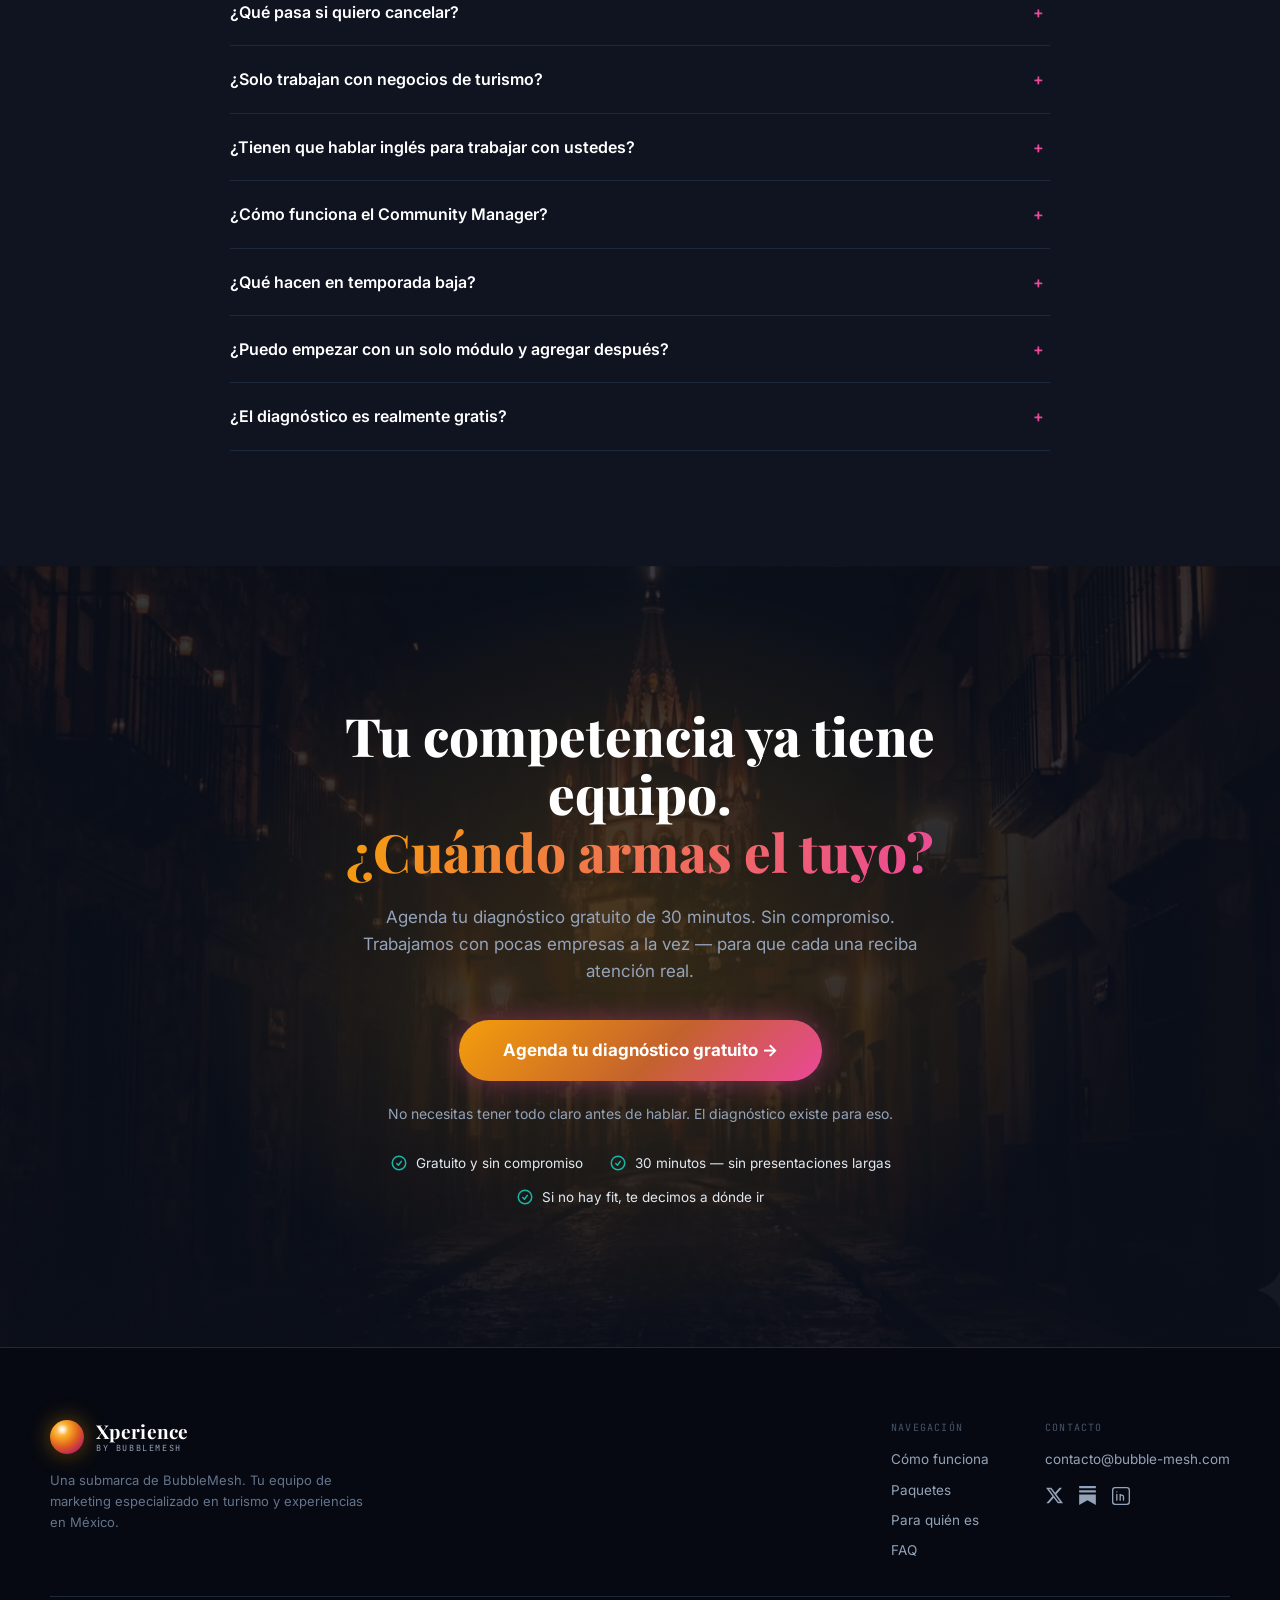
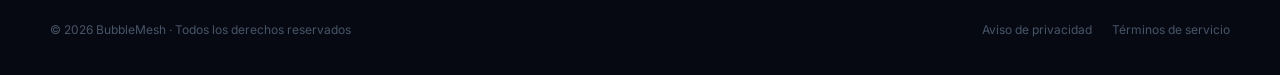
==== commit 4e9980d5: "Footer: quitar URL xperience.bubble-mesh.com; redes reales (X, Substack, LinkedIn) Co-Authored-By: C" ====
--- a/index.html
+++ b/index.html
@@ -493,12 +493,11 @@
       <div class="footer__col">
         <p class="h">Contacto</p>
         <div class="links">
-          <a href="https://xperience.bubble-mesh.com">xperience.bubble-mesh.com</a>
           <a href="mailto:contacto@bubble-mesh.com">contacto@bubble-mesh.com</a>
           <div class="socials">
-            <a href="#" aria-label="Instagram"><svg width="20" height="20" viewBox="0 0 24 24" fill="none" stroke="currentColor" stroke-width="1.6" stroke-linecap="round" stroke-linejoin="round"><rect x="2" y="2" width="20" height="20" rx="5"/><circle cx="12" cy="12" r="4"/><circle cx="17.5" cy="6.5" r="1" fill="currentColor" stroke="none"/></svg></a>
-            <a href="#" aria-label="LinkedIn"><svg width="20" height="20" viewBox="0 0 24 24" fill="none" stroke="currentColor" stroke-width="1.6" stroke-linecap="round" stroke-linejoin="round"><rect x="2" y="2" width="20" height="20" rx="3"/><path d="M7 10v7M7 7v.01M11 17v-4a2 2 0 0 1 4 0v4M11 10v7"/></svg></a>
-            <a href="#" aria-label="TikTok"><svg width="20" height="20" viewBox="0 0 24 24" fill="none" stroke="currentColor" stroke-width="1.6" stroke-linecap="round" stroke-linejoin="round"><path d="M15 4c.5 2.5 2 4 4.5 4.3M15 4v9.5a4 4 0 1 1-3.5-3.97M15 4h-3v9.5"/></svg></a>
+            <a href="https://x.com/_helios_rc" target="_blank" rel="noopener" aria-label="X (Twitter)"><svg width="19" height="19" viewBox="0 0 24 24" fill="currentColor"><path d="M18.244 2.25h3.308l-7.227 8.26 8.502 11.24H16.17l-5.214-6.817L4.99 21.75H1.68l7.73-8.835L1.254 2.25H8.08l4.713 6.231zm-1.161 17.52h1.833L7.084 4.126H5.117z"/></svg></a>
+            <a href="https://substack.com/@heliosrc" target="_blank" rel="noopener" aria-label="Substack"><svg width="19" height="19" viewBox="0 0 24 24" fill="currentColor"><path d="M22.539 8.242H1.46V5.406h21.08v2.836zM1.46 10.812V24L12 18.11 22.54 24V10.812H1.46zM22.54 0H1.46v2.836h21.08V0z"/></svg></a>
+            <a href="https://www.linkedin.com/in/elias-rc/" target="_blank" rel="noopener" aria-label="LinkedIn"><svg width="20" height="20" viewBox="0 0 24 24" fill="none" stroke="currentColor" stroke-width="1.6" stroke-linecap="round" stroke-linejoin="round"><rect x="2" y="2" width="20" height="20" rx="3"/><path d="M7 10v7M7 7v.01M11 17v-4a2 2 0 0 1 4 0v4M11 10v7"/></svg></a>
           </div>
         </div>
       </div>
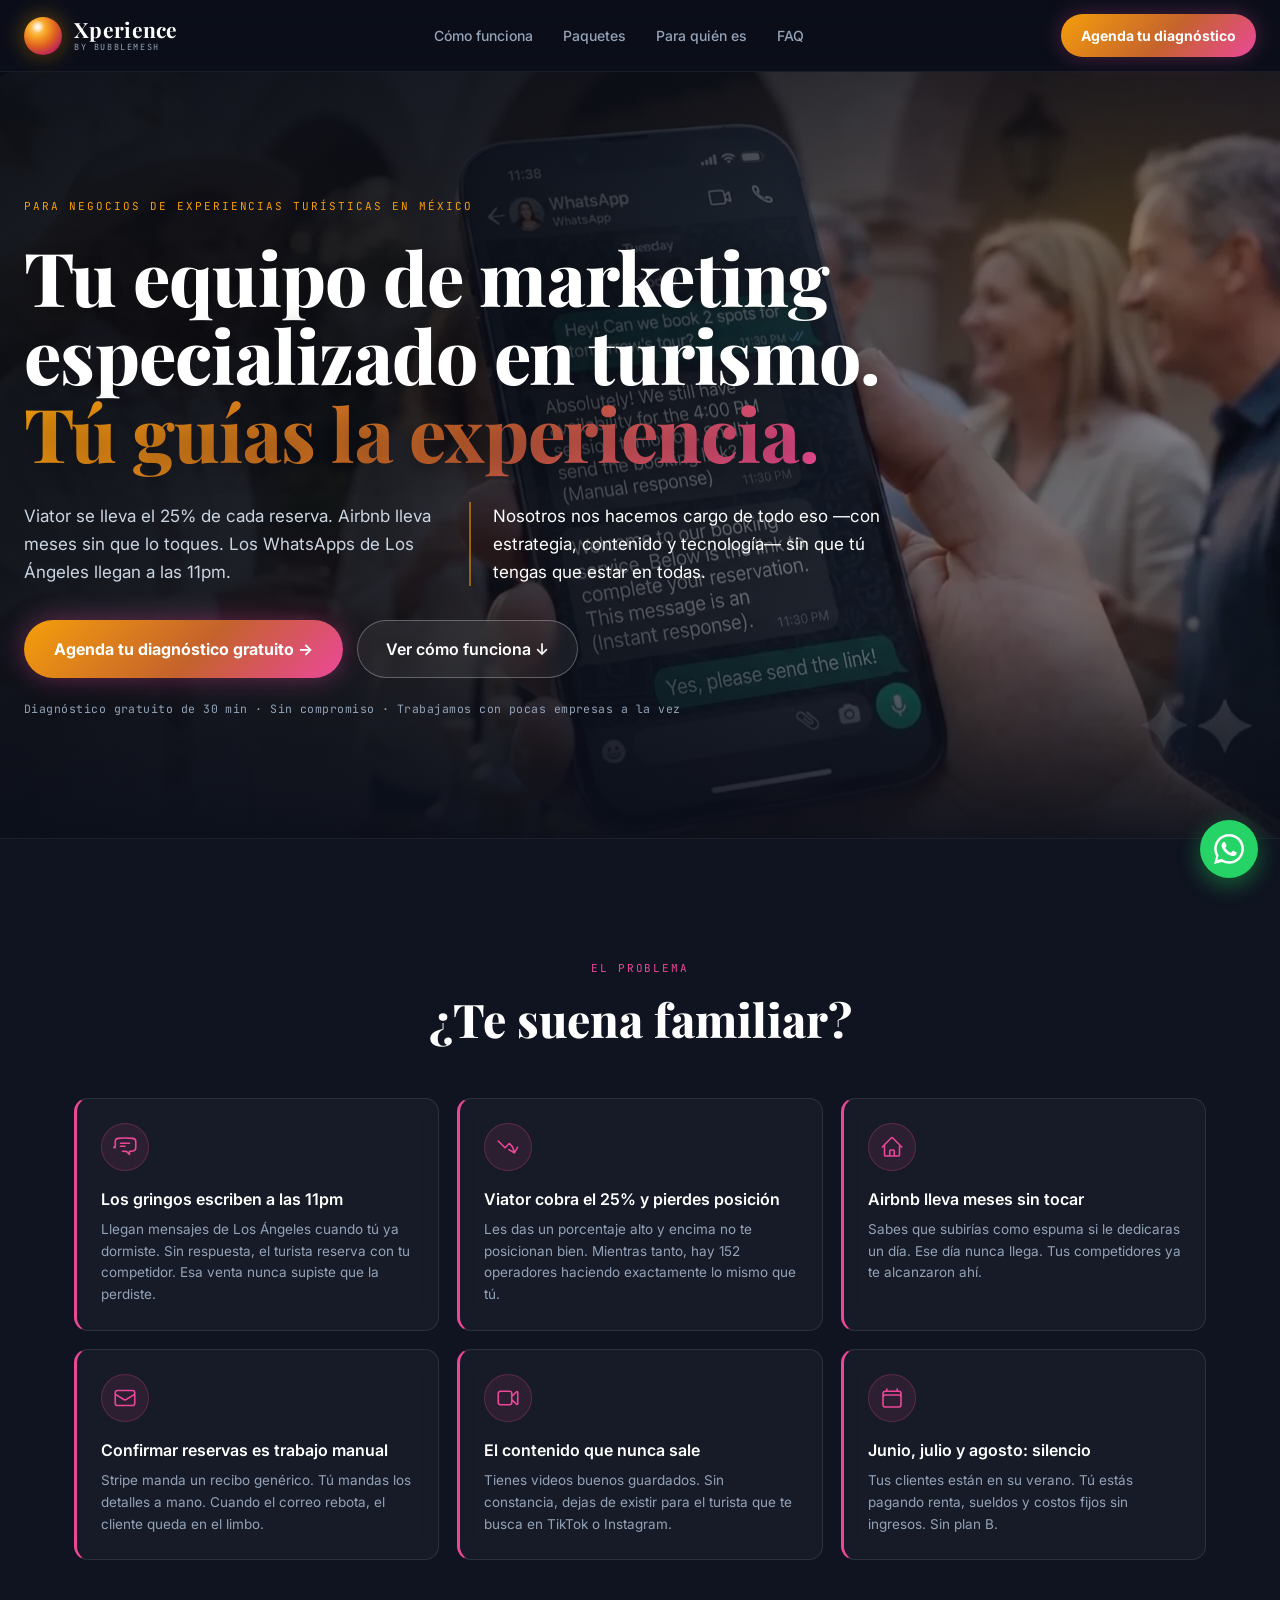
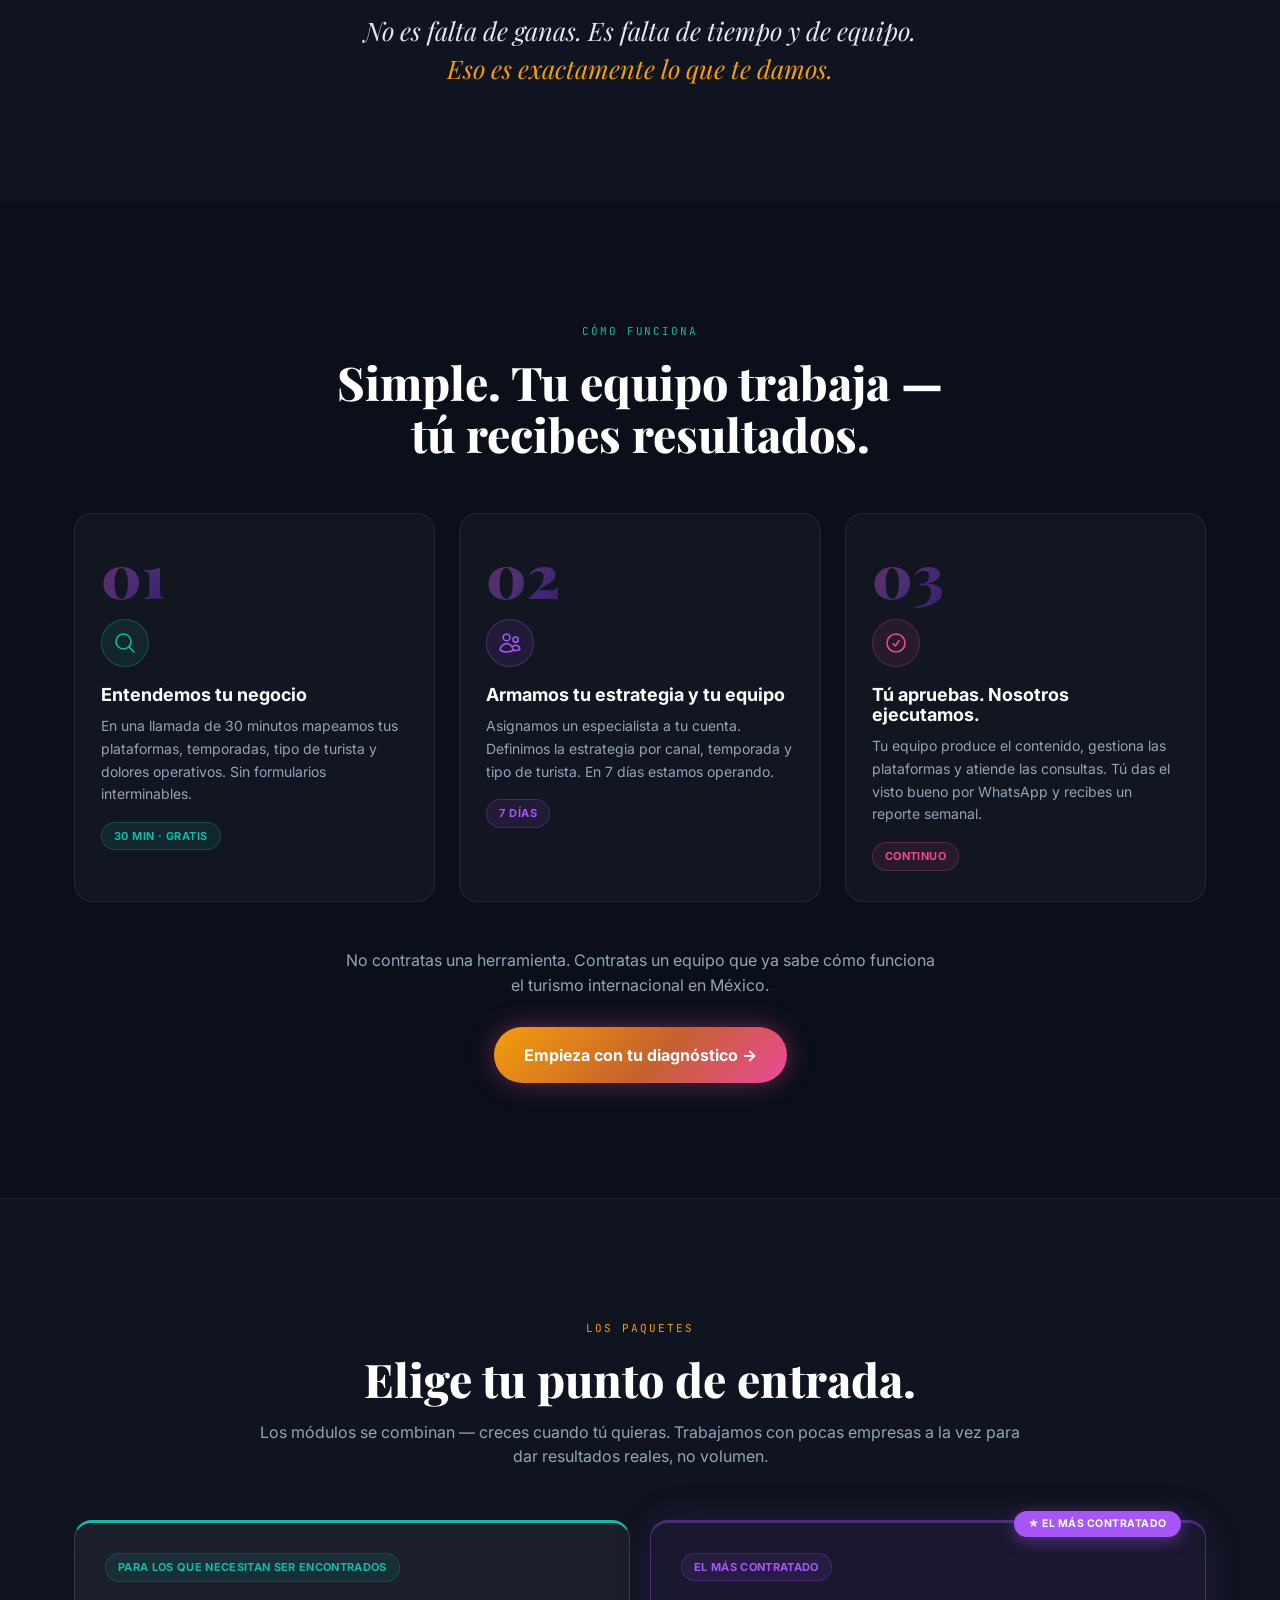
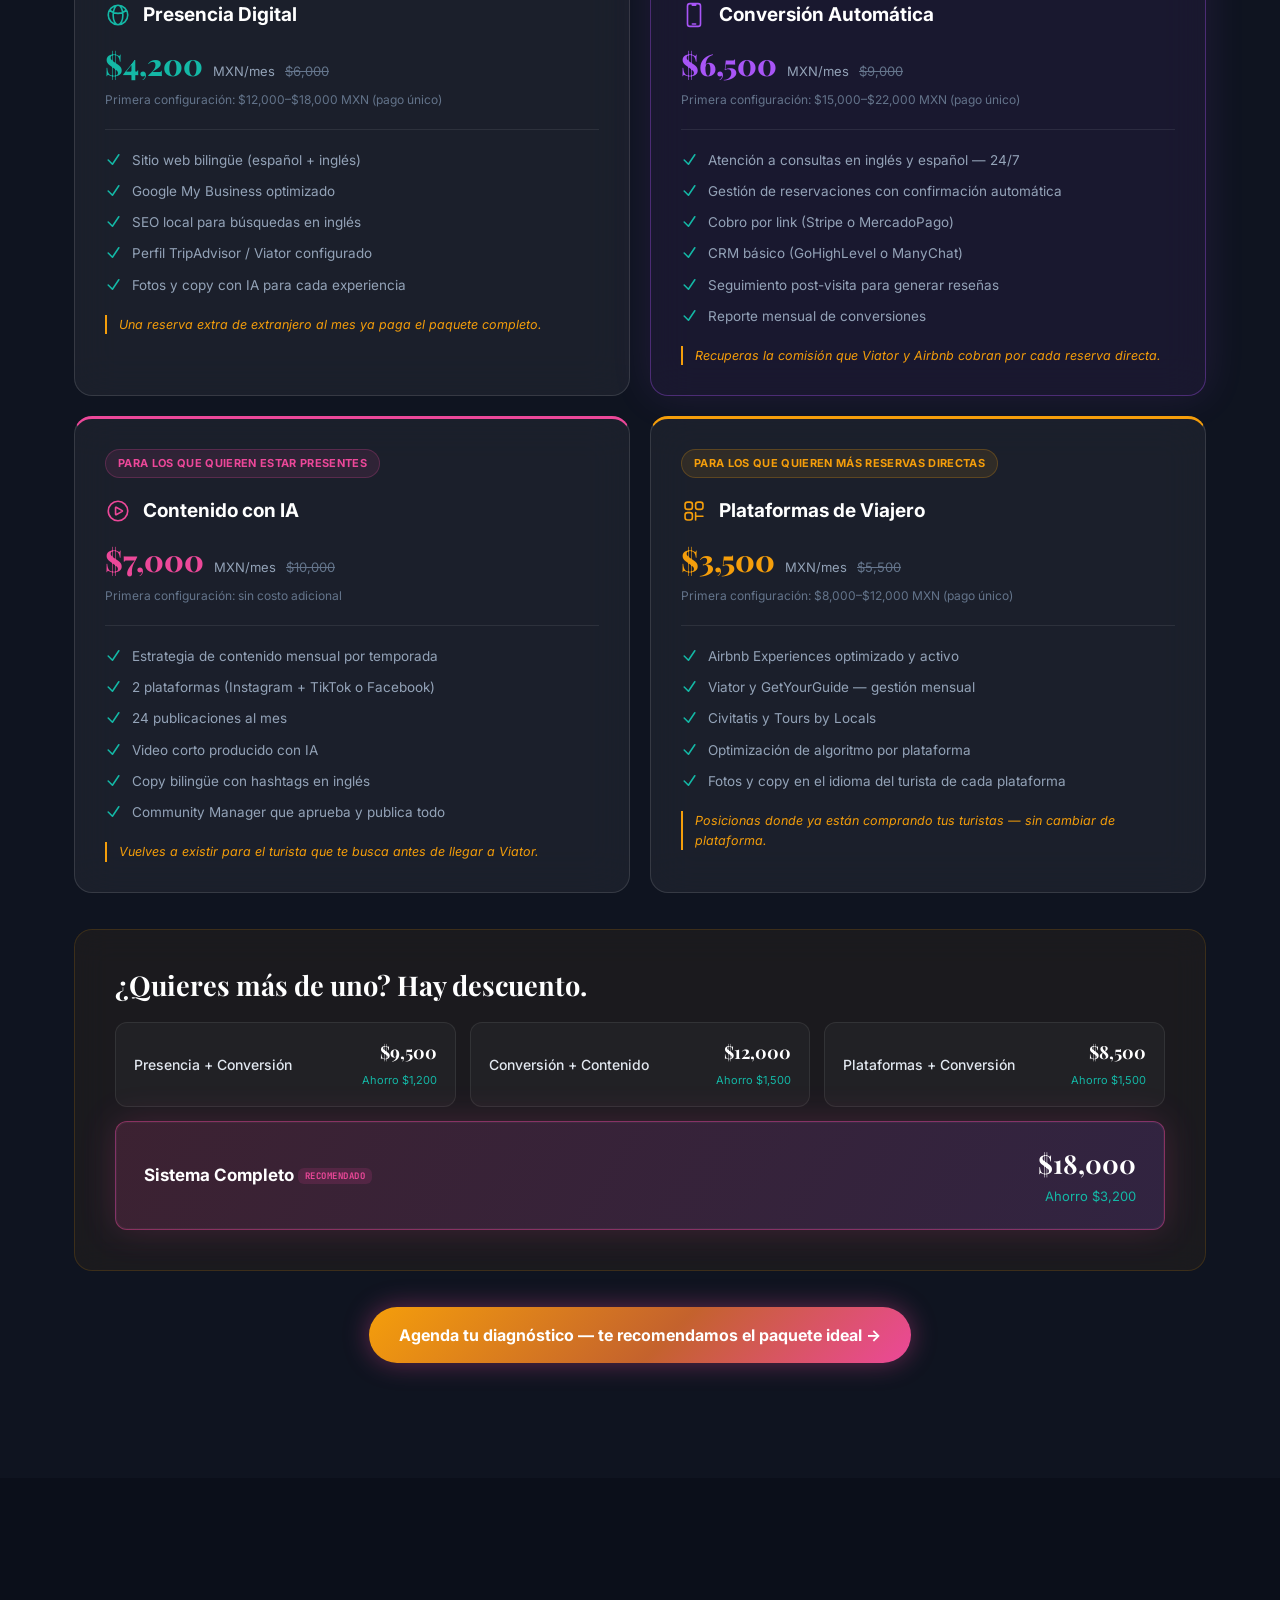
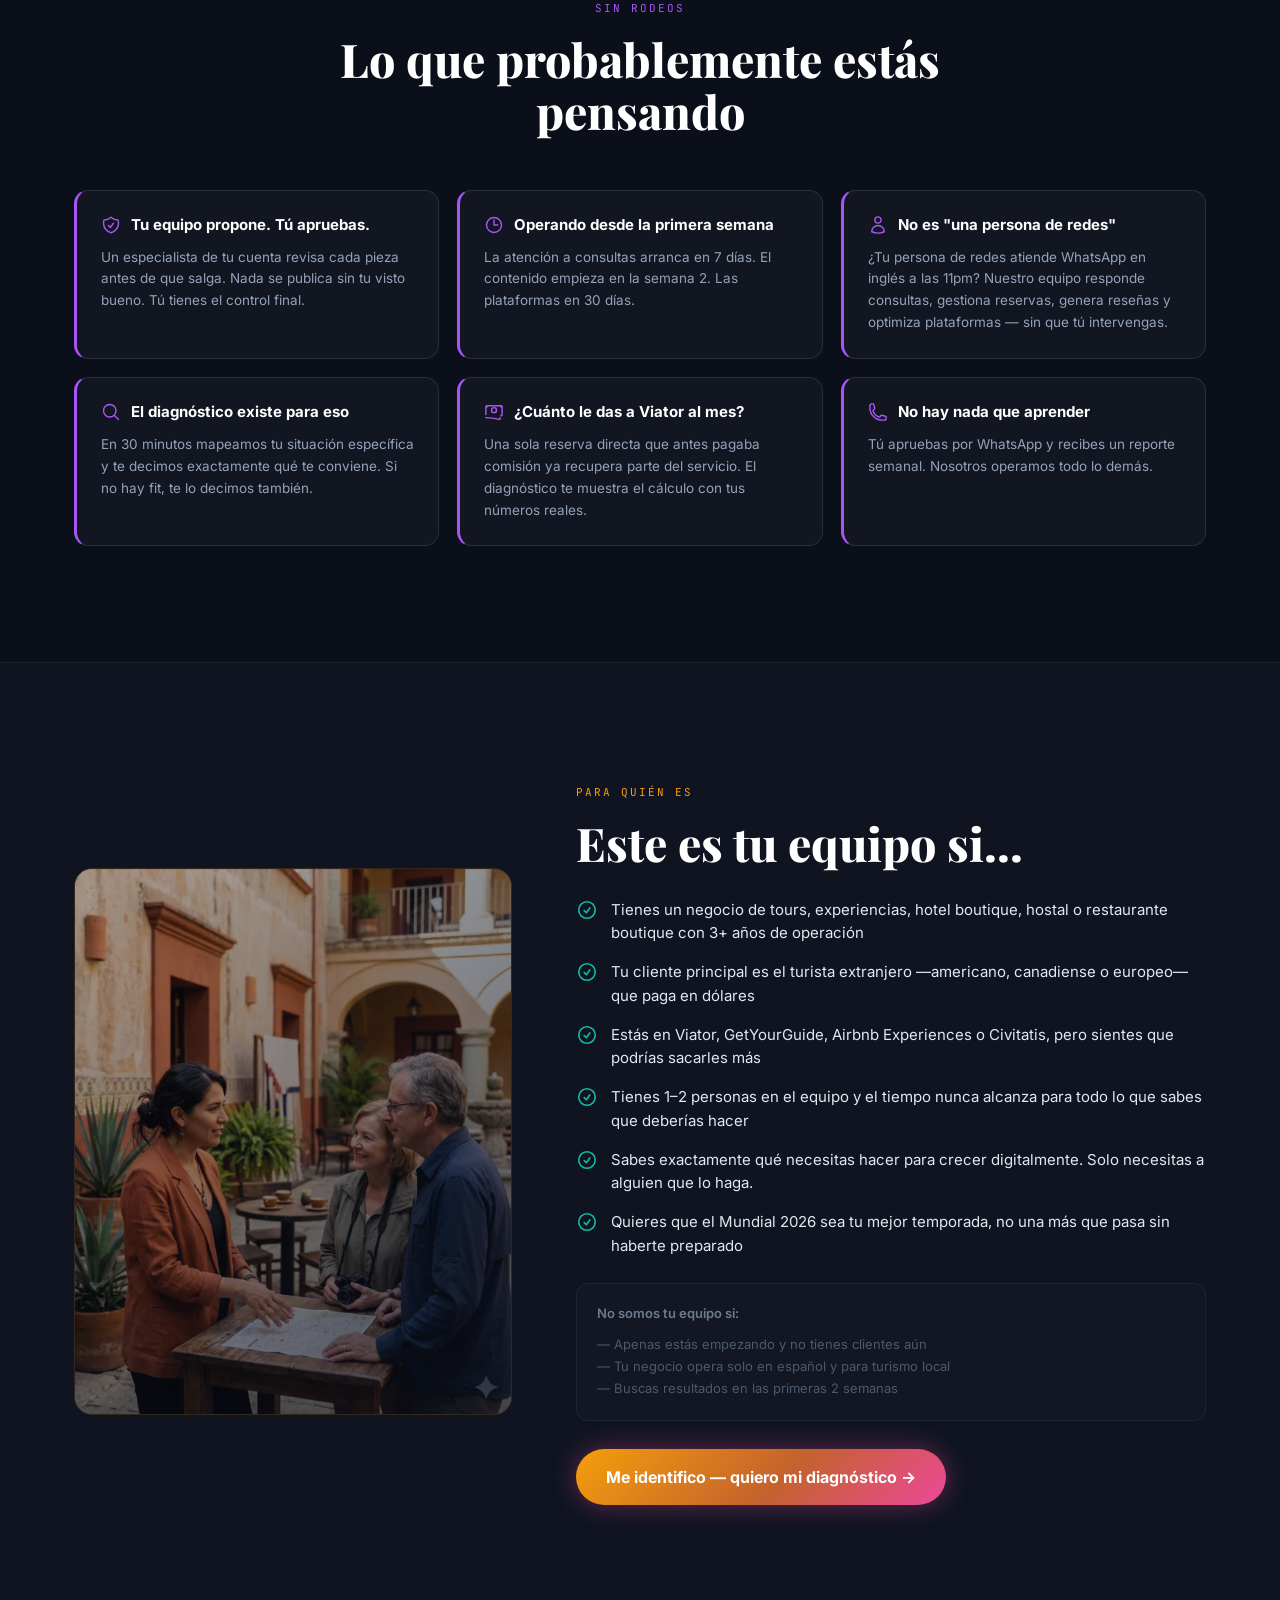
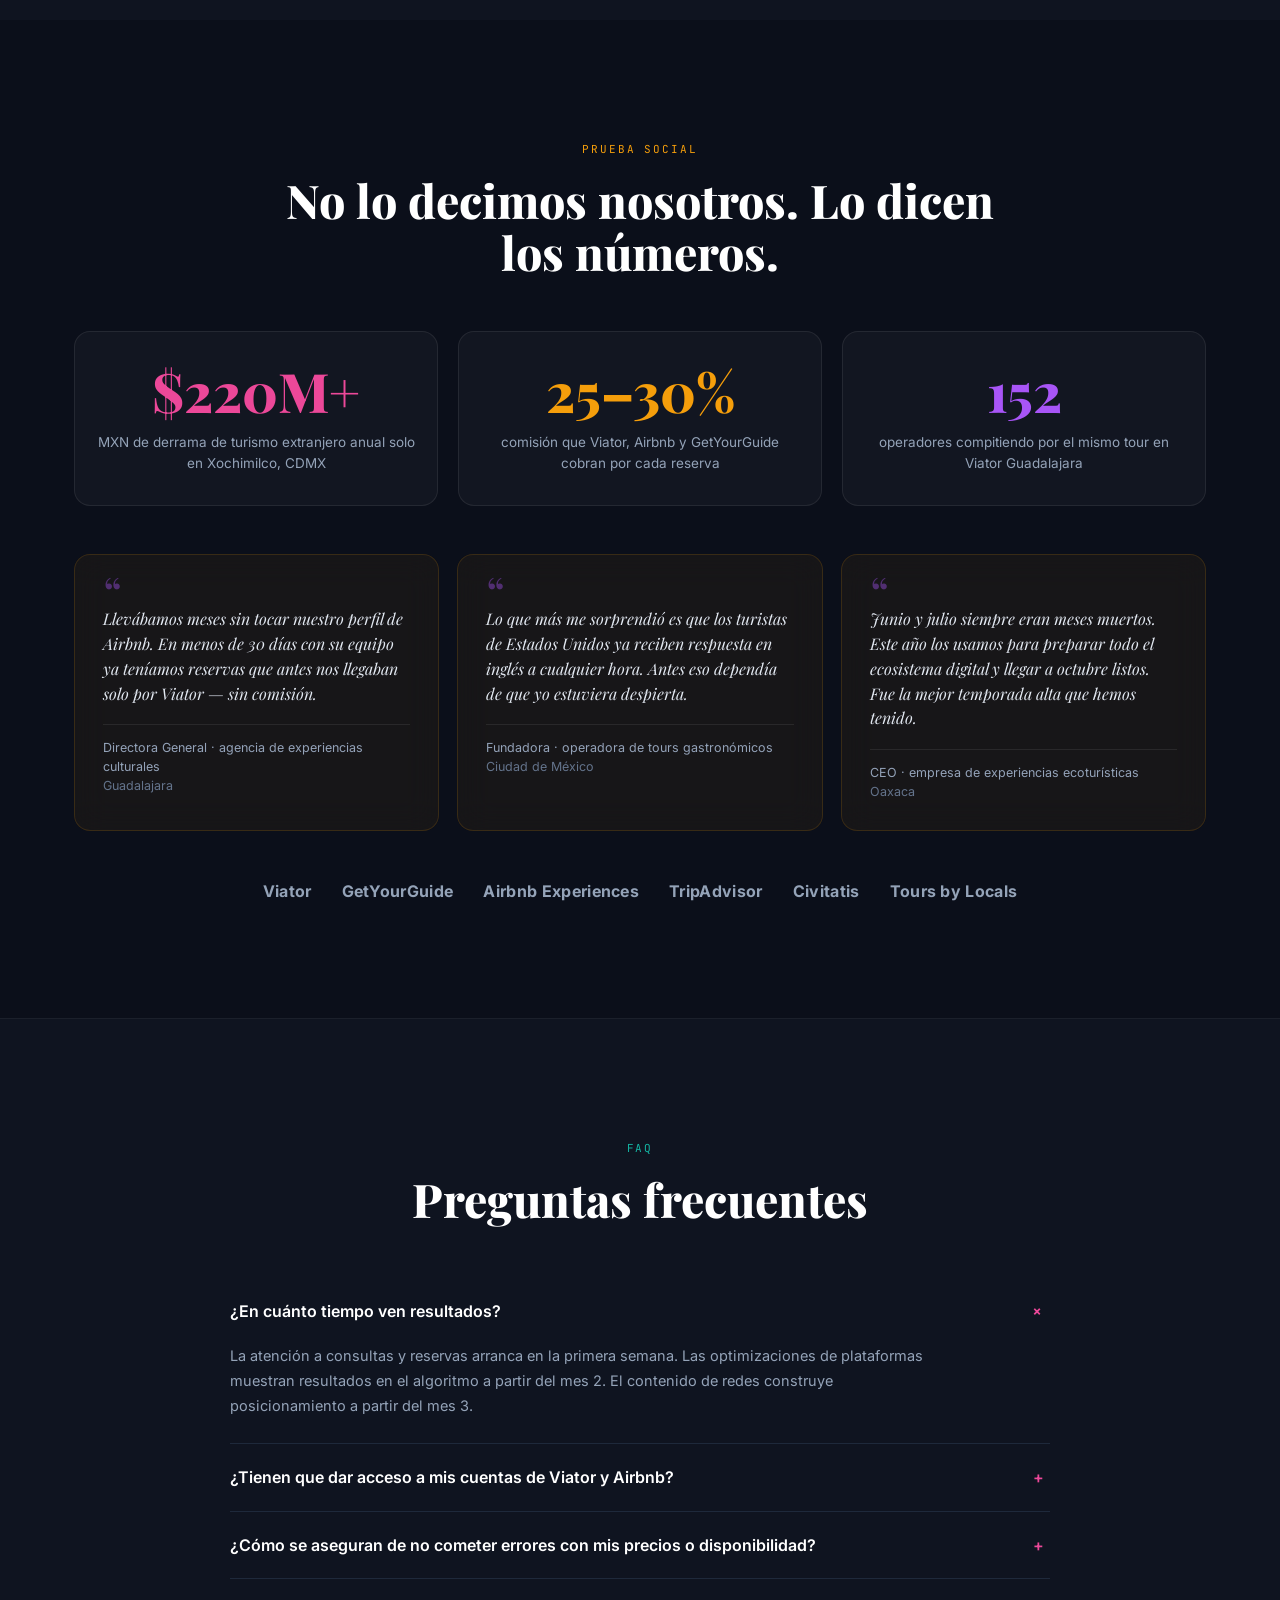
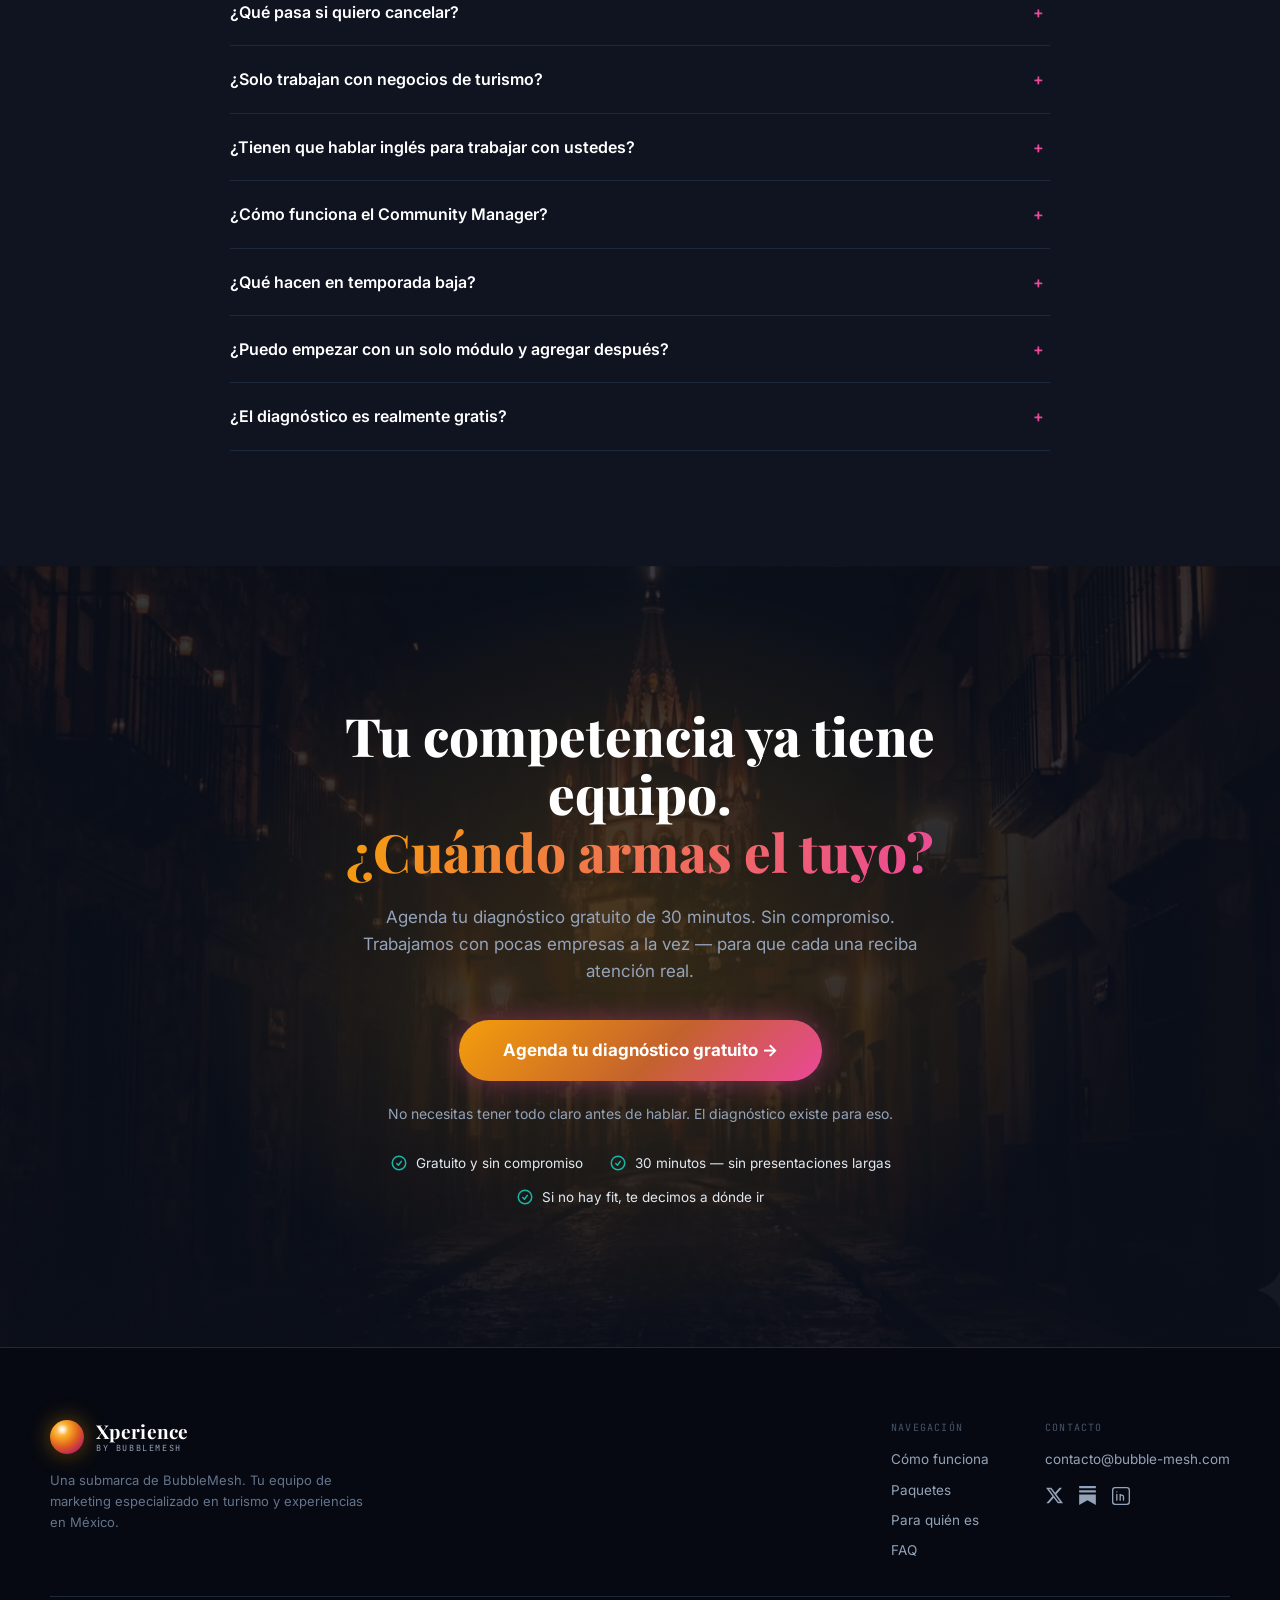
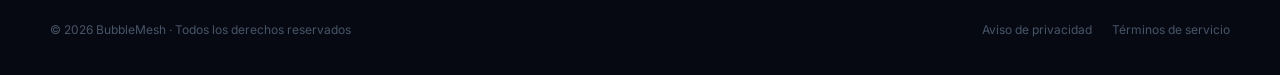
==== commit df83f83e: "Agregar botón flotante de WhatsApp (+52 55 3165 0560) con mensaje prellenado Co-Authored-By: Claude " ====
--- a/index.html
+++ b/index.html
@@ -512,6 +512,11 @@
   </div>
 </footer>
 
+<!-- ░░░░░ Botón flotante WhatsApp ░░░░░ -->
+<a class="wa-float" href="https://wa.me/525531650560?text=Hola%2C%20vi%20la%20p%C3%A1gina%20de%20BubbleMesh%20Xperience%20y%20quiero%20agendar%20mi%20diagn%C3%B3stico%20gratuito." target="_blank" rel="noopener" aria-label="Escríbenos por WhatsApp" data-cta="whatsapp">
+  <svg width="30" height="30" viewBox="0 0 24 24" fill="currentColor" aria-hidden="true"><path d="M.057 24l1.687-6.163a11.867 11.867 0 0 1-1.587-5.945C.16 5.335 5.495 0 12.05 0a11.817 11.817 0 0 1 8.413 3.488 11.824 11.824 0 0 1 3.48 8.414c-.003 6.557-5.338 11.892-11.893 11.892a11.9 11.9 0 0 1-5.688-1.448L.057 24zm6.597-3.807c1.676.995 3.276 1.591 5.392 1.592 5.448 0 9.886-4.434 9.889-9.885.002-5.462-4.415-9.89-9.881-9.892-5.452 0-9.887 4.434-9.889 9.884a9.86 9.86 0 0 0 1.51 5.26l-.999 3.648 3.978-1.042zm11.387-5.464c-.074-.124-.272-.198-.57-.347-.297-.149-1.758-.868-2.031-.967-.272-.099-.47-.149-.669.149-.198.297-.768.967-.941 1.165-.173.198-.347.223-.644.074-.297-.149-1.255-.462-2.39-1.475-.883-.788-1.48-1.761-1.653-2.059-.173-.297-.018-.458.13-.606.134-.133.297-.347.446-.521.151-.172.2-.296.3-.495.099-.198.05-.372-.025-.521-.075-.148-.669-1.611-.916-2.206-.242-.579-.487-.501-.669-.51l-.57-.01c-.198 0-.52.074-.792.372-.272.297-1.04 1.016-1.04 2.479 0 1.462 1.065 2.875 1.213 3.074.149.198 2.096 3.2 5.077 4.487.709.306 1.263.489 1.694.626.712.226 1.36.194 1.872.118.571-.085 1.758-.719 2.006-1.413.247-.694.247-1.289.173-1.413z"/></svg>
+</a>
+
 <script src="js/main.js" defer></script>
 </body>
 </html>
--- a/css/styles.css
+++ b/css/styles.css
@@ -699,6 +699,39 @@
 }
 .nav__backdrop.open { opacity: 1; pointer-events: auto; }
 
+/* ── Botón flotante WhatsApp ── */
+.wa-float {
+  position: fixed;
+  right: 22px;
+  bottom: 22px;
+  z-index: 80;
+  width: 58px;
+  height: 58px;
+  border-radius: 50%;
+  background: #25D366;
+  color: #fff;
+  display: flex;
+  align-items: center;
+  justify-content: center;
+  box-shadow: 0 6px 22px rgba(37, 211, 102, 0.45), 0 2px 8px rgba(0, 0, 0, 0.4);
+  transition: var(--transition);
+  animation: waPulse 2.6s ease-in-out infinite;
+}
+.wa-float:hover {
+  transform: translateY(-3px) scale(1.06);
+  box-shadow: 0 10px 30px rgba(37, 211, 102, 0.6), 0 2px 8px rgba(0, 0, 0, 0.4);
+}
+@keyframes waPulse {
+  0%, 100% { box-shadow: 0 6px 22px rgba(37, 211, 102, 0.45), 0 0 0 0 rgba(37, 211, 102, 0.5); }
+  50% { box-shadow: 0 6px 22px rgba(37, 211, 102, 0.45), 0 0 0 12px rgba(37, 211, 102, 0); }
+}
+@media (max-width: 560px) {
+  .wa-float { width: 54px; height: 54px; right: 16px; bottom: 16px; }
+}
+@media (prefers-reduced-motion: reduce) {
+  .wa-float { animation: none; }
+}
+
 /* Reveal on scroll */
 .reveal { opacity: 0; transform: translateY(24px); transition: opacity 0.6s ease, transform 0.6s ease; }
 .reveal.visible { opacity: 1; transform: none; }
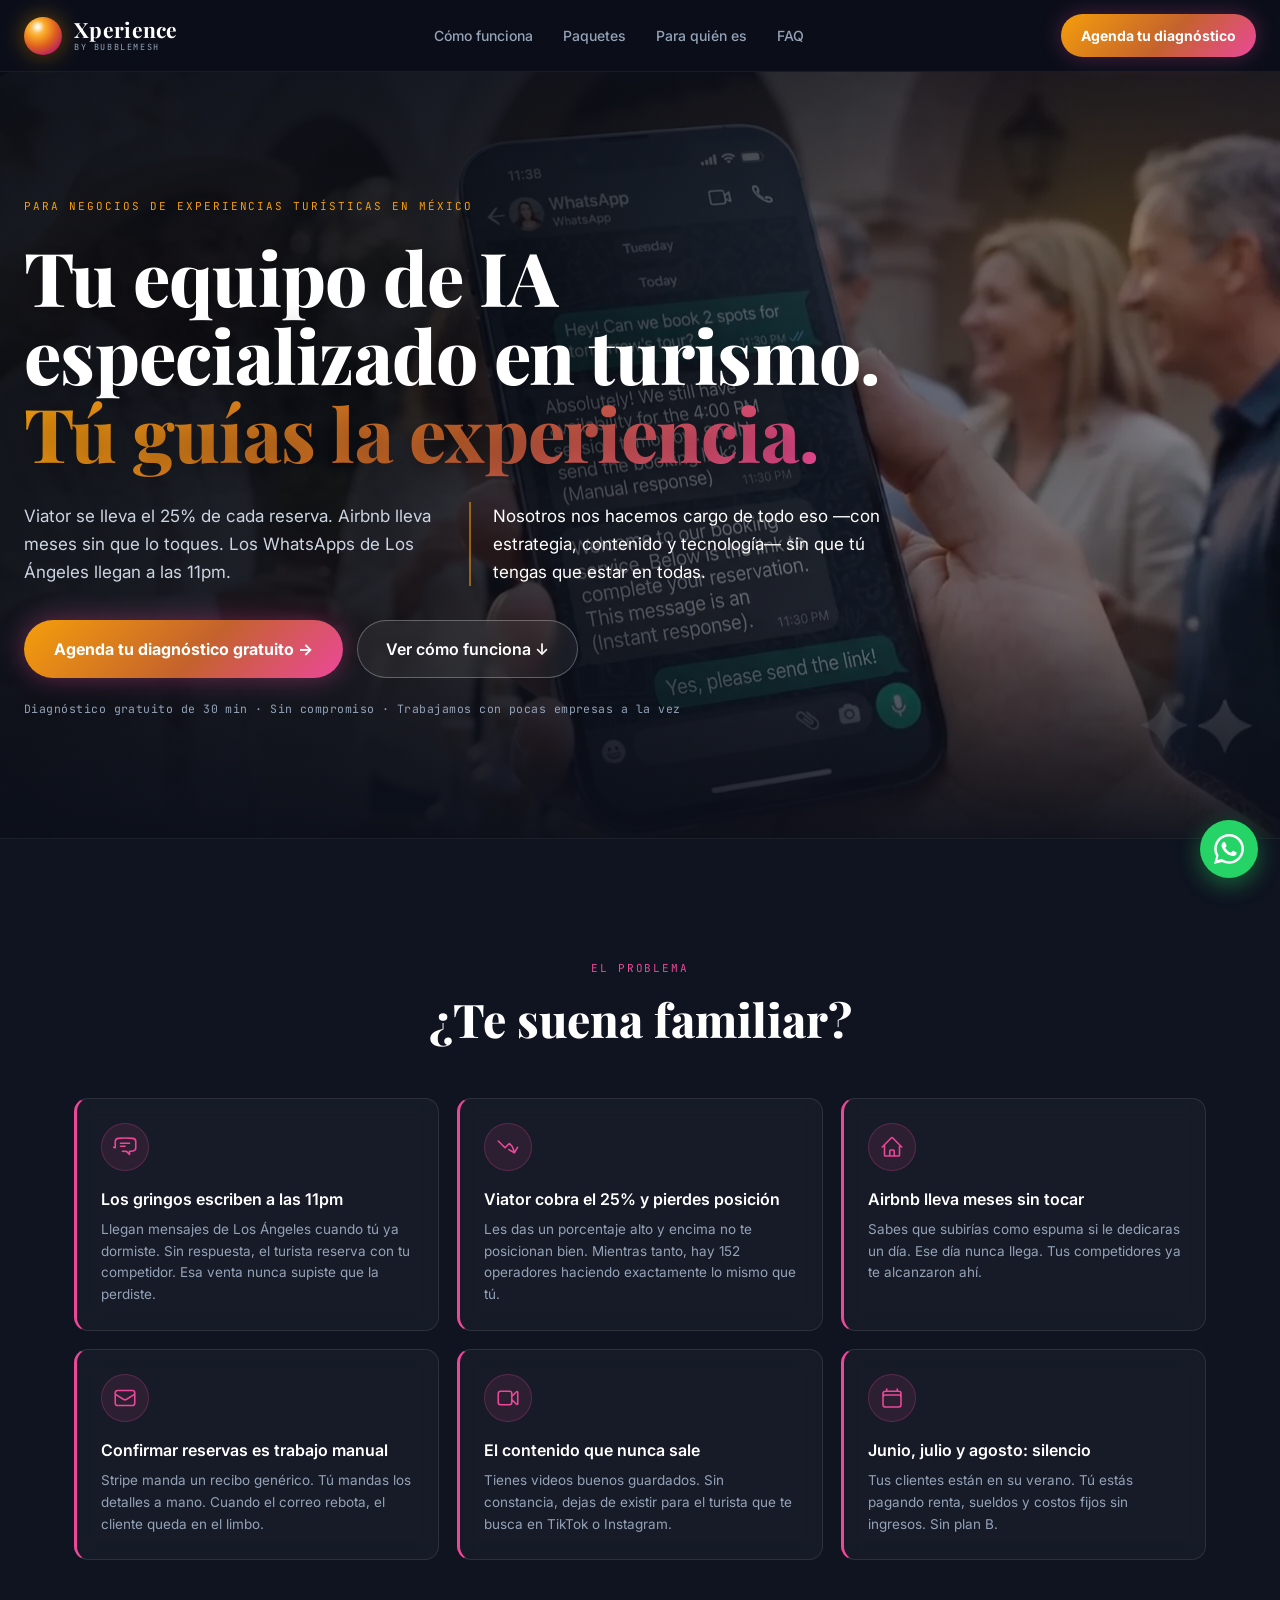
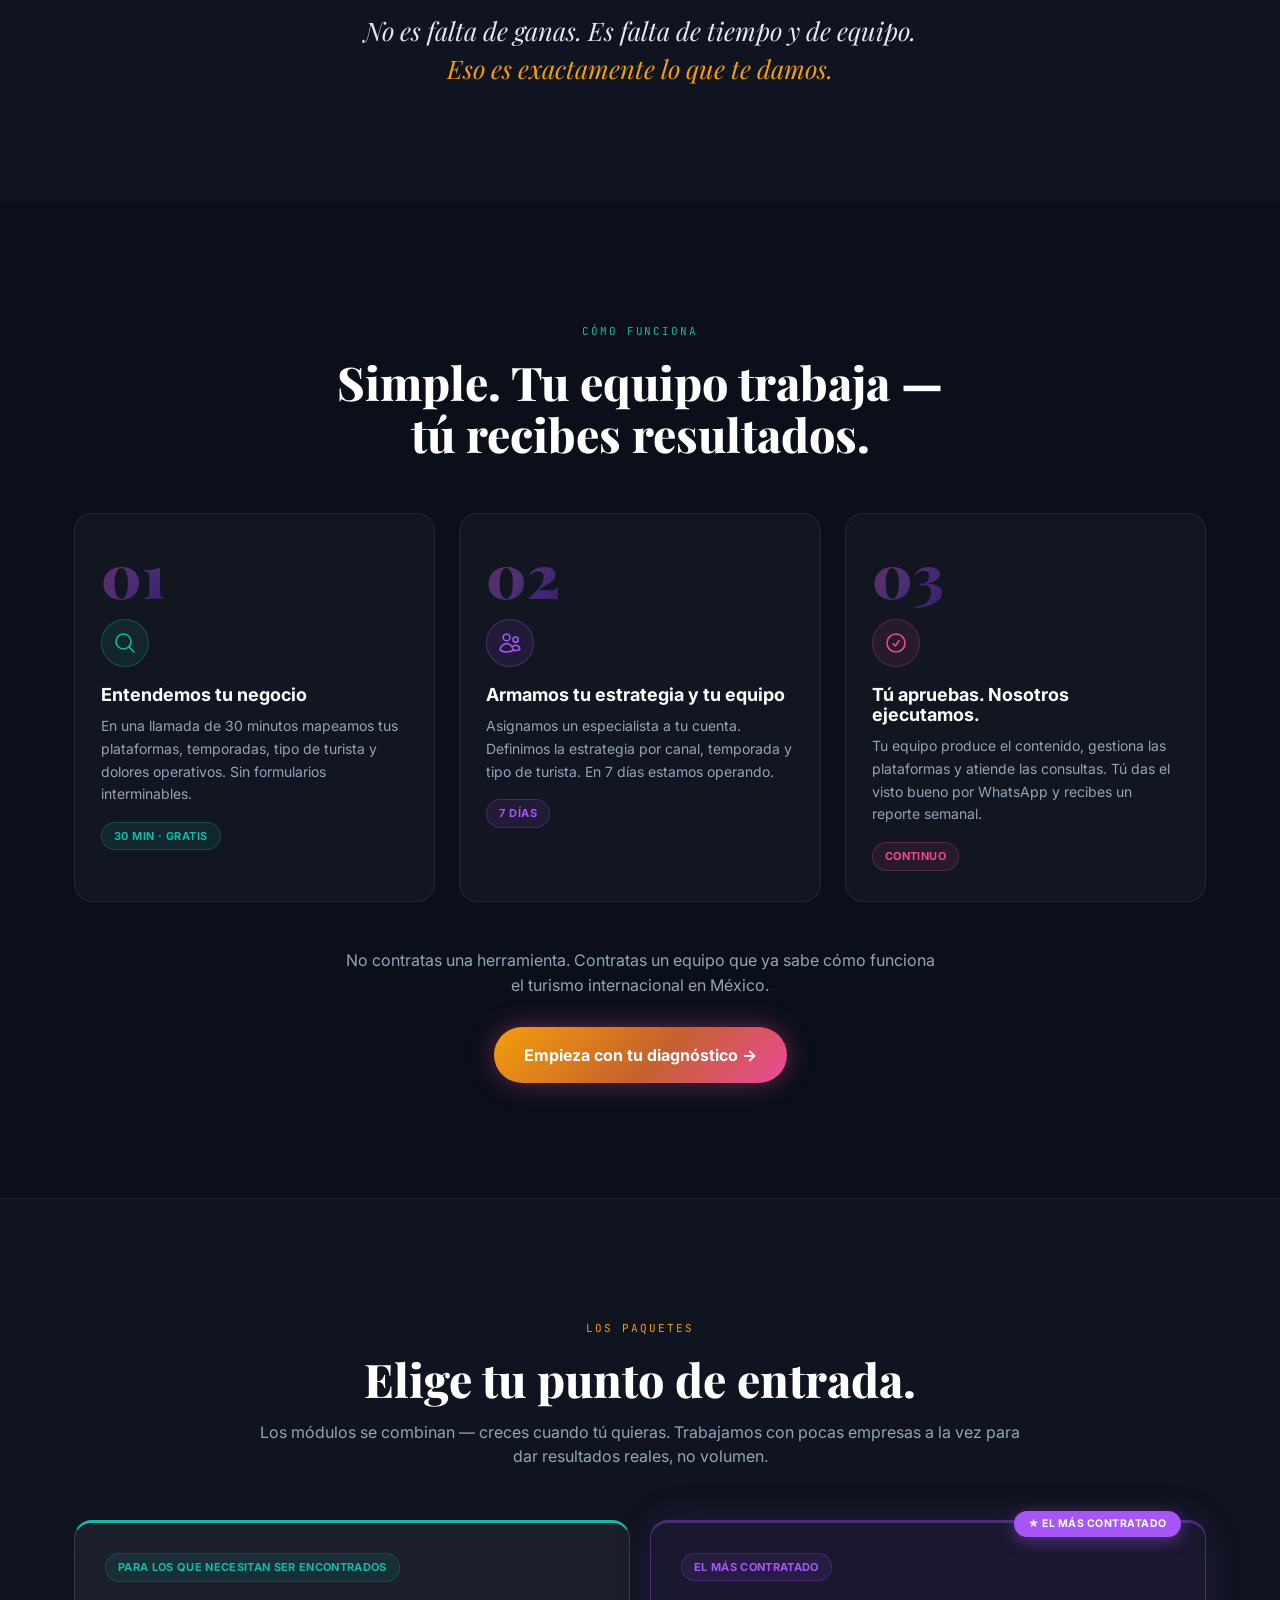
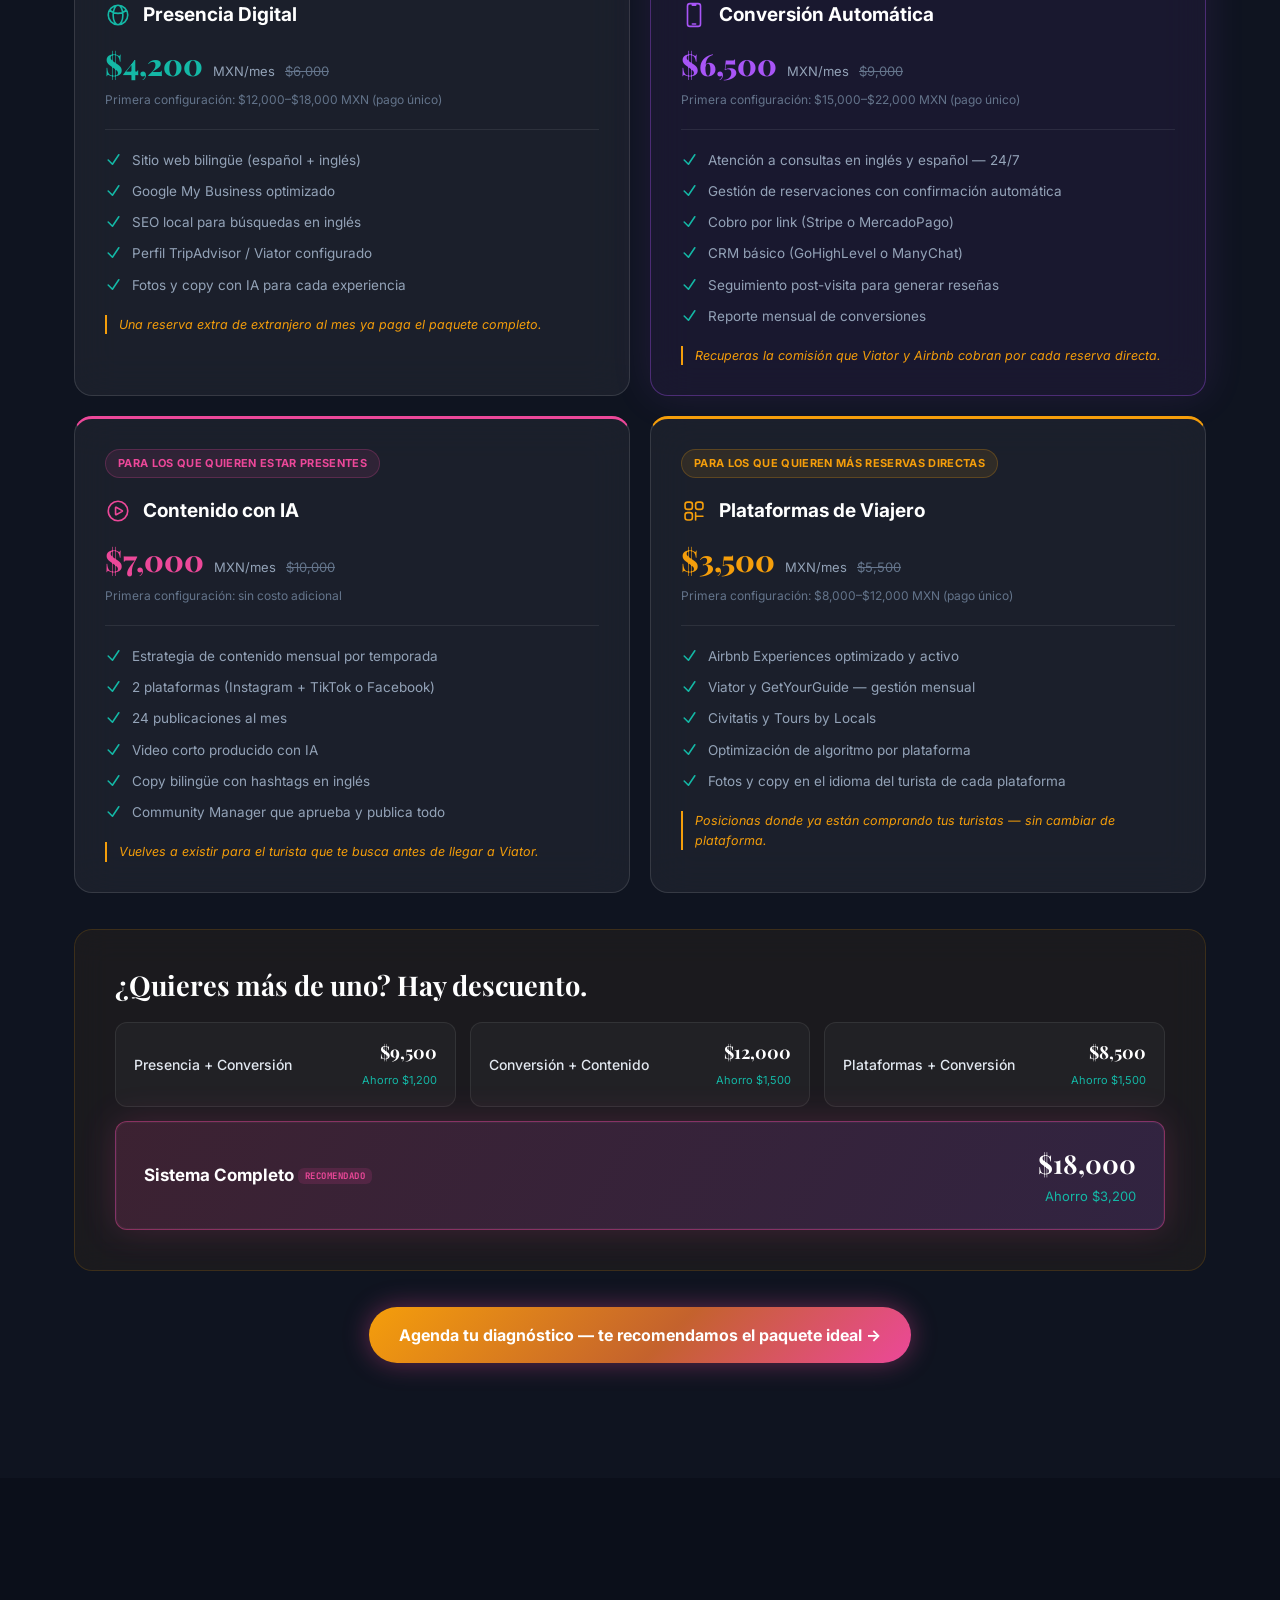
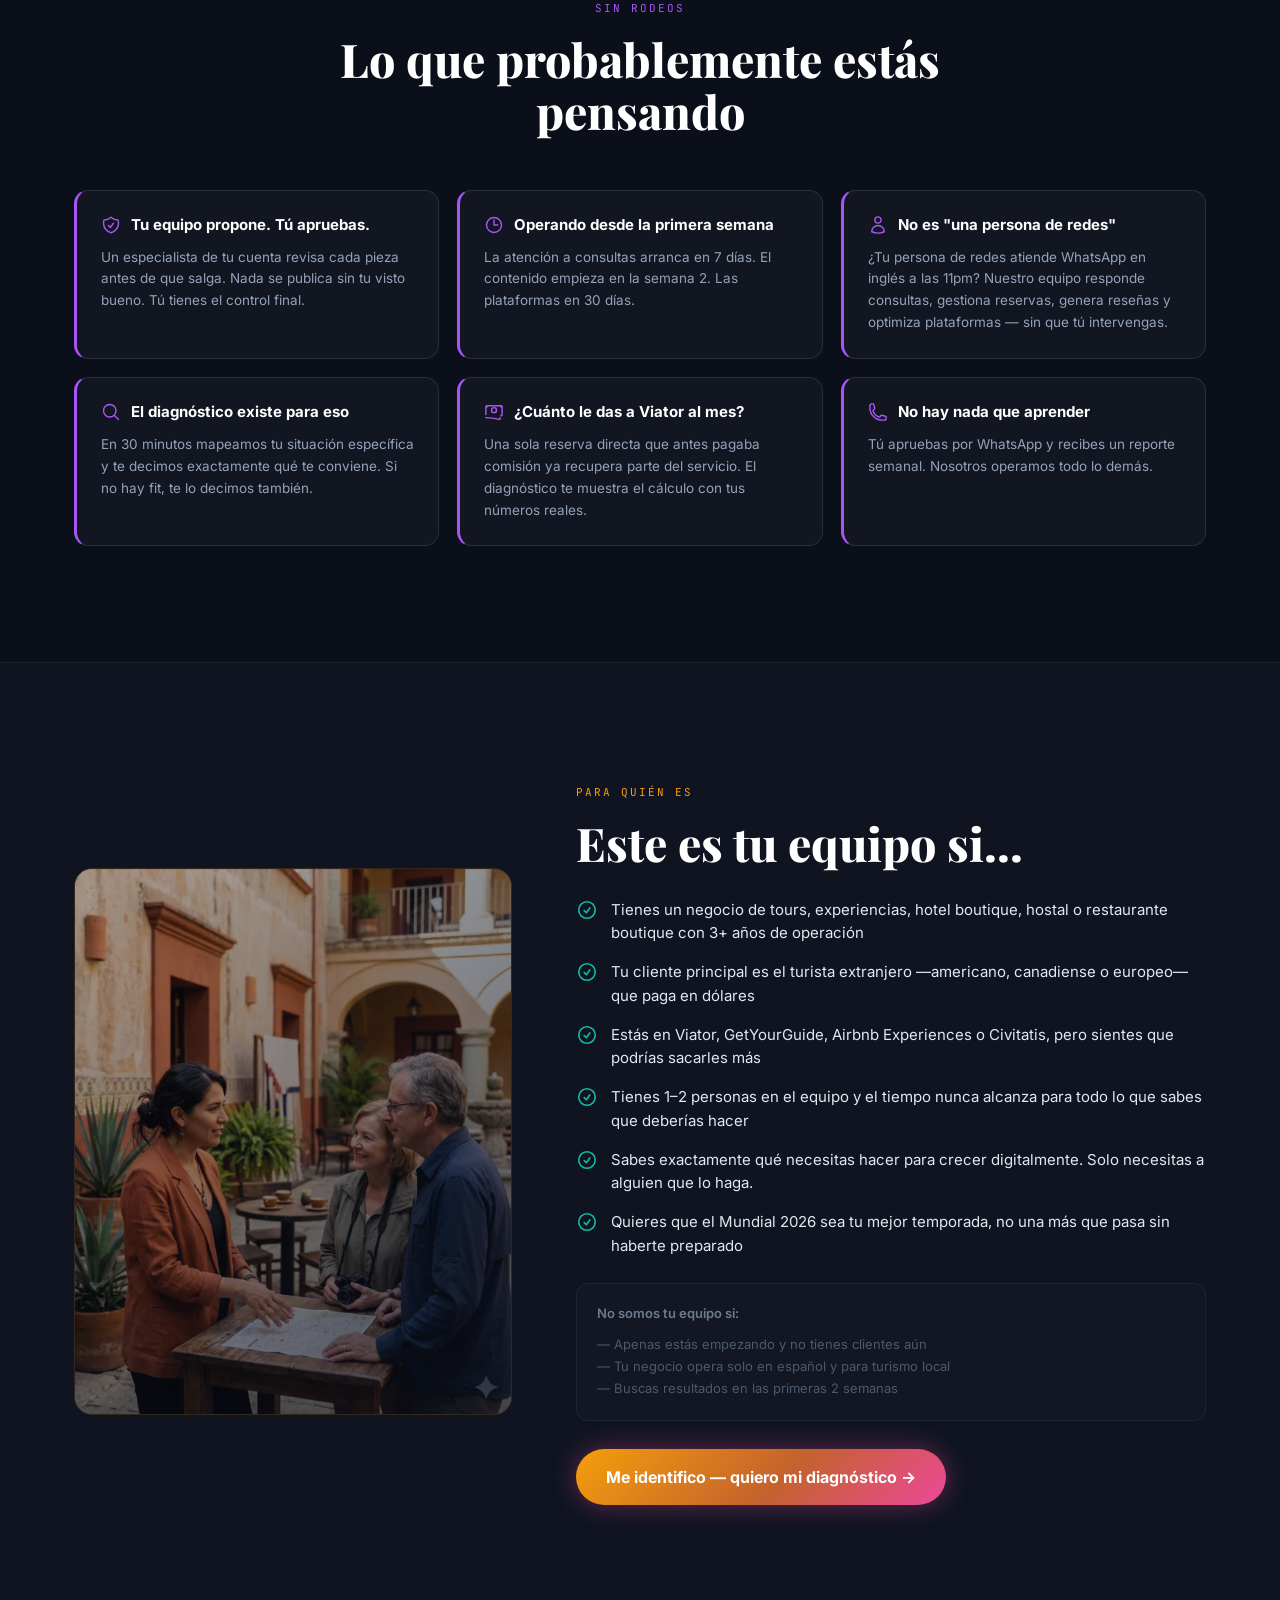
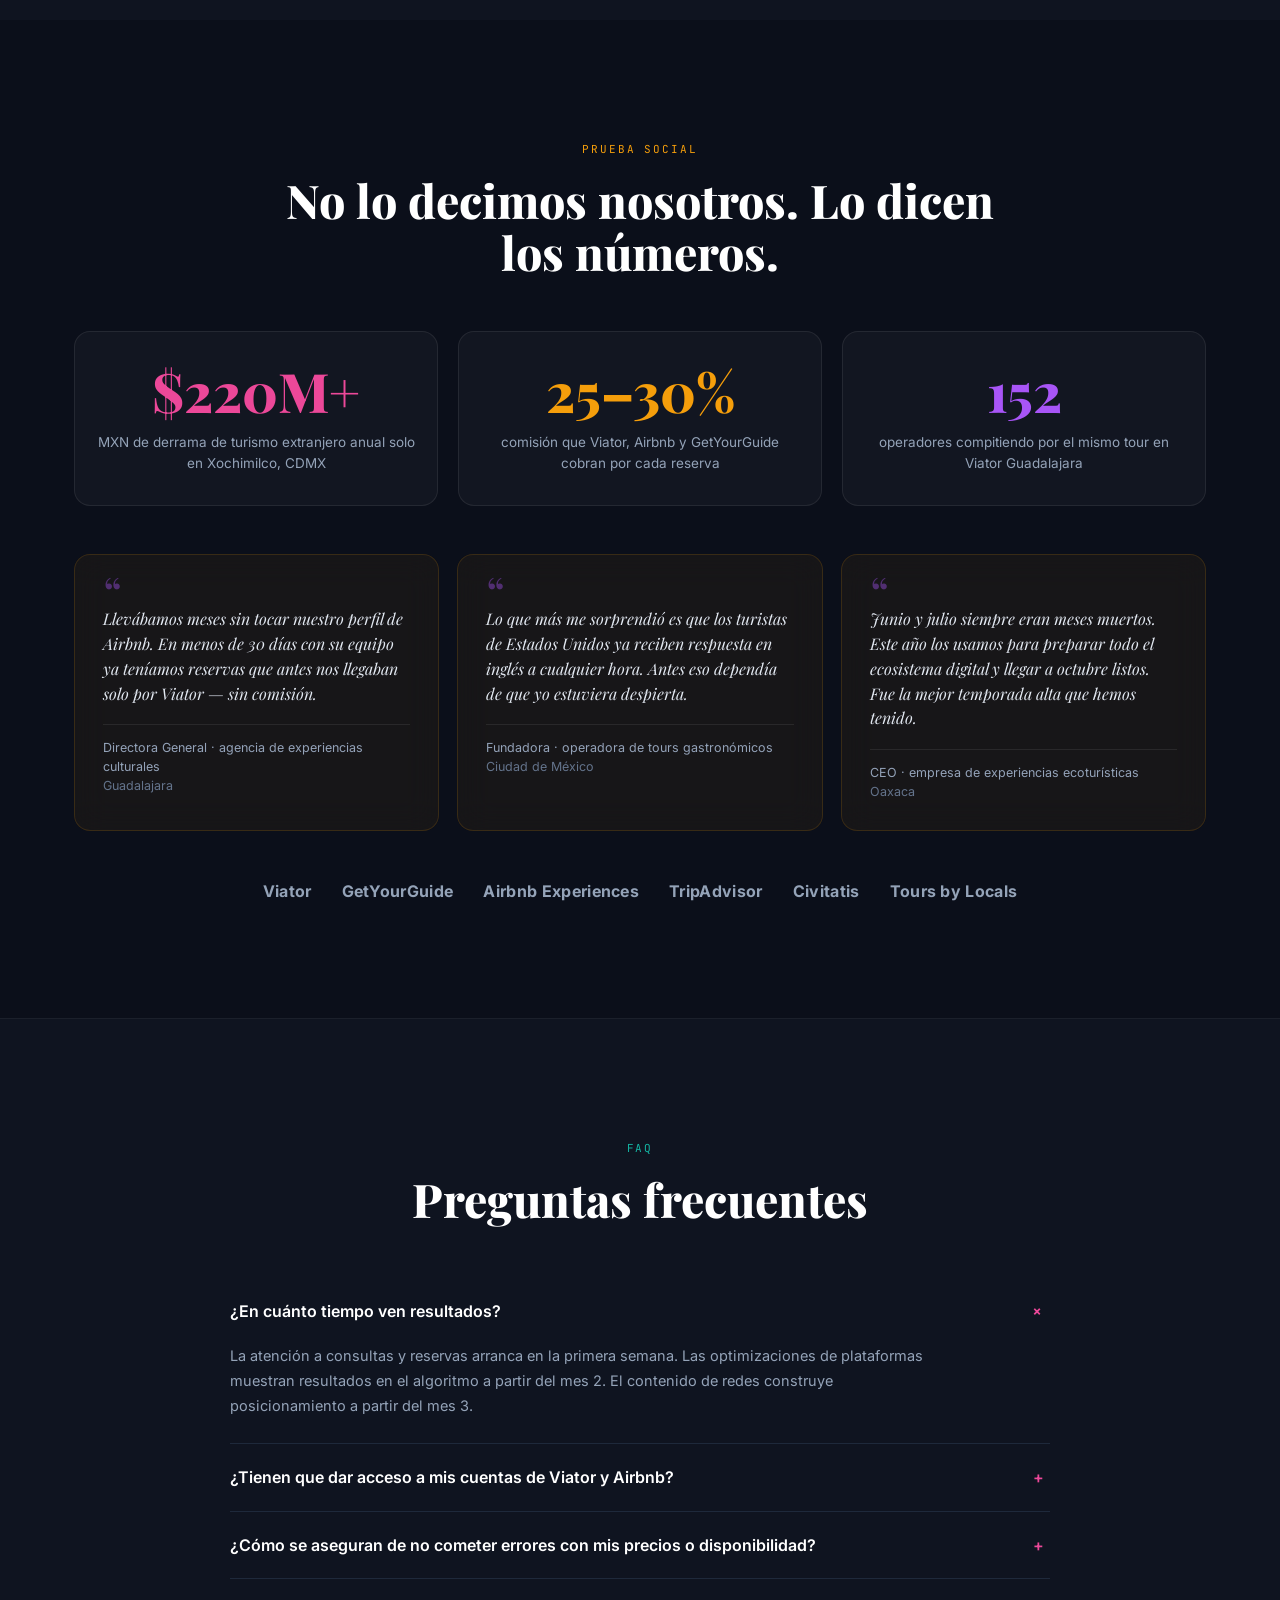
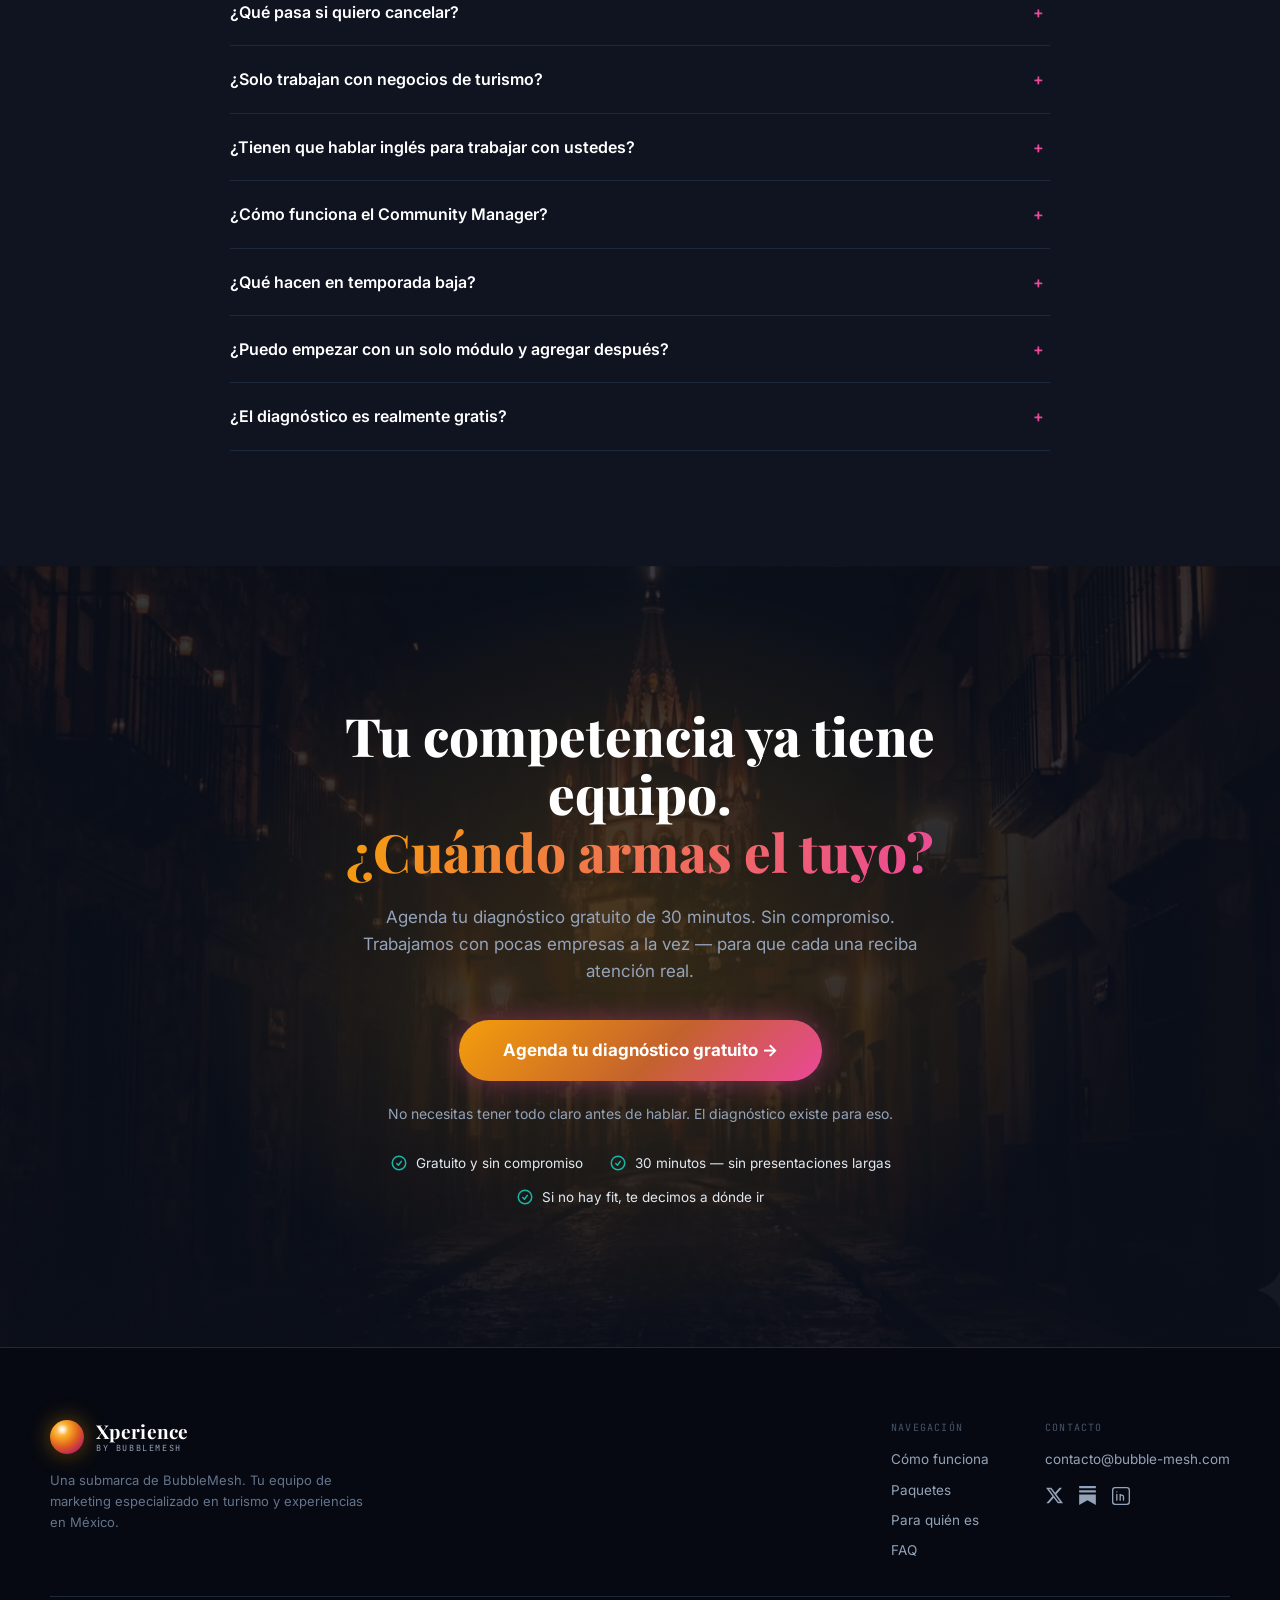
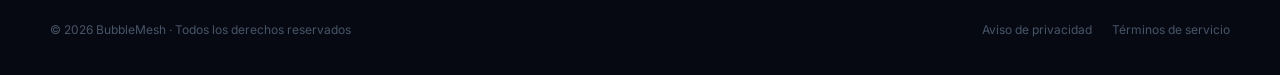
==== commit c8903a6c: "Hero: cambiar "equipo de marketing" por "equipo de IA" Co-Authored-By: Claude Opus 4.8 (1M context) " ====
--- a/index.html
+++ b/index.html
@@ -138,7 +138,7 @@
   <div class="hero__content">
     <div class="hero__inner">
       <span class="kicker">Para negocios de experiencias turísticas en México</span>
-      <h1>Tu equipo de marketing especializado en turismo. <span class="grad-text">Tú guías la experiencia.</span></h1>
+      <h1>Tu equipo de IA especializado en turismo. <span class="grad-text">Tú guías la experiencia.</span></h1>
       <div class="hero__sub">
         <p>Viator se lleva el 25% de cada reserva. Airbnb lleva meses sin que lo toques. Los WhatsApps de Los Ángeles llegan a las 11pm.</p>
         <p class="accent">Nosotros nos hacemos cargo de todo eso —con estrategia, contenido y tecnología— sin que tú tengas que estar en todas.</p>
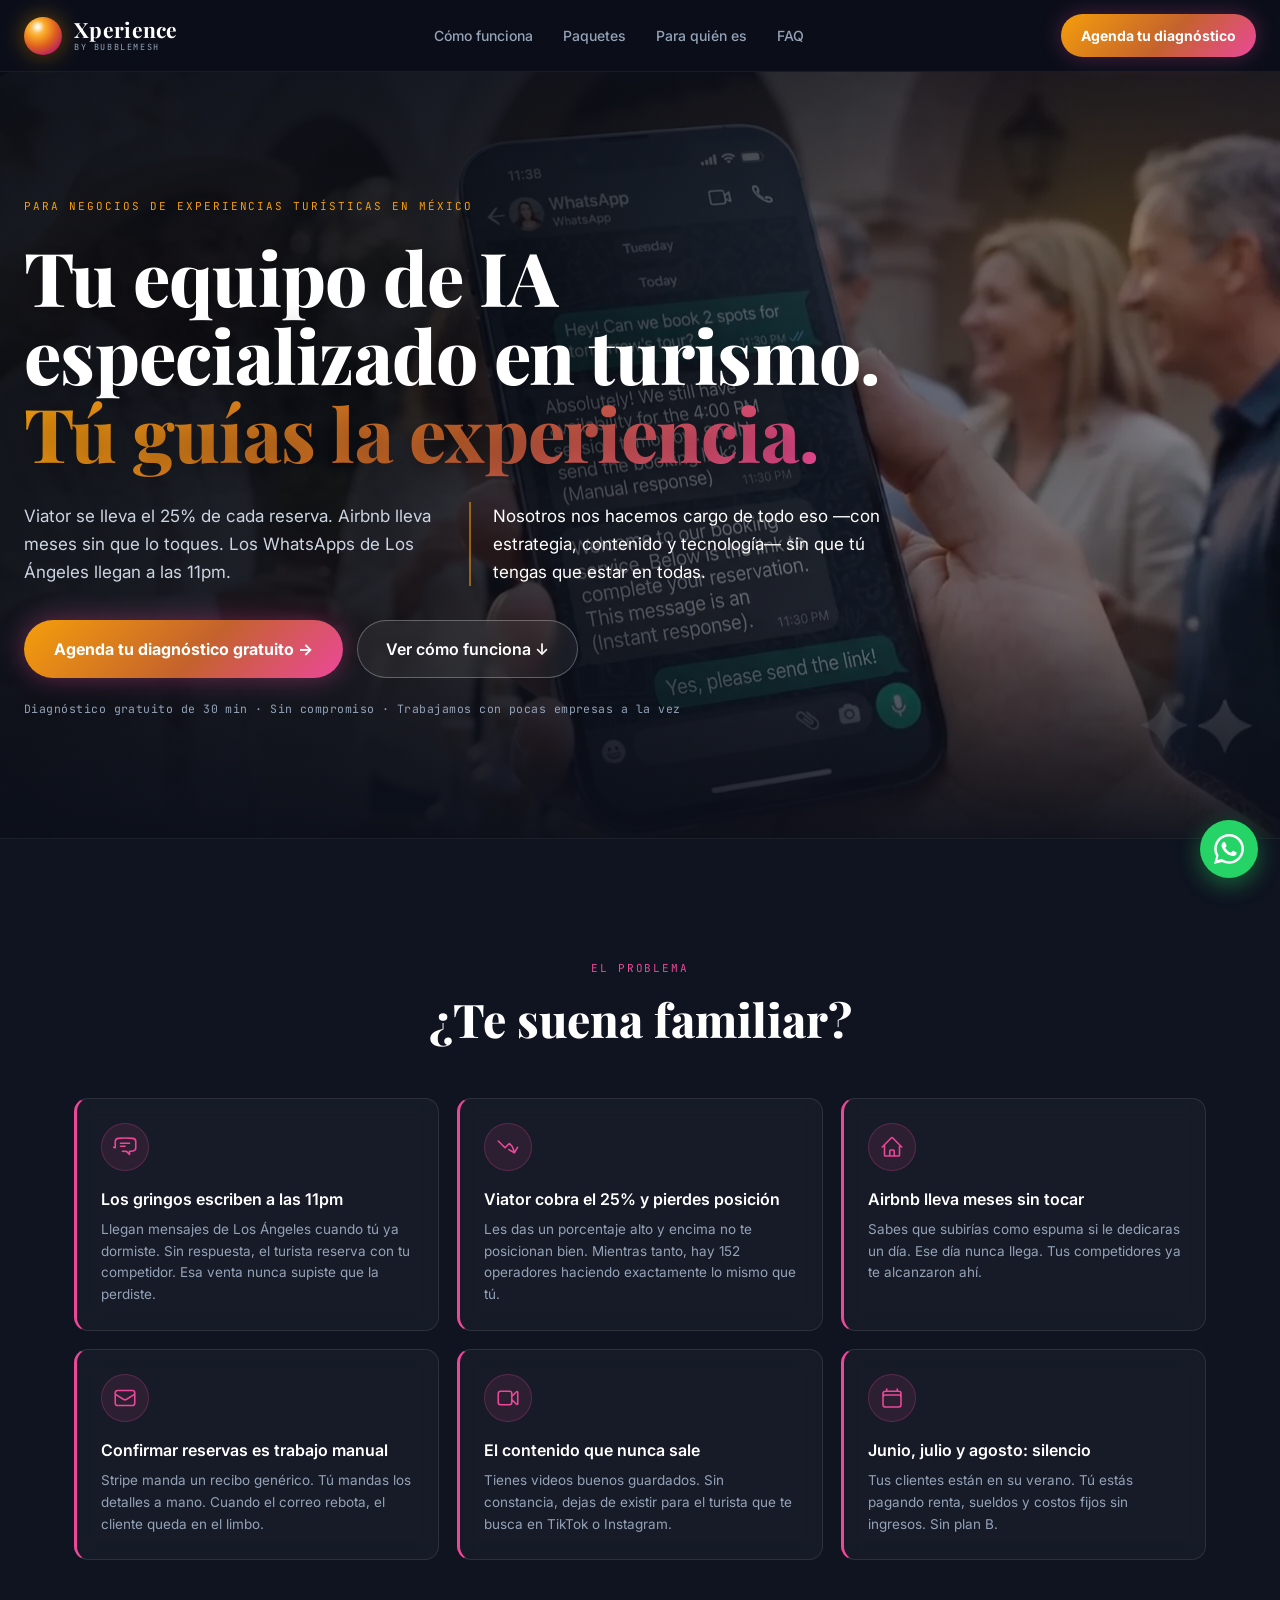
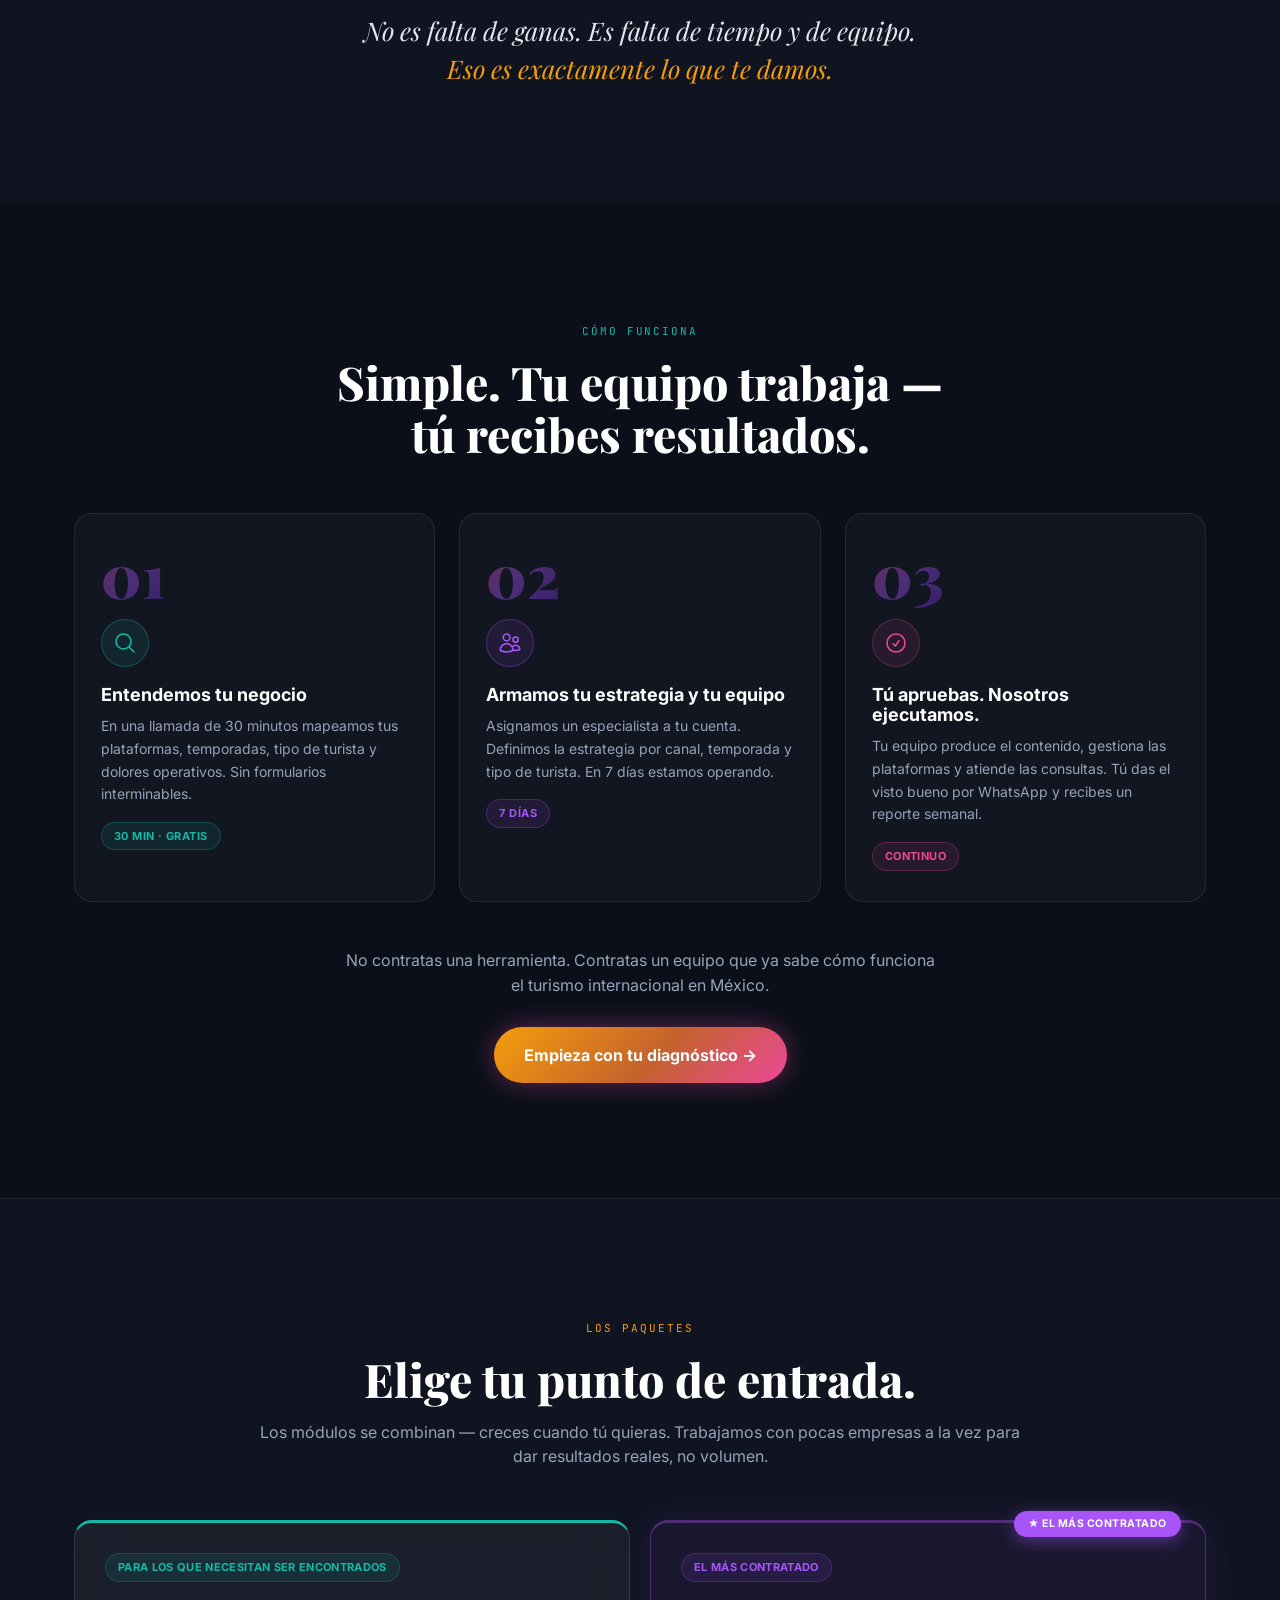
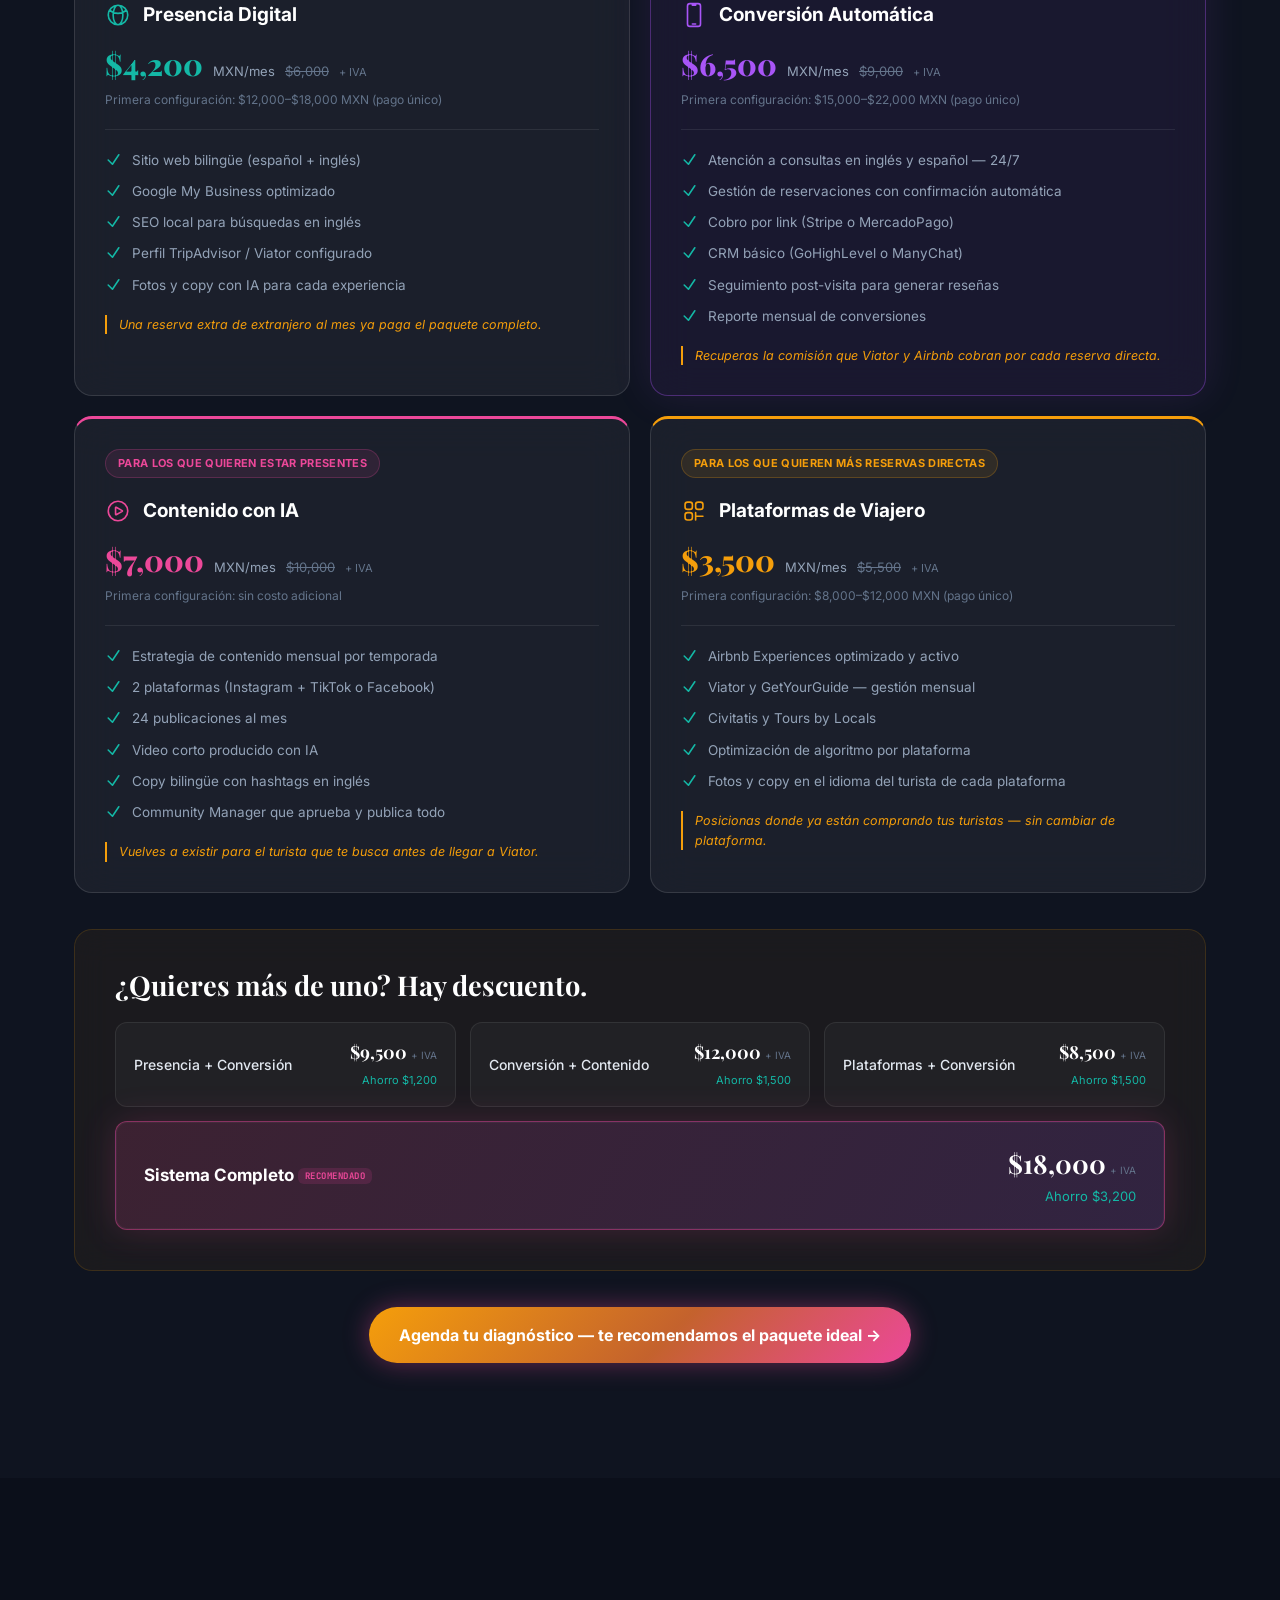
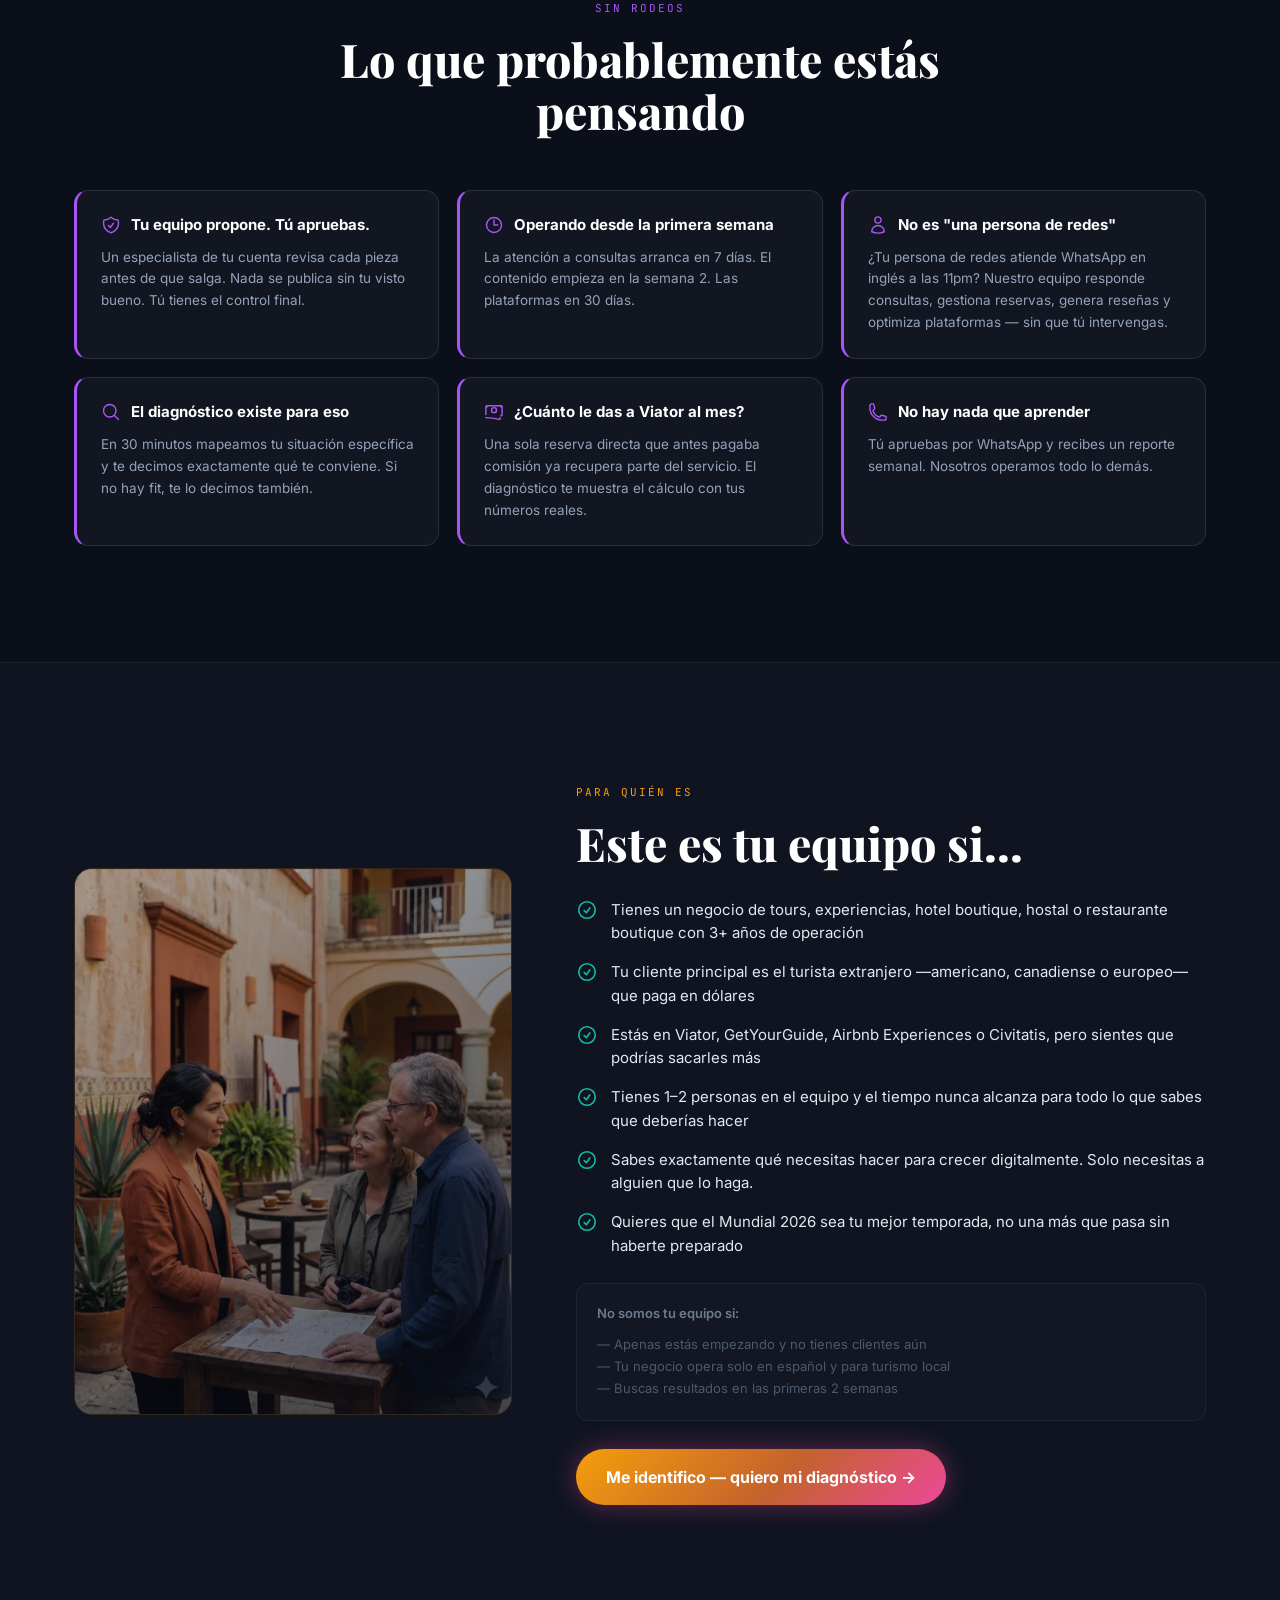
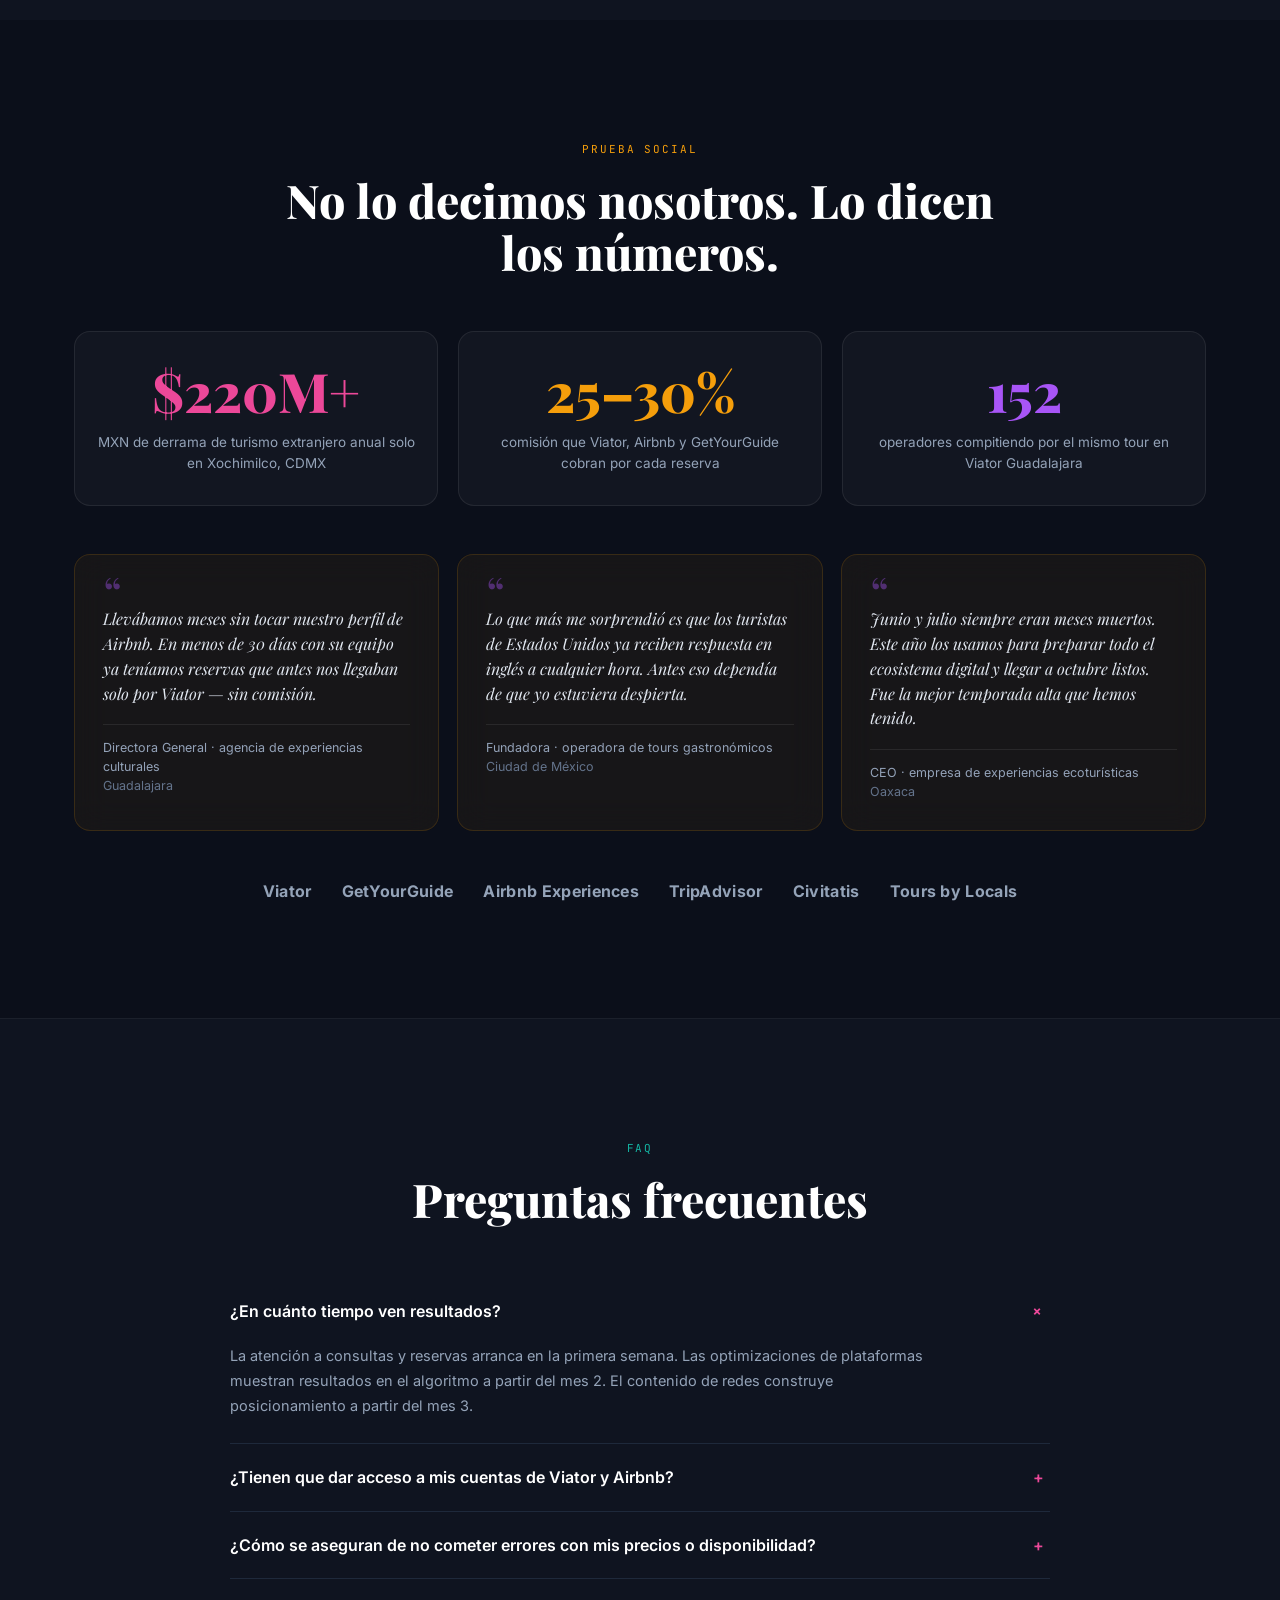
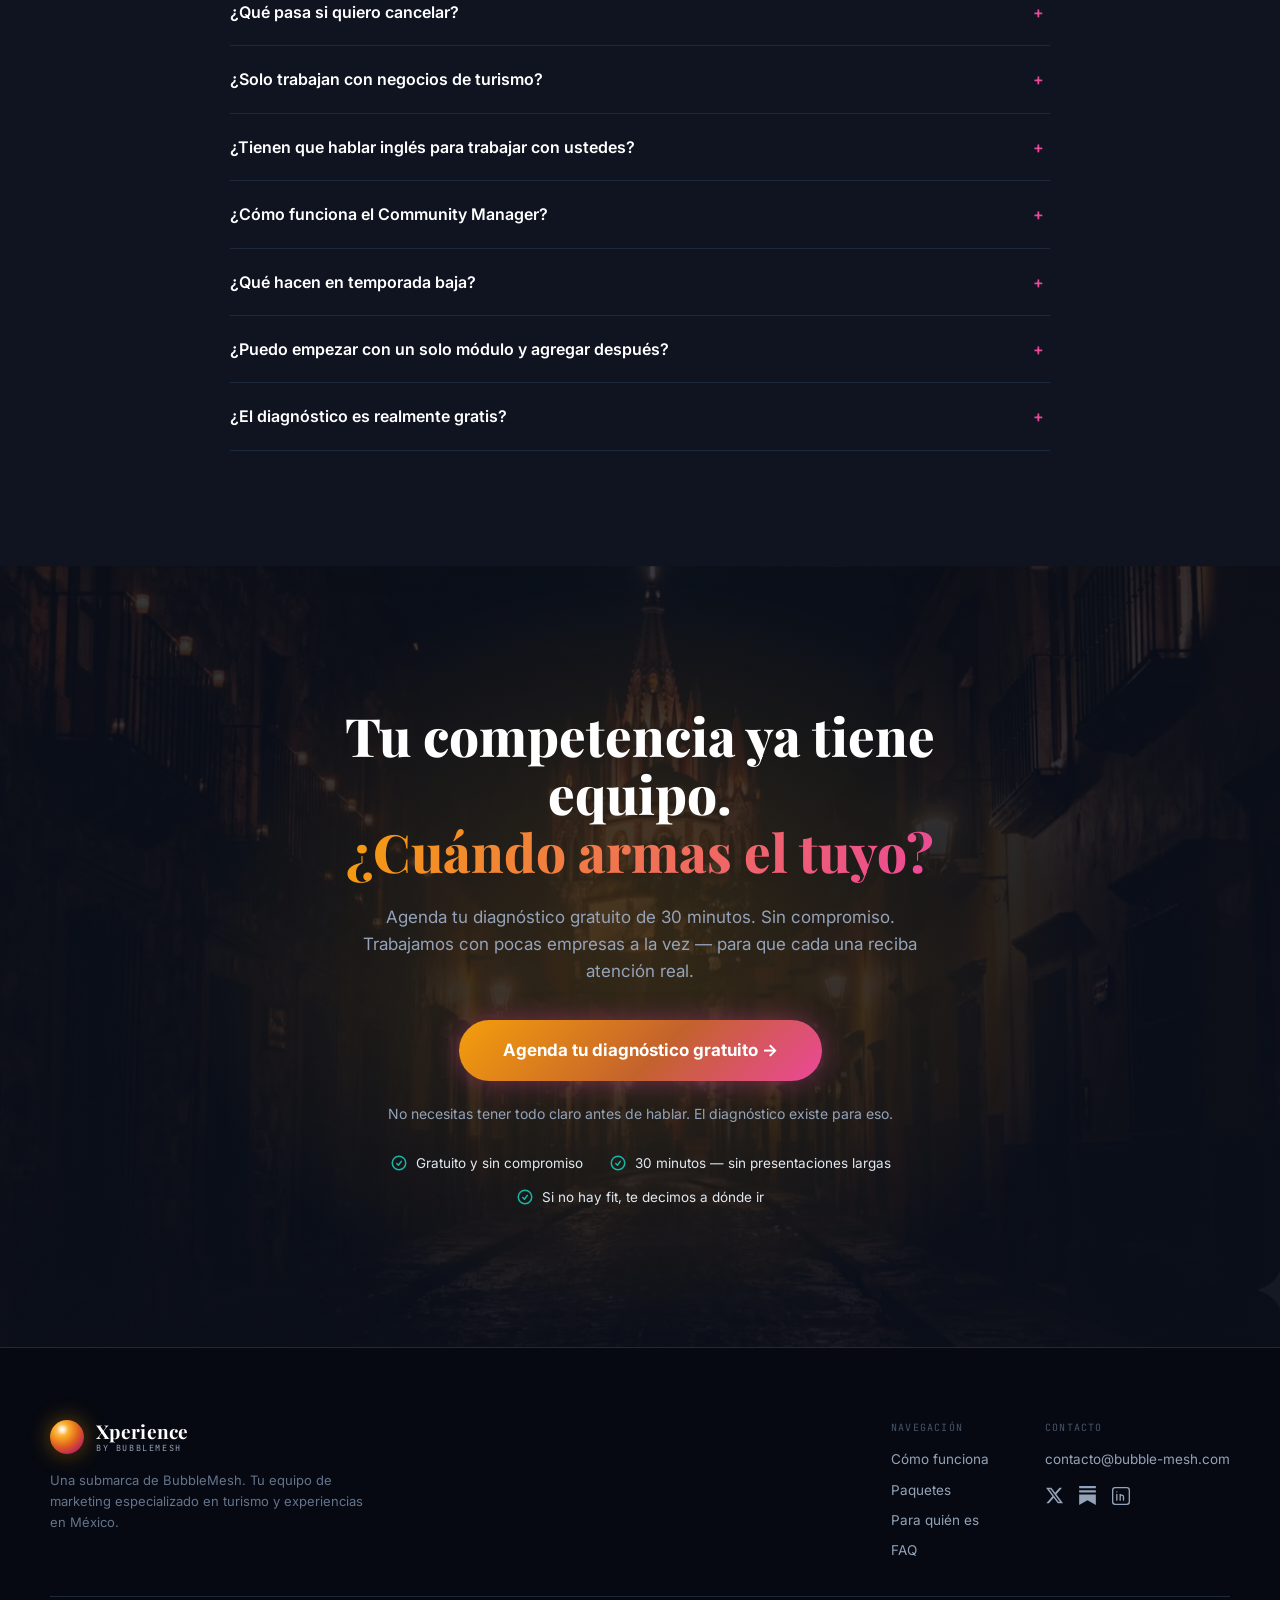
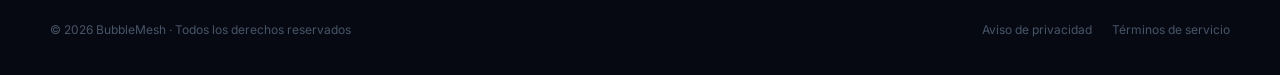
==== commit e33c656d: "Agrega +IVA junto a precios de paquetes y combos Co-Authored-By: Claude Opus 4.8 (1M context) <norep" ====
--- a/index.html
+++ b/index.html
@@ -106,7 +106,7 @@
       <a href="#para-quien">Para quién es</a>
       <a href="#faq">FAQ</a>
     </div>
-    <a href="https://calendly.com/eliasoscarfca/diagnostico-xperience" target="_blank" rel="noopener" class="nav-cta" data-cta="nav">Agenda tu diagnóstico</a>
+    <a href="https://calendar.google.com/calendar/u/0/appointments/AcZssZ1mmizXlv0znnmEOba53e4UvM7l3gF_JAj63CE=" target="_blank" rel="noopener" class="nav-cta" data-cta="nav">Agenda tu diagnóstico</a>
     <button class="nav__toggle" id="navToggle" aria-label="Abrir menú" aria-expanded="false" aria-controls="navDrawer">
       <svg width="24" height="24" viewBox="0 0 24 24" fill="none" stroke-width="2" stroke-linecap="round"><path d="M4 7h16M4 12h16M4 17h16"/></svg>
     </button>
@@ -123,7 +123,7 @@
   <a href="#paquetes">Paquetes</a>
   <a href="#para-quien">Para quién es</a>
   <a href="#faq">FAQ</a>
-  <a href="https://calendly.com/eliasoscarfca/diagnostico-xperience" target="_blank" rel="noopener" class="nav-cta" data-cta="drawer">Agenda tu diagnóstico</a>
+  <a href="https://calendar.google.com/calendar/u/0/appointments/AcZssZ1mmizXlv0znnmEOba53e4UvM7l3gF_JAj63CE=" target="_blank" rel="noopener" class="nav-cta" data-cta="drawer">Agenda tu diagnóstico</a>
 </aside>
 
 <!-- ░░░░░ HERO ░░░░░ -->
@@ -144,7 +144,7 @@
         <p class="accent">Nosotros nos hacemos cargo de todo eso —con estrategia, contenido y tecnología— sin que tú tengas que estar en todas.</p>
       </div>
       <div class="hero__actions">
-        <a href="https://calendly.com/eliasoscarfca/diagnostico-xperience" target="_blank" rel="noopener" class="btn btn--primary" data-cta="hero">Agenda tu diagnóstico gratuito&nbsp;→</a>
+        <a href="https://calendar.google.com/calendar/u/0/appointments/AcZssZ1mmizXlv0znnmEOba53e4UvM7l3gF_JAj63CE=" target="_blank" rel="noopener" class="btn btn--primary" data-cta="hero">Agenda tu diagnóstico gratuito&nbsp;→</a>
         <a href="#como-funciona" class="btn btn--ghost">Ver cómo funciona&nbsp;↓</a>
       </div>
       <p class="hero__trust">Diagnóstico gratuito de 30 min · Sin compromiso · Trabajamos con pocas empresas a la vez</p>
@@ -227,7 +227,7 @@
     </div>
     <p class="lead-center reveal">No contratas una herramienta. Contratas un equipo que ya sabe cómo funciona el turismo internacional en México.</p>
     <div class="cta-center reveal" style="margin-top:0">
-      <a href="https://calendly.com/eliasoscarfca/diagnostico-xperience" target="_blank" rel="noopener" class="btn btn--primary" data-cta="como-funciona">Empieza con tu diagnóstico&nbsp;→</a>
+      <a href="https://calendar.google.com/calendar/u/0/appointments/AcZssZ1mmizXlv0znnmEOba53e4UvM7l3gF_JAj63CE=" target="_blank" rel="noopener" class="btn btn--primary" data-cta="como-funciona">Empieza con tu diagnóstico&nbsp;→</a>
     </div>
   </div>
 </section>
@@ -248,7 +248,7 @@
           <svg width="26" height="26" viewBox="0 0 24 24" fill="none" stroke="#14B8A6" stroke-width="1.5" stroke-linecap="round" stroke-linejoin="round" aria-hidden="true"><path d="M12 21a9 9 0 1 0 0-18 9 9 0 0 0 0 18Zm0 0c2.485 0 4.5-4.03 4.5-9S14.485 3 12 3m0 18c-2.485 0-4.5-4.03-4.5-9S9.515 3 12 3m-8.716 9.747A8.96 8.96 0 0 0 3 12c0-1.605.42-3.113 1.157-4.418m15.686 0A11.95 11.95 0 0 1 12 10.5c-2.998 0-5.74-1.1-7.843-2.918"/></svg>
           <h3>Presencia Digital</h3>
         </div>
-        <div class="pkg__price"><span class="amount">$4,200</span><span class="per">MXN/mes</span><span class="old">$6,000</span></div>
+        <div class="pkg__price"><span class="amount">$4,200</span><span class="per">MXN/mes</span><span class="old">$6,000</span><span class="tax">+ IVA</span></div>
         <p class="pkg__setup">Primera configuración: $12,000–$18,000 MXN (pago único)</p>
         <div class="pkg__rule"></div>
         <ul class="checklist">
@@ -268,7 +268,7 @@
           <svg width="26" height="26" viewBox="0 0 24 24" fill="none" stroke="#A855F7" stroke-width="1.5" stroke-linecap="round" stroke-linejoin="round" aria-hidden="true"><path d="M10.5 1.5H8.25A2.25 2.25 0 0 0 6 3.75v16.5a2.25 2.25 0 0 0 2.25 2.25h7.5A2.25 2.25 0 0 0 18 20.25V3.75a2.25 2.25 0 0 0-2.25-2.25H13.5m-3 0V3h3V1.5m-3 0h3m-3 18.75h3"/></svg>
           <h3>Conversión Automática</h3>
         </div>
-        <div class="pkg__price"><span class="amount">$6,500</span><span class="per">MXN/mes</span><span class="old">$9,000</span></div>
+        <div class="pkg__price"><span class="amount">$6,500</span><span class="per">MXN/mes</span><span class="old">$9,000</span><span class="tax">+ IVA</span></div>
         <p class="pkg__setup">Primera configuración: $15,000–$22,000 MXN (pago único)</p>
         <div class="pkg__rule"></div>
         <ul class="checklist">
@@ -288,7 +288,7 @@
           <svg width="26" height="26" viewBox="0 0 24 24" fill="none" stroke="#EC4899" stroke-width="1.5" stroke-linecap="round" stroke-linejoin="round" aria-hidden="true"><path d="M21 12a9 9 0 1 1-18 0 9 9 0 0 1 18 0Z"/><path d="M15.91 11.672a.375.375 0 0 1 0 .656l-5.603 3.113a.375.375 0 0 1-.557-.328V8.887c0-.286.307-.466.557-.327l5.603 3.112Z"/></svg>
           <h3>Contenido con IA</h3>
         </div>
-        <div class="pkg__price"><span class="amount">$7,000</span><span class="per">MXN/mes</span><span class="old">$10,000</span></div>
+        <div class="pkg__price"><span class="amount">$7,000</span><span class="per">MXN/mes</span><span class="old">$10,000</span><span class="tax">+ IVA</span></div>
         <p class="pkg__setup">Primera configuración: sin costo adicional</p>
         <div class="pkg__rule"></div>
         <ul class="checklist">
@@ -308,7 +308,7 @@
           <svg width="26" height="26" viewBox="0 0 24 24" fill="none" stroke="#F59E0B" stroke-width="1.5" stroke-linecap="round" stroke-linejoin="round" aria-hidden="true"><path d="M13.5 16.875h6.75m-6.75 0V13.5m0 3.375v3.375M6 10.5h2.25a2.25 2.25 0 0 0 2.25-2.25V6a2.25 2.25 0 0 0-2.25-2.25H6A2.25 2.25 0 0 0 3.75 6v2.25A2.25 2.25 0 0 0 6 10.5Zm0 9.75h2.25A2.25 2.25 0 0 0 10.5 18v-2.25a2.25 2.25 0 0 0-2.25-2.25H6a2.25 2.25 0 0 0-2.25 2.25V18A2.25 2.25 0 0 0 6 20.25Zm9.75-9.75H18a2.25 2.25 0 0 0 2.25-2.25V6A2.25 2.25 0 0 0 18 3.75h-2.25A2.25 2.25 0 0 0 13.5 6v2.25a2.25 2.25 0 0 0 2.25 2.25Z"/></svg>
           <h3>Plataformas de Viajero</h3>
         </div>
-        <div class="pkg__price"><span class="amount">$3,500</span><span class="per">MXN/mes</span><span class="old">$5,500</span></div>
+        <div class="pkg__price"><span class="amount">$3,500</span><span class="per">MXN/mes</span><span class="old">$5,500</span><span class="tax">+ IVA</span></div>
         <p class="pkg__setup">Primera configuración: $8,000–$12,000 MXN (pago único)</p>
         <div class="pkg__rule"></div>
         <ul class="checklist">
@@ -326,14 +326,14 @@
     <div class="combos reveal">
       <h3>¿Quieres más de uno? Hay descuento.</h3>
       <div class="combos__grid">
-        <div class="combo"><span class="combo__name">Presencia + Conversión</span><span class="combo__price"><b>$9,500</b><br><small>Ahorro $1,200</small></span></div>
-        <div class="combo"><span class="combo__name">Conversión + Contenido</span><span class="combo__price"><b>$12,000</b><br><small>Ahorro $1,500</small></span></div>
-        <div class="combo"><span class="combo__name">Plataformas + Conversión</span><span class="combo__price"><b>$8,500</b><br><small>Ahorro $1,500</small></span></div>
-        <div class="combo combo--best"><span class="combo__name">Sistema Completo <span class="tag-rec">RECOMENDADO</span></span><span class="combo__price"><b>$18,000</b><br><small>Ahorro $3,200</small></span></div>
+        <div class="combo"><span class="combo__name">Presencia + Conversión</span><span class="combo__price"><b>$9,500</b> <span class="tax">+ IVA</span><br><small>Ahorro $1,200</small></span></div>
+        <div class="combo"><span class="combo__name">Conversión + Contenido</span><span class="combo__price"><b>$12,000</b> <span class="tax">+ IVA</span><br><small>Ahorro $1,500</small></span></div>
+        <div class="combo"><span class="combo__name">Plataformas + Conversión</span><span class="combo__price"><b>$8,500</b> <span class="tax">+ IVA</span><br><small>Ahorro $1,500</small></span></div>
+        <div class="combo combo--best"><span class="combo__name">Sistema Completo <span class="tag-rec">RECOMENDADO</span></span><span class="combo__price"><b>$18,000</b> <span class="tax">+ IVA</span><br><small>Ahorro $3,200</small></span></div>
       </div>
     </div>
     <div class="cta-center reveal">
-      <a href="https://calendly.com/eliasoscarfca/diagnostico-xperience" target="_blank" rel="noopener" class="btn btn--primary" data-cta="paquetes">Agenda tu diagnóstico — te recomendamos el paquete ideal&nbsp;→</a>
+      <a href="https://calendar.google.com/calendar/u/0/appointments/AcZssZ1mmizXlv0znnmEOba53e4UvM7l3gF_JAj63CE=" target="_blank" rel="noopener" class="btn btn--primary" data-cta="paquetes">Agenda tu diagnóstico — te recomendamos el paquete ideal&nbsp;→</a>
     </div>
   </div>
 </section>
@@ -400,7 +400,7 @@
           <p>No somos tu equipo si:</p>
           <p>— Apenas estás empezando y no tienes clientes aún<br>— Tu negocio opera solo en español y para turismo local<br>— Buscas resultados en las primeras 2 semanas</p>
         </div>
-        <a href="https://calendly.com/eliasoscarfca/diagnostico-xperience" target="_blank" rel="noopener" class="btn btn--primary" style="margin-top:28px" data-cta="para-quien">Me identifico — quiero mi diagnóstico&nbsp;→</a>
+        <a href="https://calendar.google.com/calendar/u/0/appointments/AcZssZ1mmizXlv0znnmEOba53e4UvM7l3gF_JAj63CE=" target="_blank" rel="noopener" class="btn btn--primary" style="margin-top:28px" data-cta="para-quien">Me identifico — quiero mi diagnóstico&nbsp;→</a>
       </div>
     </div>
   </div>
@@ -459,7 +459,7 @@
     <h2 class="reveal">Tu competencia ya tiene equipo.<br><span>¿Cuándo armas el tuyo?</span></h2>
     <p class="sub reveal">Agenda tu diagnóstico gratuito de 30 minutos. Sin compromiso. Trabajamos con pocas empresas a la vez — para que cada una reciba atención real.</p>
     <div class="reveal" style="margin-top:34px">
-      <a href="https://calendly.com/eliasoscarfca/diagnostico-xperience" target="_blank" rel="noopener" class="btn btn--primary btn--lg" data-cta="final">Agenda tu diagnóstico gratuito&nbsp;→</a>
+      <a href="https://calendar.google.com/calendar/u/0/appointments/AcZssZ1mmizXlv0znnmEOba53e4UvM7l3gF_JAj63CE=" target="_blank" rel="noopener" class="btn btn--primary btn--lg" data-cta="final">Agenda tu diagnóstico gratuito&nbsp;→</a>
     </div>
     <p class="support reveal">No necesitas tener todo claro antes de hablar. El diagnóstico existe para eso.</p>
     <div class="reassure reveal">
--- a/css/styles.css
+++ b/css/styles.css
@@ -413,6 +413,8 @@
 .pkg__price .amount { font-family: var(--font-display); font-weight: 800; font-size: 30px; color: var(--accent); }
 .pkg__price .per { font-size: 13px; color: var(--text-muted); }
 .pkg__price .old { font-size: 13px; color: var(--text-subtle); text-decoration: line-through; }
+.pkg__price .tax { font-size: 11px; color: var(--text-subtle); }
+.combo__price .tax { font-size: 10px; color: var(--text-subtle); font-weight: 400; }
 .pkg__setup { font-size: 12px; color: var(--text-subtle); margin-top: 4px; }
 .pkg__rule { height: 1px; background: rgba(255, 255, 255, 0.08); margin: 20px 0; }
 .checklist { display: flex; flex-direction: column; gap: 11px; }
